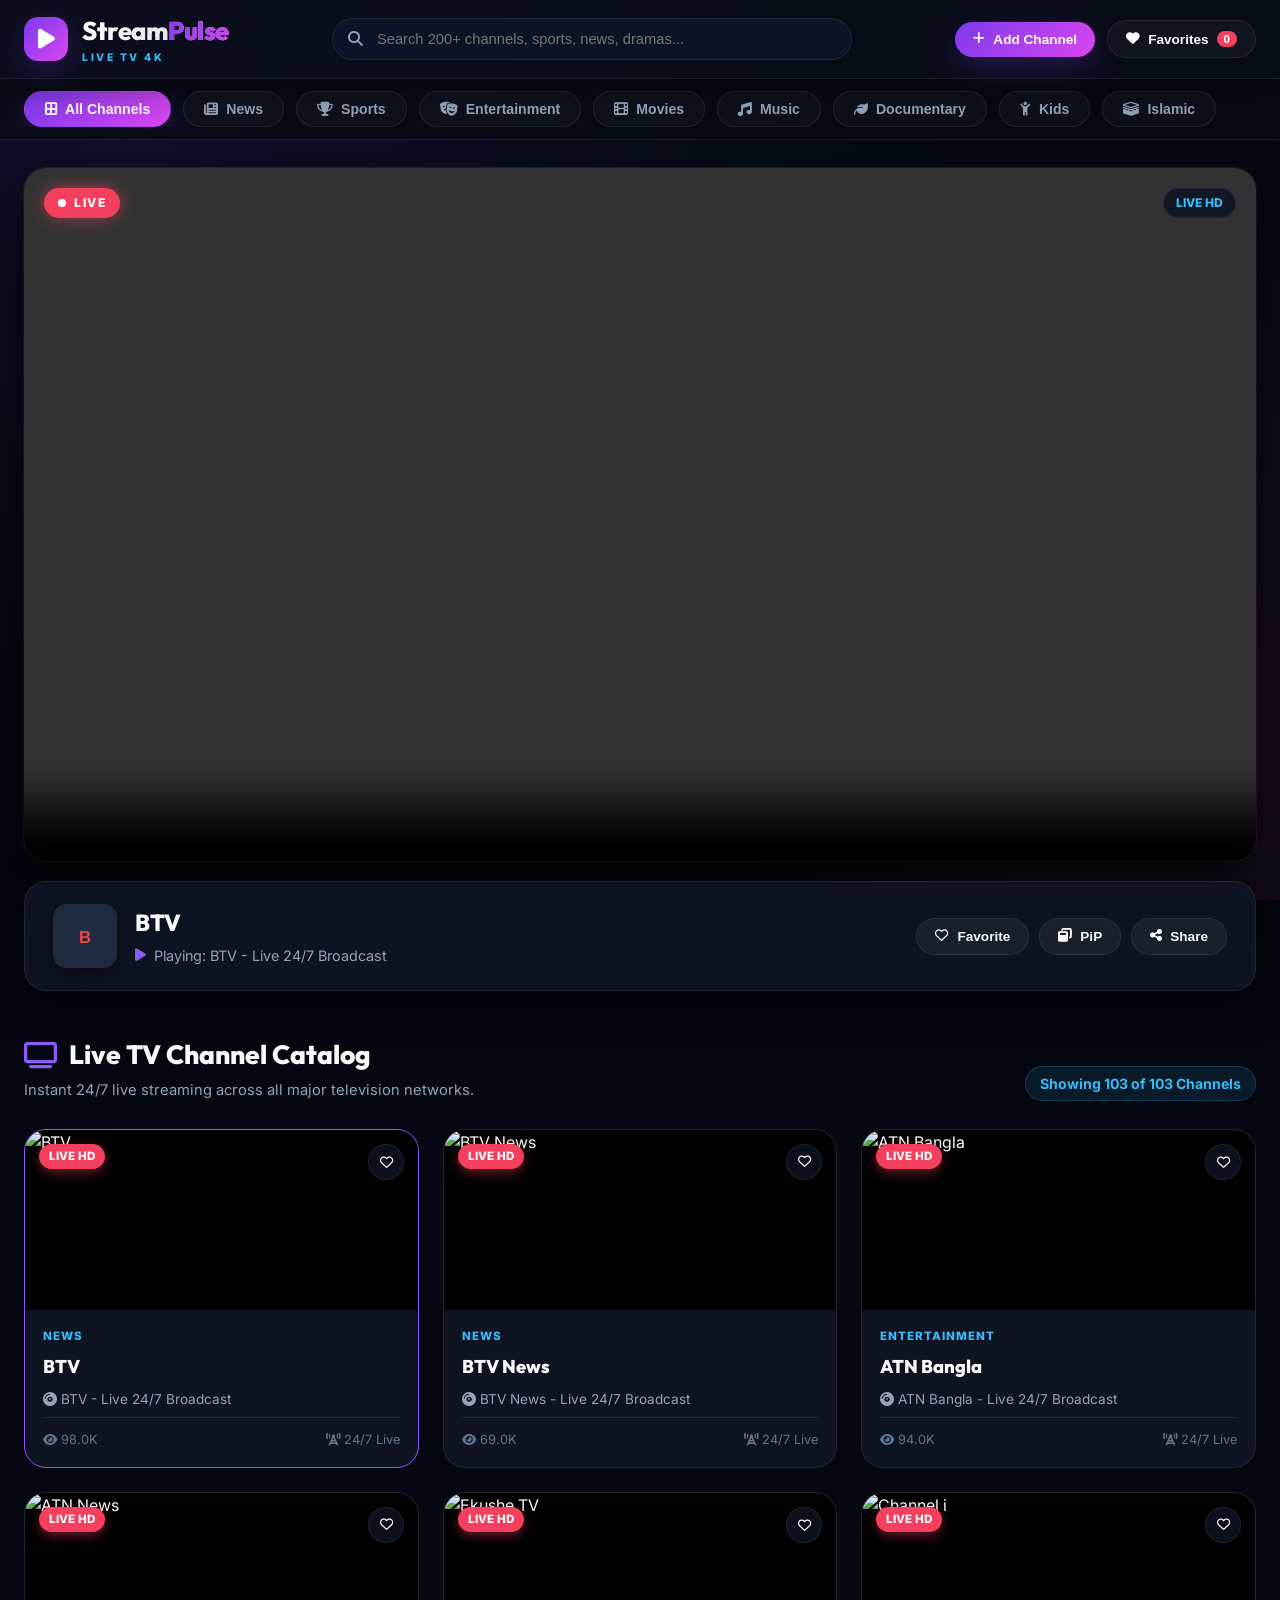
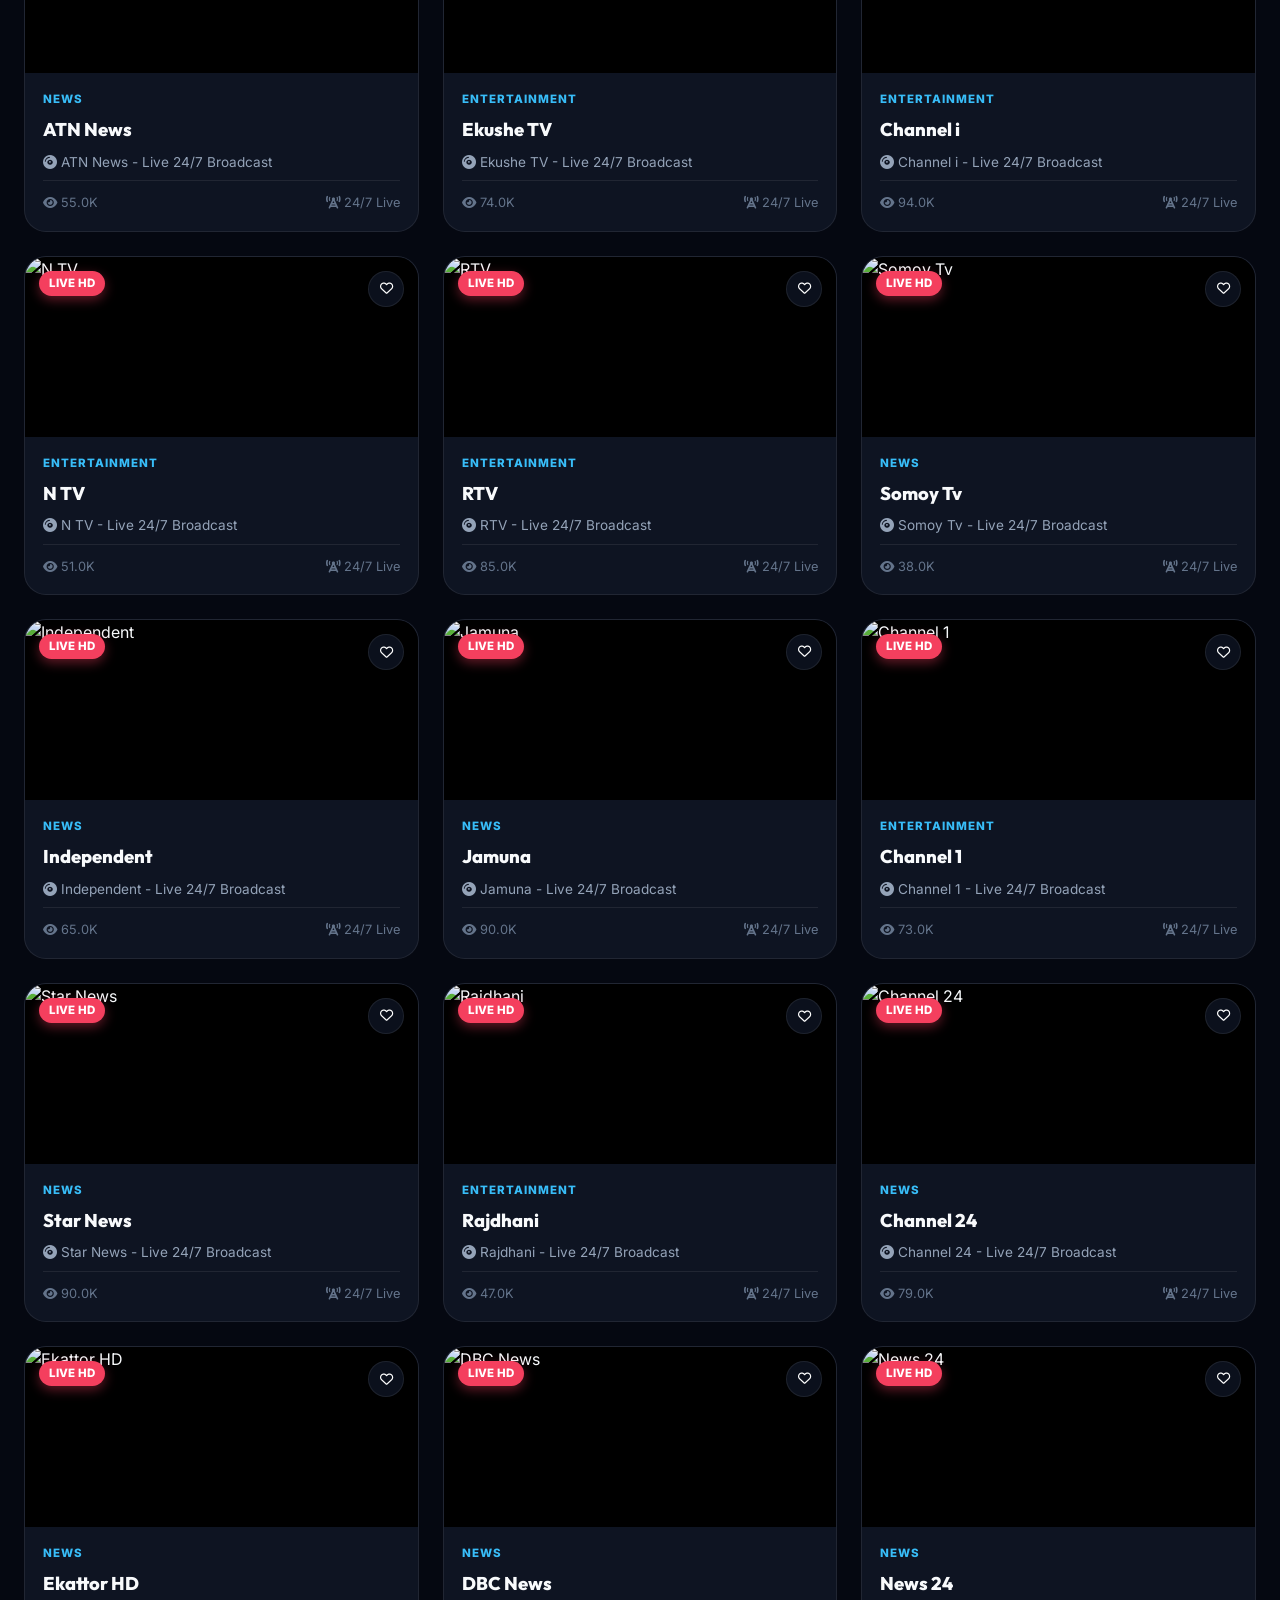
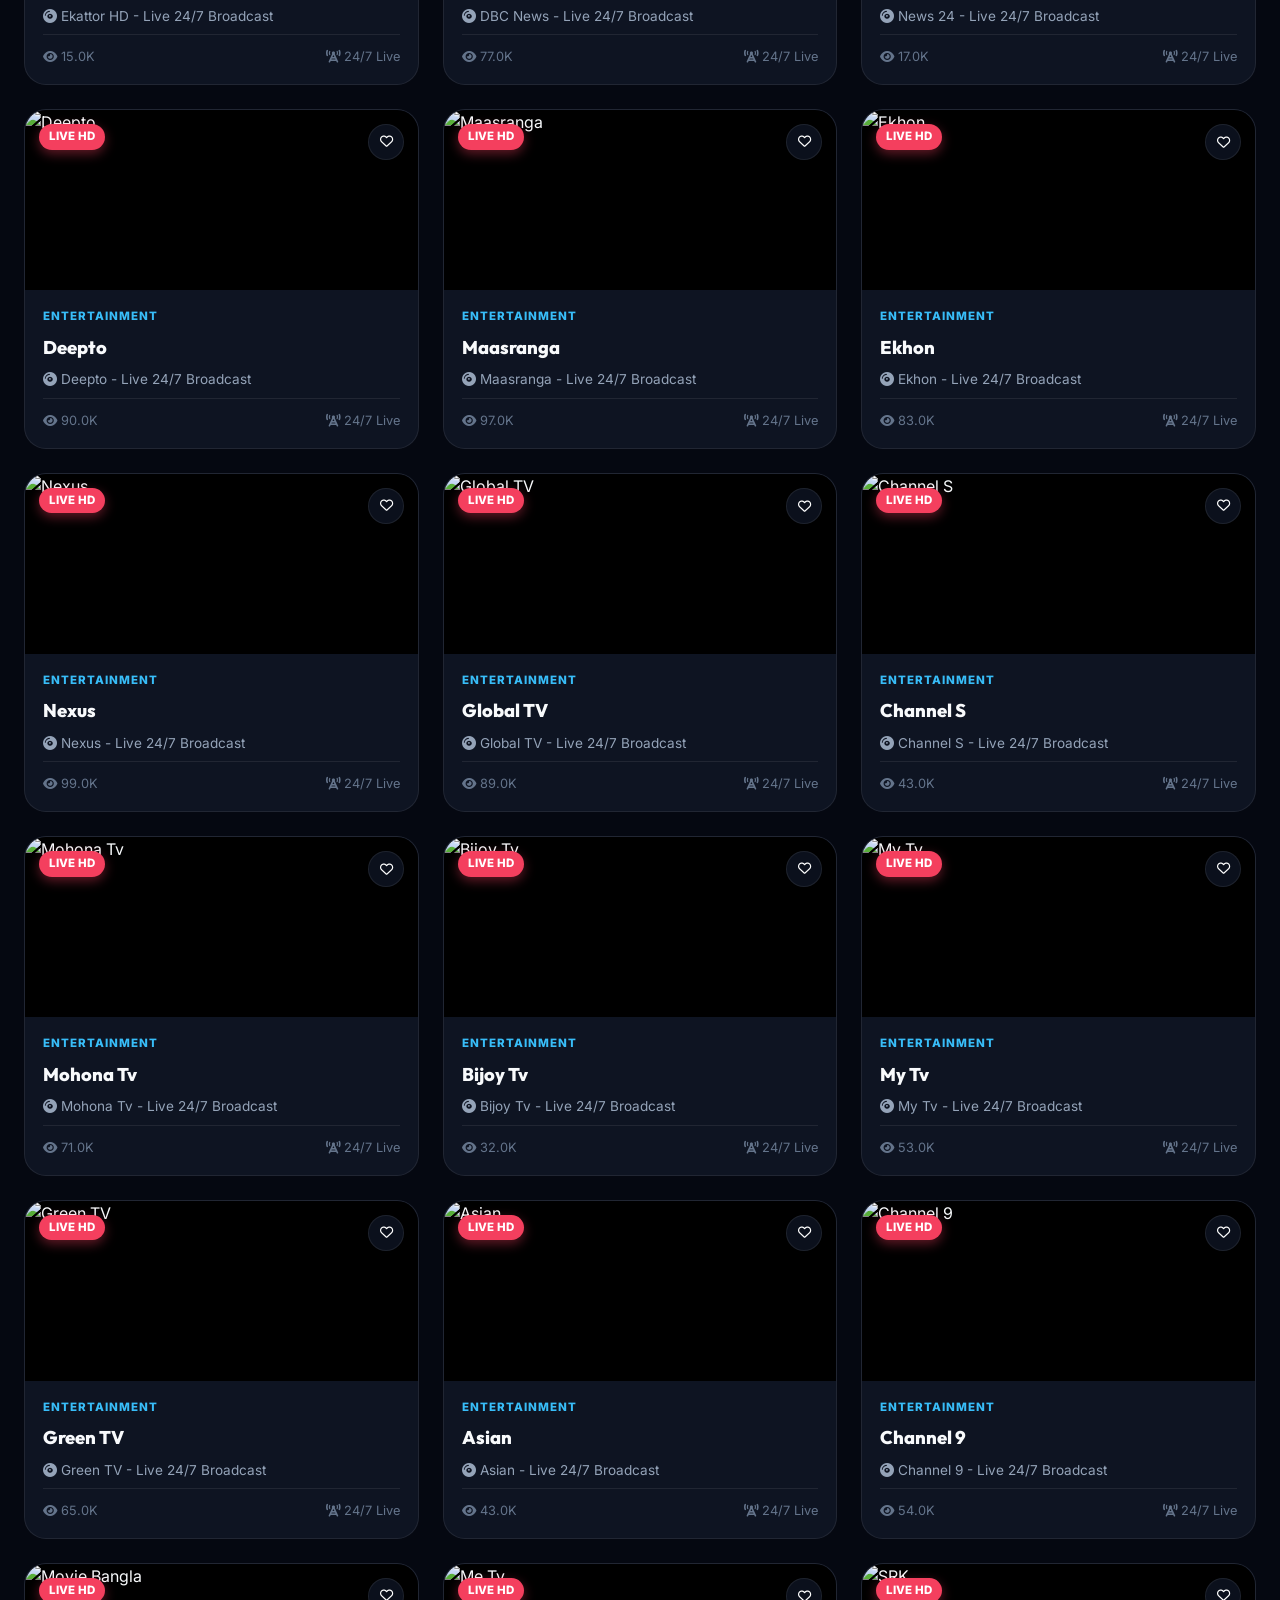
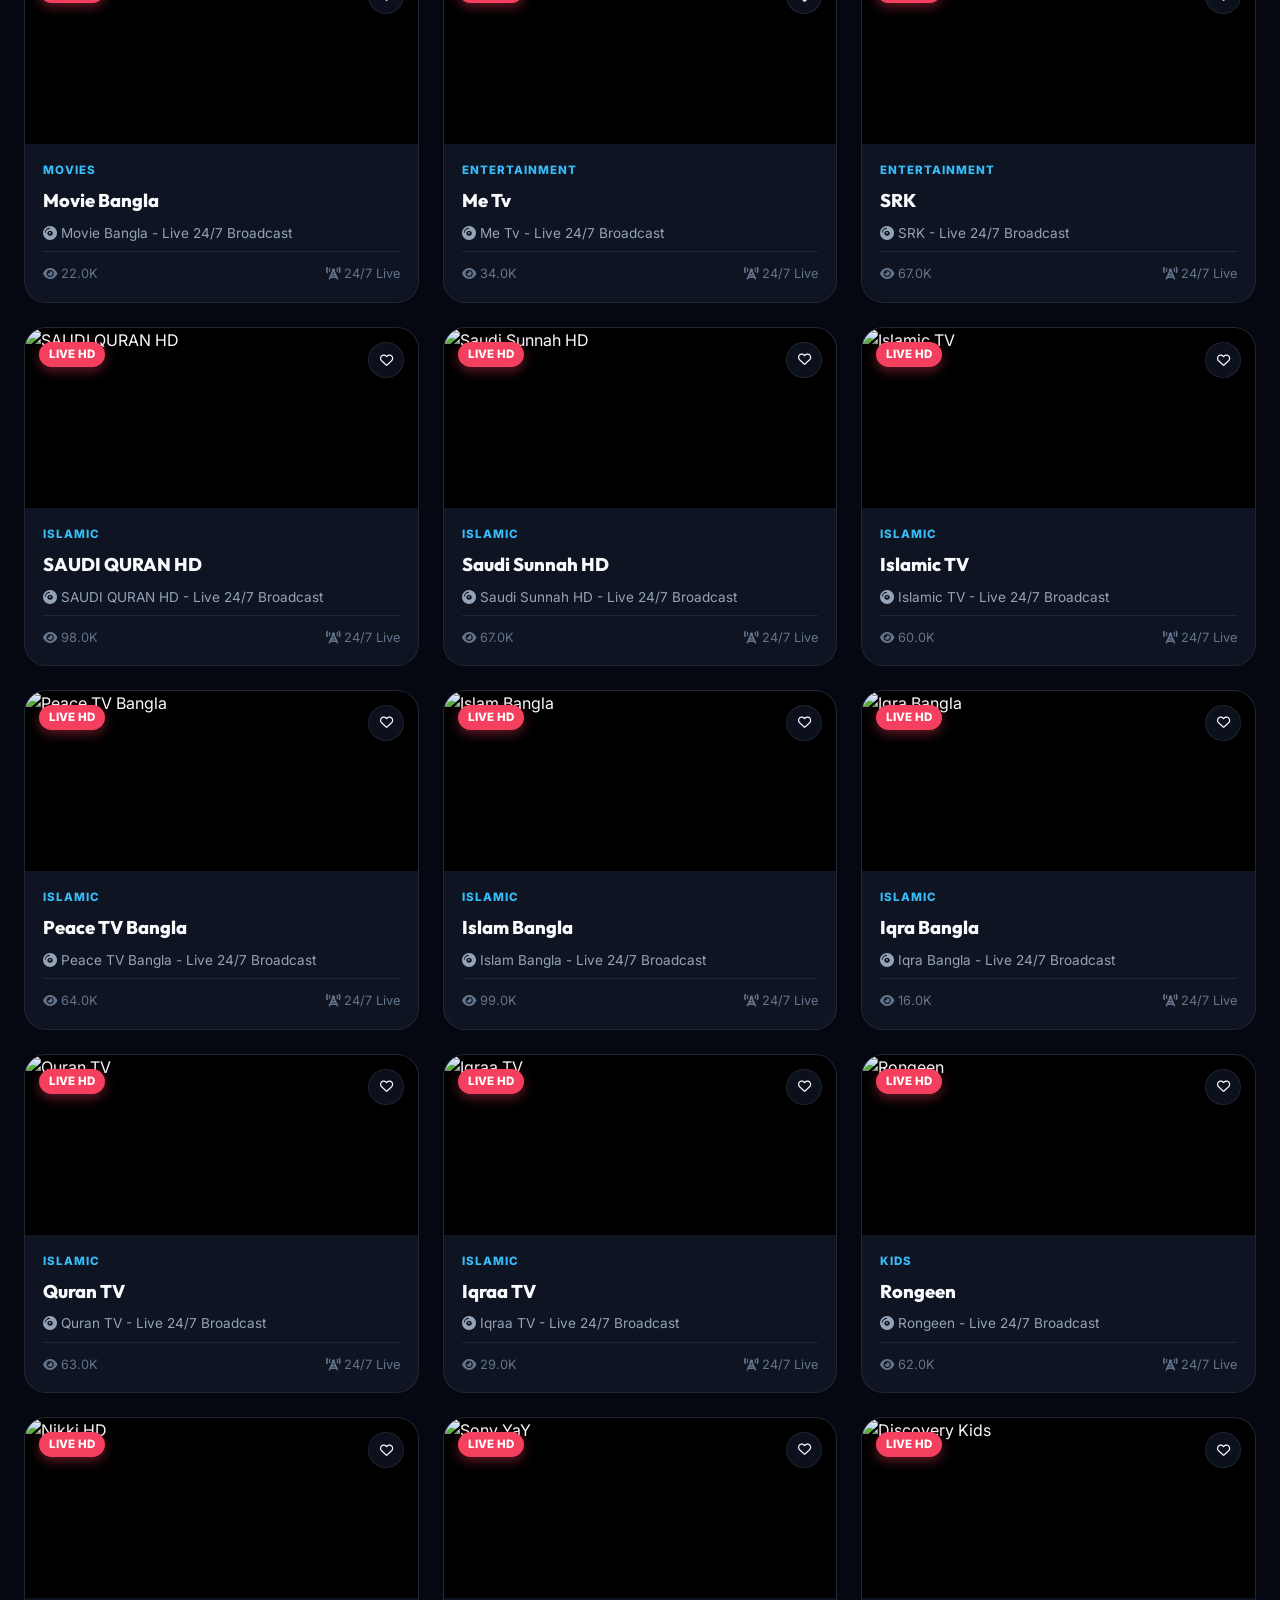
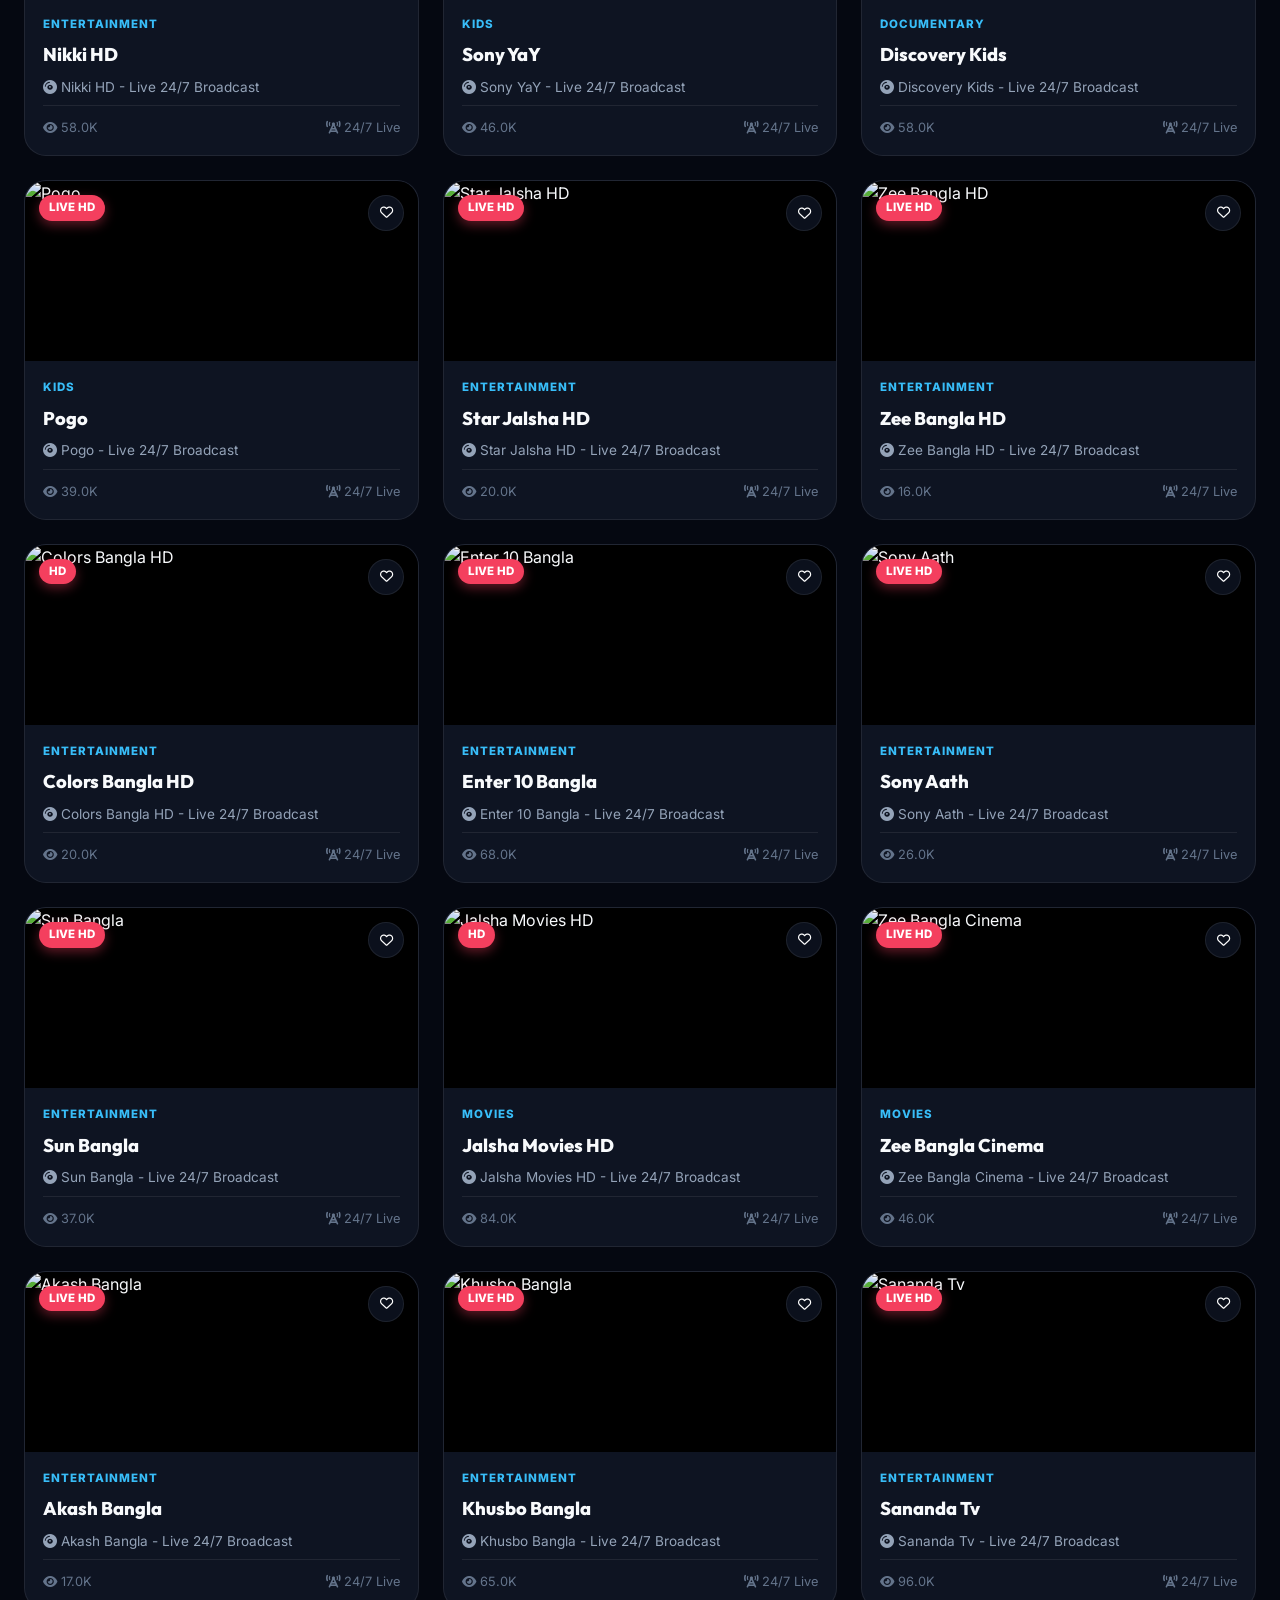
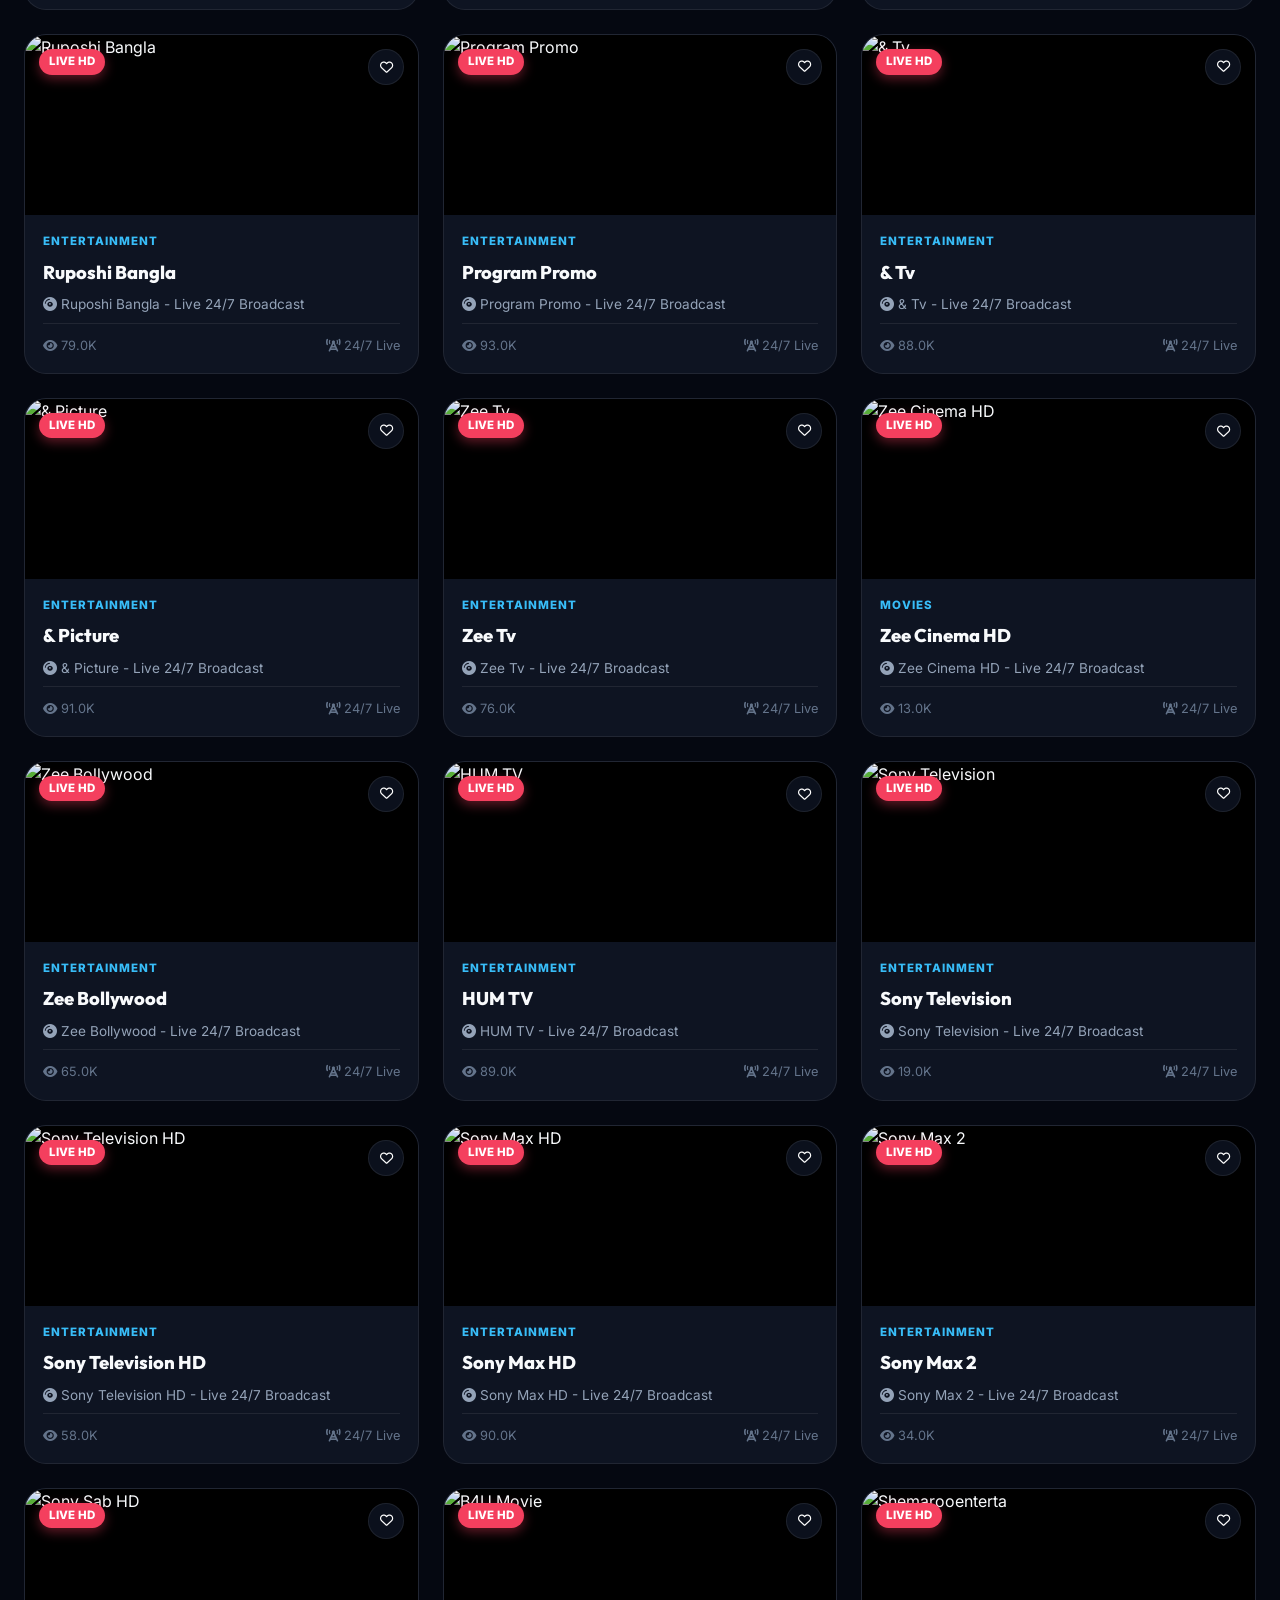
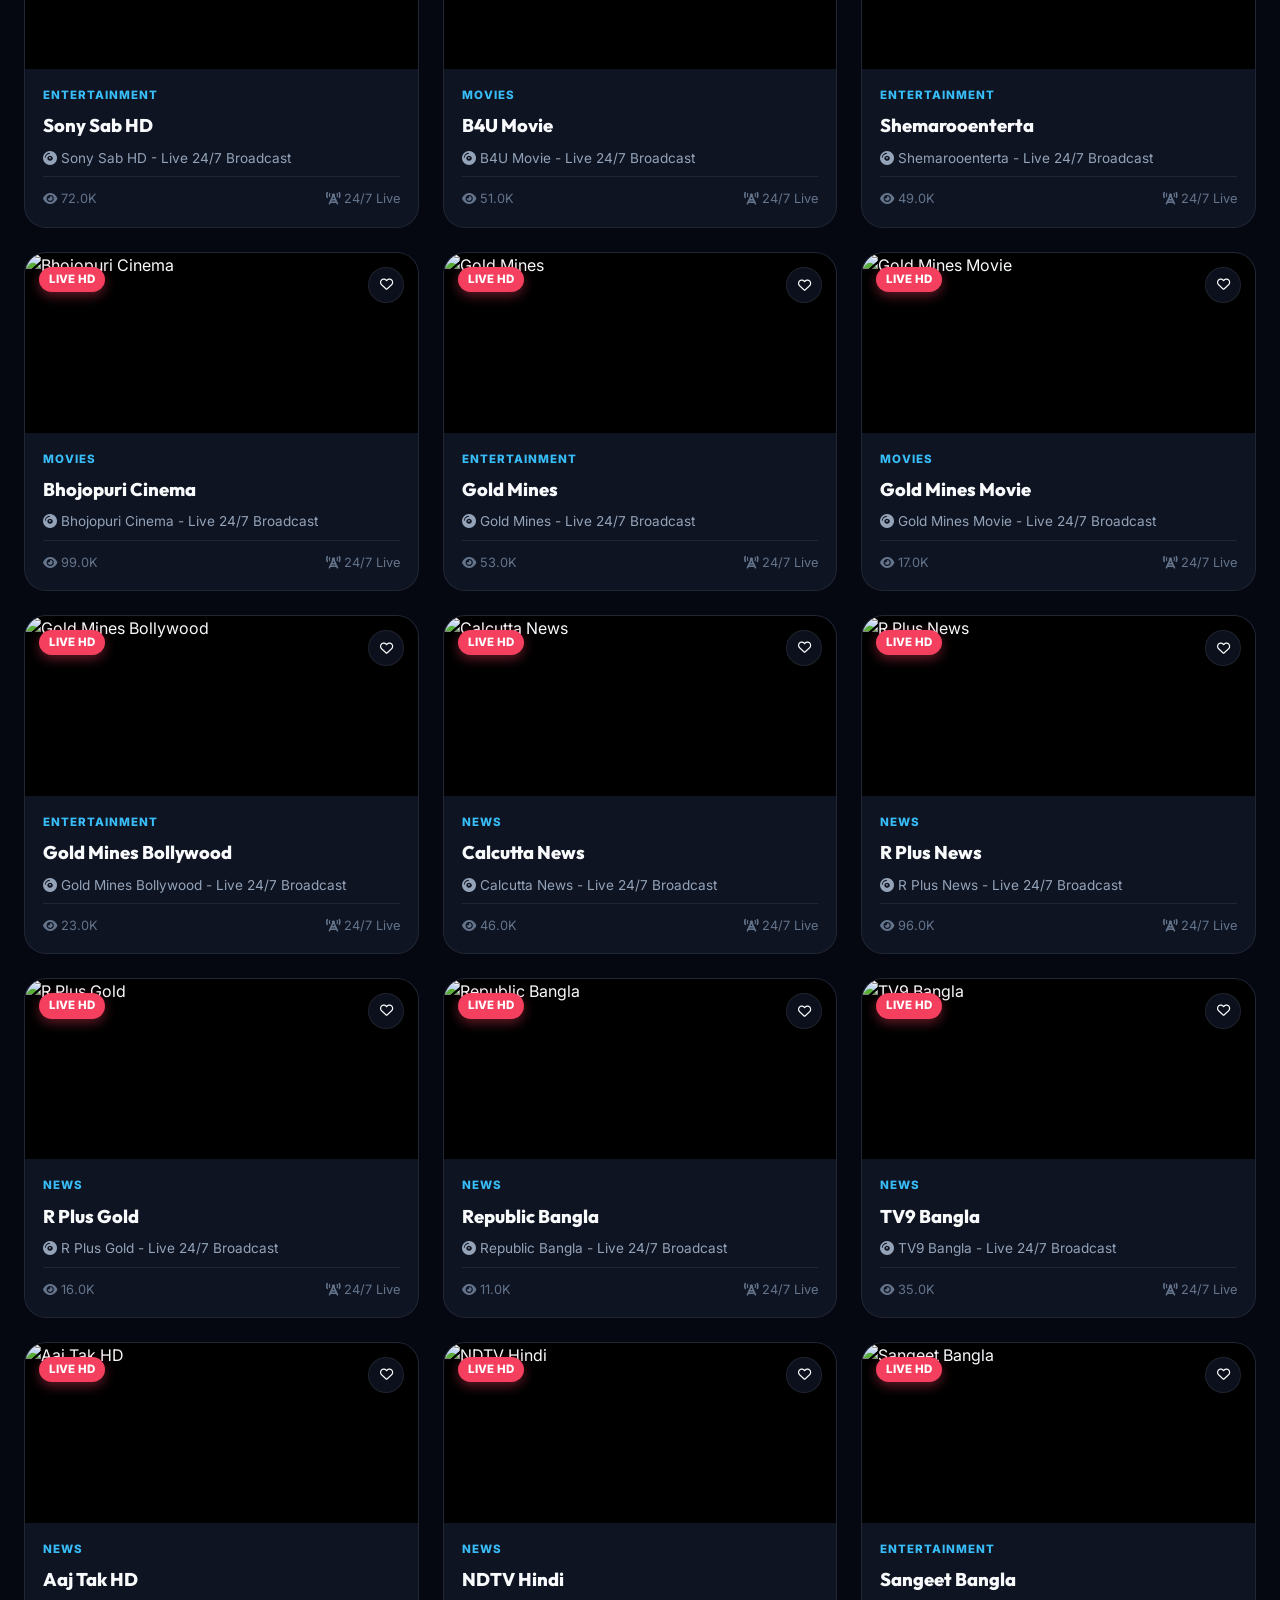
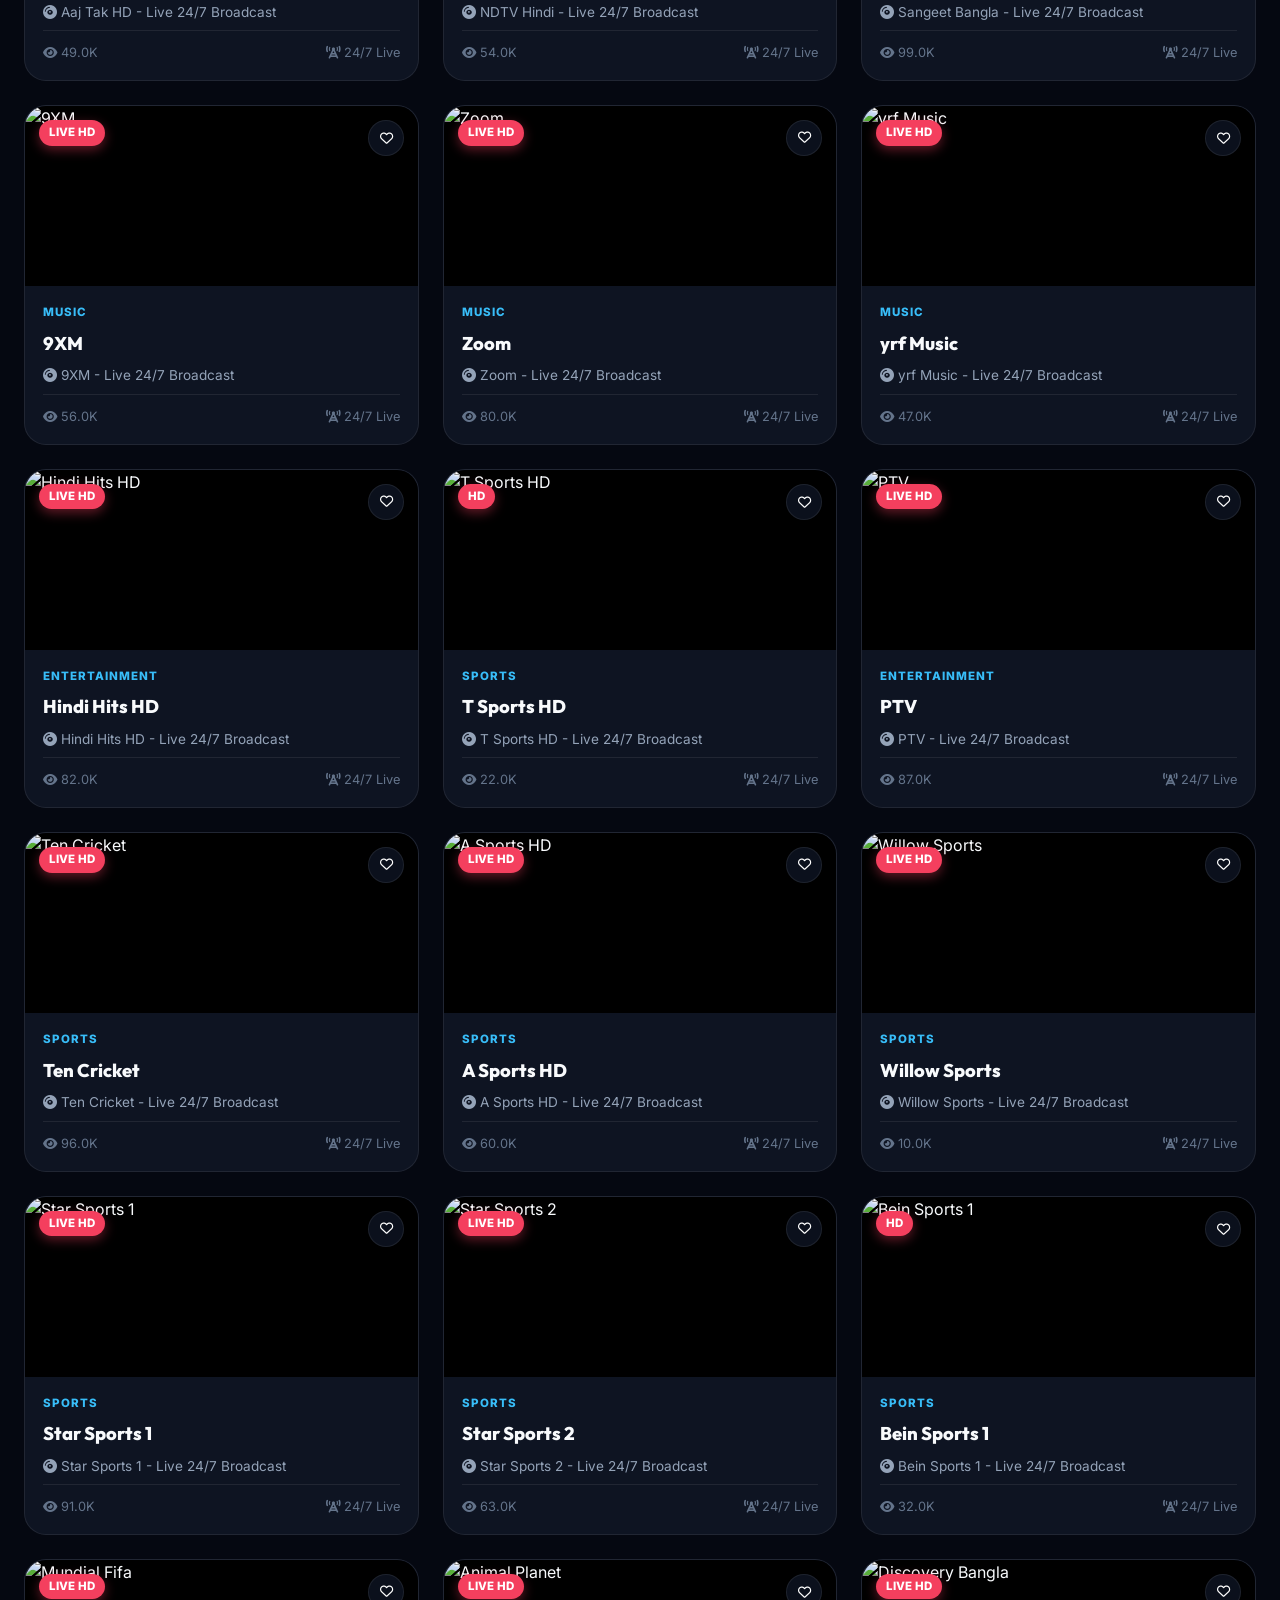
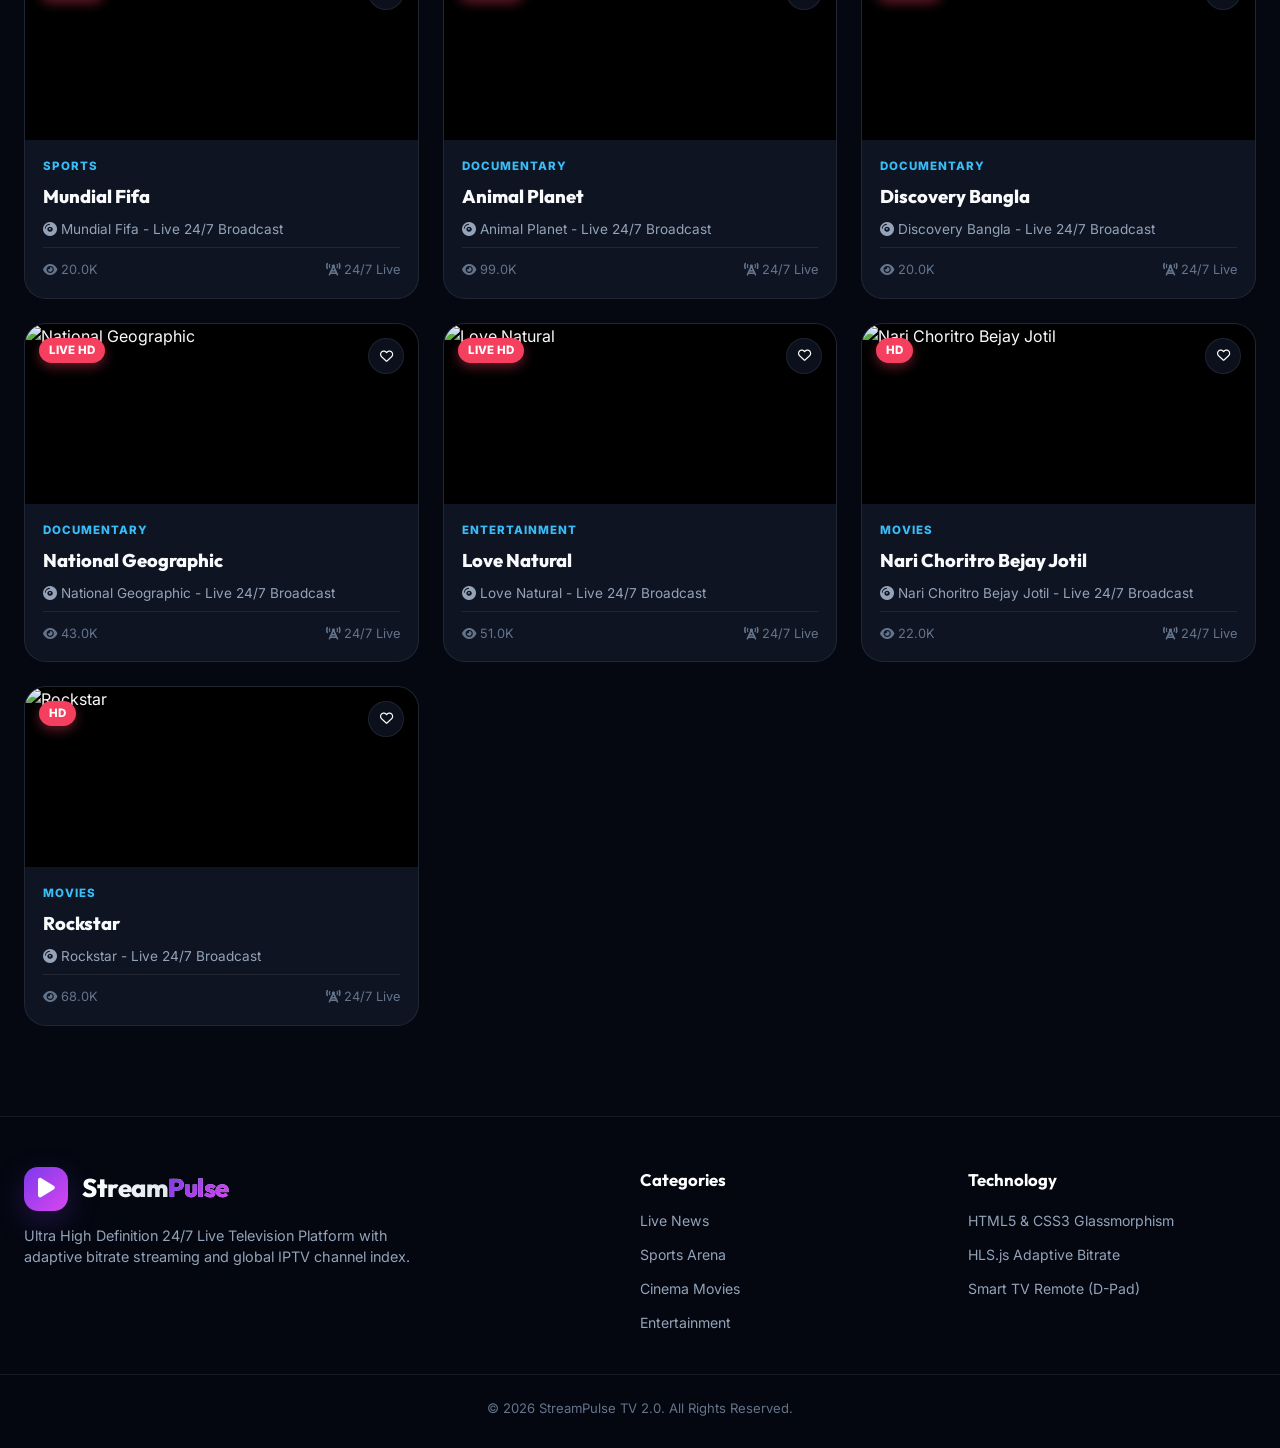
==== index.html @ 89cad77a "Add files via upload" ====
<!DOCTYPE html>
<html lang="en">
<head>
  <meta charset="UTF-8">
  <meta name="viewport" content="width=device-width, initial-scale=1.0">
  <meta name="description" content="StreamPulse TV - Watch 200+ Free Live TV Channels online in Ultra HD. News, Sports, Movies, Entertainment, Music & Kids live streaming.">
  <title>StreamPulse TV 2.0 | Ultra HD Live Streaming</title>
  
  <!-- Google Fonts -->
  <link rel="preconnect" href="https://fonts.googleapis.com">
  <link rel="preconnect" href="https://fonts.gstatic.com" crossorigin>
  <link href="https://fonts.googleapis.com/css2?family=Inter:wght@300;400;500;600;700&family=Outfit:wght@400;600;700;800;900&display=swap" rel="stylesheet">
  
  <!-- FontAwesome Icons -->
  <link rel="stylesheet" href="https://cdnjs.cloudflare.com/ajax/libs/font-awesome/6.4.0/css/all.min.css">
  
  <!-- Custom Styles -->
  <link rel="stylesheet" href="styles.css">
  
  <!-- HLS.js Library -->
  <script src="https://cdn.jsdelivr.net/npm/hls.js@latest"></script>
</head>
<body>

  <!-- Floating Glass Navbar -->
  <header class="navbar">
    <div class="nav-container">
      <div class="brand">
        <div class="brand-icon-wrapper">
          <i class="fa-solid fa-play brand-icon"></i>
        </div>
        <div class="brand-text">
          <span class="logo-title">Stream<span class="highlight">Pulse</span></span>
          <span class="logo-subtitle">LIVE TV 4K</span>
        </div>
      </div>

      <!-- Search Input -->
      <div class="search-box">
        <i class="fa-solid fa-magnifying-glass search-icon"></i>
        <input type="text" id="search-input" placeholder="Search 200+ channels, sports, news, dramas..." autocomplete="off">
        <button id="clear-search" class="clear-btn hidden"><i class="fa-solid fa-xmark"></i></button>
      </div>

      <!-- User Actions -->
      <div class="nav-actions">
        <button id="add-channel-btn" class="nav-btn primary" title="Add Custom Channel / Logo">
          <i class="fa-solid fa-plus"></i>
          <span>Add Channel</span>
        </button>
        <button id="fav-toggle-filter" class="nav-btn" title="View Favorite Channels">
          <i class="fa-solid fa-heart"></i>
          <span>Favorites</span>
          <span id="fav-count-badge" class="badge">0</span>
        </button>
      </div>
    </div>
  </header>

  <!-- Category Pills Bar -->
  <nav class="category-bar">
    <div class="category-container" id="category-container">
      <button class="cat-chip active" data-category="all"><i class="fa-solid fa-border-all"></i> All Channels</button>
      <button class="cat-chip" data-category="news"><i class="fa-solid fa-newspaper"></i> News</button>
      <button class="cat-chip" data-category="sports"><i class="fa-solid fa-trophy"></i> Sports</button>
      <button class="cat-chip" data-category="entertainment"><i class="fa-solid fa-masks-theater"></i> Entertainment</button>
      <button class="cat-chip" data-category="movies"><i class="fa-solid fa-film"></i> Movies</button>
      <button class="cat-chip" data-category="music"><i class="fa-solid fa-music"></i> Music</button>
      <button class="cat-chip" data-category="documentary"><i class="fa-solid fa-leaf"></i> Documentary</button>
      <button class="cat-chip" data-category="kids"><i class="fa-solid fa-child-reaching"></i> Kids</button>
      <button class="cat-chip" data-category="islamic"><i class="fa-solid fa-kaaba"></i> Islamic</button>
    </div>
  </nav>

  <!-- Main Video Player Workspace -->
  <main class="app-layout">
    <div class="layout-container">
      <section class="player-column">
        <div class="player-wrapper" id="player-container">
          <video id="live-player" controls poster="" playsinline crossorigin="anonymous"></video>

          <div class="player-overlay-top">
            <div class="live-tag">
              <span class="blink-dot"></span> LIVE
            </div>
            <div class="quality-tag" id="player-badge">ULTRA HD 4K</div>
          </div>

          <div class="player-loader hidden" id="player-loader">
            <div class="spinner"></div>
            <span>Connecting to Live Broadcast Stream...</span>
          </div>
        </div>

        <!-- Channel Metadata & Player Actions -->
        <div class="channel-info-card">
          <div class="channel-info-main">
            <img id="current-ch-logo" src="" alt="Channel Logo" class="ch-avatar">
            <div class="ch-details">
              <h1 id="current-ch-name">StreamPulse TV</h1>
              <p class="current-show" id="current-ch-show"><i class="fa-solid fa-satellite-dish"></i> Select a channel below to stream live</p>
            </div>
          </div>

          <div class="ch-actions">
            <button id="btn-favorite" class="action-btn" title="Add to Favorites">
              <i class="fa-regular fa-heart"></i> Favorite
            </button>
            <button id="btn-pip" class="action-btn" title="Picture in Picture">
              <i class="fa-solid fa-window-restore"></i> PiP
            </button>
            <button id="btn-share" class="action-btn" title="Share Channel">
              <i class="fa-solid fa-share-nodes"></i> Share
            </button>
          </div>
        </div>
      </section>
    </div>
  </main>

  <!-- Channel Grid Catalog -->
  <section class="channels-section">
    <div class="section-container">
      <div class="section-header">
        <div class="section-title">
          <h2><i class="fa-solid fa-tv"></i> Live TV Channel Catalog</h2>
          <p>Instant 24/7 live streaming across all major television networks.</p>
        </div>
        <div class="view-options">
          <span id="channel-count-display">Loading Channels...</span>
        </div>
      </div>

      <div class="channels-grid" id="channels-grid">
        <!-- Dynamic Channel Cards -->
      </div>
    </div>
  </section>

  <!-- Add Custom Channel Modal -->
  <div class="modal-overlay hidden" id="add-channel-modal">
    <div class="modal-card">
      <div class="modal-header">
        <h2><i class="fa-solid fa-square-plus"></i> Add Channel & Custom Logo</h2>
        <button class="modal-close" id="close-add-modal"><i class="fa-solid fa-xmark"></i></button>
      </div>
      <div class="modal-body">
        <form id="add-channel-form" style="display: flex; flex-direction: column; gap: 16px;">
          <div>
            <label style="display: block; font-size: 0.85rem; font-weight: 700; margin-bottom: 6px;">Channel Name *</label>
            <input type="text" id="new-ch-name" placeholder="e.g. Tamil Tv Omtv" required style="width: 100%; padding: 12px; background: rgba(15,23,42,0.9); border: 1px solid var(--border-glass); border-radius: var(--radius-md); color: #fff;">
          </div>
          <div>
            <label style="display: block; font-size: 0.85rem; font-weight: 700; margin-bottom: 6px;">Channel Logo URL (Image Link) *</label>
            <input type="url" id="new-ch-logo" placeholder="https://example.com/logo.png" required style="width: 100%; padding: 12px; background: rgba(15,23,42,0.9); border: 1px solid var(--border-glass); border-radius: var(--radius-md); color: #fff;">
          </div>
          <div>
            <label style="display: block; font-size: 0.85rem; font-weight: 700; margin-bottom: 6px;">Stream URL (.m3u8 or .mp4) *</label>
            <input type="url" id="new-ch-url" placeholder="http://example.com/stream.m3u8" required style="width: 100%; padding: 12px; background: rgba(15,23,42,0.9); border: 1px solid var(--border-glass); border-radius: var(--radius-md); color: #fff;">
          </div>
          <div style="display: grid; grid-template-columns: 1fr 1fr; gap: 12px;">
            <div>
              <label style="display: block; font-size: 0.85rem; font-weight: 700; margin-bottom: 6px;">Category</label>
              <select id="new-ch-cat" style="width: 100%; padding: 12px; background: rgba(15,23,42,0.9); border: 1px solid var(--border-glass); border-radius: var(--radius-md); color: #fff;">
                <option value="movies">Movies</option>
                <option value="news">News</option>
                <option value="sports">Sports</option>
                <option value="entertainment">Entertainment</option>
                <option value="music">Music</option>
                <option value="documentary">Documentary</option>
                <option value="kids">Kids</option>
                <option value="islamic">Islamic</option>
              </select>
            </div>
            <div>
              <label style="display: block; font-size: 0.85rem; font-weight: 700; margin-bottom: 6px;">Quality Badge</label>
              <input type="text" id="new-ch-badge" value="LIVE HD" style="width: 100%; padding: 12px; background: rgba(15,23,42,0.9); border: 1px solid var(--border-glass); border-radius: var(--radius-md); color: #fff;">
            </div>
          </div>
          <button type="submit" style="padding: 14px; background: var(--primary-gradient); border: none; border-radius: var(--radius-pill); color: #fff; font-weight: 800; cursor: pointer; margin-top: 8px; box-shadow: var(--shadow-glow);">
            <i class="fa-solid fa-plus"></i> Save Channel & Logo
          </button>
        </form>
      </div>
    </div>
  </div>

  <!-- Toast Notification Container -->
  <div id="toast-container" class="toast-container"></div>

  <!-- Footer -->
  <footer class="footer">
    <div class="footer-container">
      <div class="footer-brand">
        <div class="brand">
          <div class="brand-icon-wrapper">
            <i class="fa-solid fa-play brand-icon"></i>
          </div>
          <span class="logo-title">Stream<span class="highlight">Pulse</span></span>
        </div>
        <p>Ultra High Definition 24/7 Live Television Platform with adaptive bitrate streaming and global IPTV channel index.</p>
      </div>
      <div class="footer-links">
        <h4>Categories</h4>
        <ul>
          <li><a href="#" data-filter="news">Live News</a></li>
          <li><a href="#" data-filter="sports">Sports Arena</a></li>
          <li><a href="#" data-filter="movies">Cinema Movies</a></li>
          <li><a href="#" data-filter="entertainment">Entertainment</a></li>
        </ul>
      </div>
      <div class="footer-links">
        <h4>Technology</h4>
        <ul>
          <li><span>HTML5 & CSS3 Glassmorphism</span></li>
          <li><span>HLS.js Adaptive Bitrate</span></li>
          <li><span>Smart TV Remote (D-Pad)</span></li>
        </ul>
      </div>
    </div>
    <div class="footer-bottom">
      <p>&copy; 2026 StreamPulse TV 2.0. All Rights Reserved.</p>
    </div>
  </footer>

  <!-- Scripts -->
  <script src="channels.js"></script>
  <script src="app.js"></script>
</body>
</html>
---- styles.css ----
/* ==========================================================================
   StreamPulse TV 2.0 - Ultra Premium Netflix & Apple TV Style Design
   ========================================================================== */

:root {
  --bg-dark: #050811;
  --bg-surface: #0e1322;
  --bg-card: rgba(18, 24, 41, 0.75);
  --bg-card-hover: rgba(28, 37, 64, 0.9);
  --bg-glass: rgba(10, 14, 26, 0.82);
  
  --border-glass: rgba(255, 255, 255, 0.08);
  --border-glow: rgba(124, 58, 237, 0.4);
  
  --primary: #8b5cf6;        /* Vibrant Electric Violet */
  --primary-gradient: linear-gradient(135deg, #7c3aed 0%, #d946ef 100%);
  --secondary-gradient: linear-gradient(135deg, #ef4444 0%, #f97316 100%);
  --accent-blue: #38bdf8;
  --accent-pink: #ec4899;
  --live-red: #f43f5e;
  
  --text-main: #f8fafc;
  --text-muted: #94a3b8;
  --text-dim: #64748b;
  
  --radius-sm: 8px;
  --radius-md: 14px;
  --radius-lg: 22px;
  --radius-pill: 9999px;
  
  --shadow-glow: 0 10px 30px rgba(124, 58, 237, 0.25);
  --shadow-card: 0 14px 40px rgba(0, 0, 0, 0.6);
  
  --font-heading: 'Outfit', sans-serif;
  --font-body: 'Inter', sans-serif;
}

* {
  margin: 0;
  padding: 0;
  box-sizing: border-box;
}

body {
  background-color: var(--bg-dark);
  color: var(--text-main);
  font-family: var(--font-body);
  line-height: 1.5;
  overflow-x: hidden;
  background-image: 
    radial-gradient(circle at 10% 10%, rgba(124, 58, 237, 0.12) 0%, transparent 45%),
    radial-gradient(circle at 90% 80%, rgba(236, 72, 153, 0.1) 0%, transparent 45%),
    radial-gradient(circle at 50% 50%, rgba(56, 189, 248, 0.05) 0%, transparent 60%);
  background-attachment: fixed;
}

/* Custom Scrollbar */
::-webkit-scrollbar {
  width: 8px;
  height: 8px;
}
::-webkit-scrollbar-track {
  background: var(--bg-dark);
}
::-webkit-scrollbar-thumb {
  background: #1e293b;
  border-radius: 4px;
}
::-webkit-scrollbar-thumb:hover {
  background: #3b82f6;
}

/* ==========================================================================
   Header Navbar (Floating Glassmorphism)
   ========================================================================== */
.navbar {
  position: sticky;
  top: 0;
  z-index: 100;
  background: var(--bg-glass);
  backdrop-filter: blur(20px);
  border-bottom: 1px solid var(--border-glass);
  padding: 12px 0;
  box-shadow: 0 8px 32px rgba(0, 0, 0, 0.4);
}

.nav-container {
  max-width: 1650px;
  margin: 0 auto;
  padding: 0 24px;
  display: flex;
  align-items: center;
  justify-content: space-between;
  gap: 24px;
}

.brand {
  display: flex;
  align-items: center;
  gap: 14px;
  cursor: pointer;
}

.brand-icon-wrapper {
  width: 44px;
  height: 44px;
  background: var(--primary-gradient);
  border-radius: var(--radius-md);
  display: flex;
  align-items: center;
  justify-content: center;
  box-shadow: var(--shadow-glow);
}

.brand-icon {
  font-size: 1.4rem;
  color: #fff;
}

.brand-text {
  display: flex;
  flex-direction: column;
}

.logo-title {
  font-family: var(--font-heading);
  font-size: 1.6rem;
  font-weight: 800;
  letter-spacing: -0.5px;
  background: linear-gradient(90deg, #ffffff 0%, #cbd5e1 100%);
  -webkit-background-clip: text;
  -webkit-text-fill-color: transparent;
}

.logo-title .highlight {
  background: var(--primary-gradient);
  -webkit-background-clip: text;
  -webkit-text-fill-color: transparent;
}

.logo-subtitle {
  font-size: 0.65rem;
  font-weight: 800;
  letter-spacing: 2.5px;
  color: var(--accent-blue);
  text-transform: uppercase;
}

/* Search Box */
.search-box {
  position: relative;
  flex: 1;
  max-width: 520px;
}

.search-icon {
  position: absolute;
  left: 16px;
  top: 50%;
  transform: translateY(-50%);
  color: var(--text-muted);
  font-size: 0.95rem;
}

.search-box input {
  width: 100%;
  padding: 12px 42px 12px 44px;
  background: rgba(15, 23, 42, 0.85);
  border: 1px solid var(--border-glass);
  border-radius: var(--radius-pill);
  color: var(--text-main);
  font-size: 0.92rem;
  outline: none;
  transition: all 0.3s ease;
}

.search-box input:focus {
  border-color: var(--primary);
  box-shadow: 0 0 0 3px rgba(124, 58, 237, 0.3);
  background: rgba(15, 23, 42, 1);
}

.clear-btn {
  position: absolute;
  right: 14px;
  top: 50%;
  transform: translateY(-50%);
  background: none;
  border: none;
  color: var(--text-muted);
  cursor: pointer;
  padding: 4px;
}

/* Nav Actions */
.nav-actions {
  display: flex;
  align-items: center;
  gap: 12px;
}

.nav-btn {
  display: flex;
  align-items: center;
  gap: 8px;
  padding: 10px 18px;
  background: rgba(255, 255, 255, 0.04);
  border: 1px solid var(--border-glass);
  border-radius: var(--radius-pill);
  color: var(--text-main);
  font-weight: 600;
  font-size: 0.85rem;
  cursor: pointer;
  transition: all 0.3s ease;
}

.nav-btn:hover {
  background: rgba(255, 255, 255, 0.1);
  border-color: rgba(255, 255, 255, 0.2);
  transform: translateY(-1px);
}

.nav-btn.primary {
  background: var(--primary-gradient);
  border: none;
  color: #fff;
  box-shadow: var(--shadow-glow);
}

.nav-btn.primary:hover {
  box-shadow: 0 12px 28px rgba(124, 58, 237, 0.4);
}

.badge {
  background: var(--live-red);
  color: #fff;
  font-size: 0.72rem;
  padding: 2px 7px;
  border-radius: var(--radius-pill);
  font-weight: 800;
}

/* ==========================================================================
   Category Bar (Pill Tabs)
   ========================================================================== */
.category-bar {
  background: rgba(8, 11, 20, 0.85);
  border-bottom: 1px solid var(--border-glass);
  padding: 12px 0;
}

.category-container {
  max-width: 1650px;
  margin: 0 auto;
  padding: 0 24px;
  display: flex;
  gap: 12px;
  overflow-x: auto;
  white-space: nowrap;
}

.cat-chip {
  padding: 9px 20px;
  background: rgba(255, 255, 255, 0.03);
  border: 1px solid var(--border-glass);
  border-radius: var(--radius-pill);
  color: var(--text-muted);
  font-size: 0.88rem;
  font-weight: 600;
  cursor: pointer;
  display: inline-flex;
  align-items: center;
  gap: 8px;
  transition: all 0.3s ease;
}

.cat-chip:hover {
  color: var(--text-main);
  background: rgba(255, 255, 255, 0.08);
  border-color: rgba(255, 255, 255, 0.15);
}

.cat-chip.active {
  background: var(--primary-gradient);
  color: #fff;
  border-color: transparent;
  box-shadow: var(--shadow-glow);
}

/* ==========================================================================
   Main Player Workspace
   ========================================================================== */
.app-layout {
  max-width: 1650px;
  margin: 28px auto;
  padding: 0 24px;
}

.player-column {
  display: flex;
  flex-direction: column;
  gap: 20px;
}

.player-wrapper {
  position: relative;
  width: 100%;
  aspect-ratio: 16 / 9;
  max-height: 720px;
  background: #000;
  border-radius: var(--radius-lg);
  overflow: hidden;
  box-shadow: 0 20px 50px rgba(0, 0, 0, 0.8), 0 0 0 1px var(--border-glass);
}

#live-player {
  width: 100%;
  height: 100%;
  object-fit: contain;
  outline: none;
}

/* Player Overlays */
.player-overlay-top {
  position: absolute;
  top: 20px;
  left: 20px;
  right: 20px;
  display: flex;
  justify-content: space-between;
  pointer-events: none;
  z-index: 10;
}

.live-tag {
  background: var(--live-red);
  color: #fff;
  padding: 5px 14px;
  border-radius: var(--radius-pill);
  font-size: 0.75rem;
  font-weight: 800;
  letter-spacing: 1.5px;
  display: flex;
  align-items: center;
  gap: 8px;
  box-shadow: 0 0 15px rgba(244, 63, 94, 0.6);
}

.blink-dot {
  width: 8px;
  height: 8px;
  background: #fff;
  border-radius: 50%;
  animation: blink 1s infinite;
}

@keyframes blink {
  50% { opacity: 0.2; }
}

.quality-tag {
  background: rgba(14, 19, 34, 0.85);
  border: 1px solid var(--border-glass);
  color: var(--accent-blue);
  padding: 5px 12px;
  border-radius: var(--radius-pill);
  font-size: 0.75rem;
  font-weight: 800;
  backdrop-filter: blur(10px);
}

.player-loader {
  position: absolute;
  inset: 0;
  background: rgba(5, 8, 17, 0.88);
  backdrop-filter: blur(10px);
  display: flex;
  flex-direction: column;
  align-items: center;
  justify-content: center;
  gap: 16px;
  color: var(--text-main);
  z-index: 15;
}

.spinner {
  width: 48px;
  height: 48px;
  border: 3px solid rgba(255, 255, 255, 0.1);
  border-top-color: var(--primary);
  border-radius: 50%;
  animation: spin 0.8s linear infinite;
}

@keyframes spin {
  to { transform: rotate(360deg); }
}

/* Channel Info Card */
.channel-info-card {
  background: var(--bg-card);
  backdrop-filter: blur(16px);
  border: 1px solid var(--border-glass);
  border-radius: var(--radius-lg);
  padding: 22px 28px;
  display: flex;
  justify-content: space-between;
  align-items: center;
  gap: 20px;
  flex-wrap: wrap;
  box-shadow: var(--shadow-card);
}

.channel-info-main {
  display: flex;
  align-items: center;
  gap: 18px;
}

.ch-avatar {
  width: 64px;
  height: 64px;
  border-radius: var(--radius-md);
  object-fit: cover;
  border: 2px solid rgba(255, 255, 255, 0.1);
  box-shadow: 0 8px 20px rgba(0, 0, 0, 0.4);
}

.ch-details h1 {
  font-family: var(--font-heading);
  font-size: 1.45rem;
  font-weight: 800;
  letter-spacing: -0.3px;
}

.current-show {
  font-size: 0.9rem;
  color: var(--text-muted);
  margin-top: 4px;
  display: flex;
  align-items: center;
  gap: 8px;
}

.current-show i {
  color: var(--primary);
}

.ch-actions {
  display: flex;
  gap: 10px;
}

.action-btn {
  padding: 10px 18px;
  background: rgba(255, 255, 255, 0.05);
  border: 1px solid var(--border-glass);
  border-radius: var(--radius-pill);
  color: var(--text-main);
  font-size: 0.85rem;
  font-weight: 600;
  cursor: pointer;
  display: flex;
  align-items: center;
  gap: 8px;
  transition: all 0.3s ease;
}

.action-btn:hover {
  background: rgba(255, 255, 255, 0.12);
  border-color: rgba(255, 255, 255, 0.25);
  transform: translateY(-2px);
}

.action-btn.is-fav {
  background: rgba(244, 63, 94, 0.18);
  border-color: var(--live-red);
  color: var(--live-red);
}

/* ==========================================================================
   Channels Section Grid (Netflix Poster Style)
   ========================================================================== */
.channels-section {
  max-width: 1650px;
  margin: 44px auto;
  padding: 0 24px;
}

.section-header {
  display: flex;
  justify-content: space-between;
  align-items: flex-end;
  margin-bottom: 28px;
}

.section-title h2 {
  font-family: var(--font-heading);
  font-size: 1.65rem;
  font-weight: 800;
  display: flex;
  align-items: center;
  gap: 12px;
}

.section-title h2 i {
  color: var(--primary);
}

.section-title p {
  color: var(--text-muted);
  font-size: 0.92rem;
  margin-top: 4px;
}

.view-options {
  color: var(--accent-blue);
  font-size: 0.88rem;
  font-weight: 700;
  background: rgba(56, 189, 248, 0.1);
  padding: 6px 14px;
  border-radius: var(--radius-pill);
  border: 1px solid rgba(56, 189, 248, 0.2);
}

/* Channel Cards Grid */
.channels-grid {
  display: grid;
  grid-template-columns: repeat(auto-fill, minmax(310px, 1fr));
  gap: 24px;
}

/* Channel Card Item */
.channel-card {
  background: var(--bg-card);
  border: 1px solid var(--border-glass);
  border-radius: var(--radius-lg);
  overflow: hidden;
  cursor: pointer;
  transition: all 0.35s cubic-bezier(0.4, 0, 0.2, 1);
  position: relative;
  display: flex;
  flex-direction: column;
}

.channel-card:hover {
  transform: translateY(-8px) scale(1.02);
  border-color: rgba(139, 92, 246, 0.5);
  box-shadow: 0 20px 45px rgba(0, 0, 0, 0.6), 0 0 25px rgba(124, 58, 237, 0.25);
}

.channel-card.active-playing {
  border-color: var(--primary);
  box-shadow: 0 0 25px var(--shadow-glow);
}

.card-thumb-wrapper {
  position: relative;
  width: 100%;
  height: 180px;
  overflow: hidden;
  background: #000;
}

.card-thumb {
  width: 100%;
  height: 100%;
  object-fit: cover;
  transition: transform 0.5s ease;
}

.channel-card:hover .card-thumb {
  transform: scale(1.08);
}

.card-play-overlay {
  position: absolute;
  inset: 0;
  background: linear-gradient(180deg, rgba(5, 8, 17, 0.2) 0%, rgba(5, 8, 17, 0.8) 100%);
  display: flex;
  align-items: center;
  justify-content: center;
  opacity: 0;
  transition: all 0.3s ease;
}

.channel-card:hover .card-play-overlay {
  opacity: 1;
}

.play-icon-circle {
  width: 54px;
  height: 54px;
  background: var(--primary-gradient);
  border-radius: 50%;
  display: flex;
  align-items: center;
  justify-content: center;
  color: #fff;
  font-size: 1.3rem;
  box-shadow: var(--shadow-glow);
  transform: scale(0.85);
  transition: all 0.3s ease;
}

.channel-card:hover .play-icon-circle {
  transform: scale(1);
}

.card-badge {
  position: absolute;
  top: 14px;
  left: 14px;
  background: var(--live-red);
  color: #fff;
  font-size: 0.72rem;
  font-weight: 800;
  padding: 4px 10px;
  border-radius: var(--radius-pill);
  box-shadow: 0 4px 12px rgba(244, 63, 94, 0.4);
}

.card-fav-btn {
  position: absolute;
  top: 14px;
  right: 14px;
  width: 36px;
  height: 36px;
  border-radius: 50%;
  background: rgba(14, 19, 34, 0.85);
  border: 1px solid var(--border-glass);
  color: #fff;
  display: flex;
  align-items: center;
  justify-content: center;
  cursor: pointer;
  transition: all 0.3s ease;
  z-index: 5;
  backdrop-filter: blur(8px);
}

.card-fav-btn:hover, .card-fav-btn.is-fav {
  background: var(--live-red);
  color: #fff;
  border-color: var(--live-red);
  transform: scale(1.1);
}

.card-body {
  padding: 18px;
  display: flex;
  flex-direction: column;
  gap: 8px;
  flex: 1;
}

.card-cat-tag {
  font-size: 0.72rem;
  font-weight: 800;
  text-transform: uppercase;
  color: var(--accent-blue);
  letter-spacing: 1px;
}

.card-name {
  font-family: var(--font-heading);
  font-size: 1.15rem;
  font-weight: 800;
}

.card-show {
  font-size: 0.85rem;
  color: var(--text-muted);
  white-space: nowrap;
  overflow: hidden;
  text-overflow: ellipsis;
}

.card-footer {
  margin-top: auto;
  padding-top: 12px;
  border-top: 1px solid var(--border-glass);
  display: flex;
  justify-content: space-between;
  align-items: center;
  font-size: 0.8rem;
  color: var(--text-dim);
}

/* ==========================================================================
   Modals & Notifications
   ========================================================================== */
.modal-overlay {
  position: fixed;
  inset: 0;
  background: rgba(3, 5, 12, 0.85);
  backdrop-filter: blur(12px);
  z-index: 200;
  display: flex;
  align-items: center;
  justify-content: center;
  padding: 24px;
}

.modal-card {
  background: var(--bg-surface);
  border: 1px solid var(--border-glass);
  border-radius: var(--radius-lg);
  width: 100%;
  max-width: 550px;
  box-shadow: 0 25px 60px rgba(0, 0, 0, 0.8);
  overflow: hidden;
}

.modal-header {
  padding: 20px 24px;
  border-bottom: 1px solid var(--border-glass);
  display: flex;
  justify-content: space-between;
  align-items: center;
}

.modal-header h2 {
  font-family: var(--font-heading);
  font-size: 1.3rem;
  font-weight: 800;
  display: flex;
  align-items: center;
  gap: 10px;
}
.modal-header h2 i { color: var(--primary); }

.modal-close {
  background: none;
  border: none;
  color: var(--text-muted);
  font-size: 1.3rem;
  cursor: pointer;
  transition: color 0.2s ease;
}

.modal-close:hover { color: #fff; }

.modal-body {
  padding: 24px;
}

/* Toast */
.toast-container {
  position: fixed;
  bottom: 28px;
  right: 28px;
  z-index: 300;
  display: flex;
  flex-direction: column;
  gap: 12px;
}

.toast {
  background: rgba(14, 19, 34, 0.95);
  border: 1px solid var(--border-glass);
  border-left: 4px solid var(--primary);
  padding: 14px 22px;
  border-radius: var(--radius-md);
  color: #fff;
  font-size: 0.9rem;
  font-weight: 600;
  box-shadow: 0 15px 35px rgba(0, 0, 0, 0.6);
}

.hidden { display: none !important; }

/* Android TV Remote Navigation Focus */
:focus-visible, 
.channel-card:focus, 
.cat-chip:focus, 
.nav-btn:focus, 
.action-btn:focus {
  outline: 3px solid var(--primary) !important;
  outline-offset: 4px;
  box-shadow: 0 0 30px var(--shadow-glow) !important;
  transform: scale(1.05);
}

/* Footer */
.footer {
  margin-top: 90px;
  background: rgba(5, 8, 17, 0.98);
  border-top: 1px solid var(--border-glass);
  padding: 50px 0 30px 0;
}

.footer-container {
  max-width: 1650px;
  margin: 0 auto;
  padding: 0 24px 40px 24px;
  display: grid;
  grid-template-columns: 2fr 1fr 1fr;
  gap: 40px;
}

.footer-brand p {
  color: var(--text-muted);
  font-size: 0.9rem;
  margin-top: 14px;
  max-width: 420px;
}

.footer-links h4 {
  font-family: var(--font-heading);
  font-size: 1.05rem;
  margin-bottom: 16px;
  color: #fff;
}

.footer-links ul {
  list-style: none;
  display: flex;
  flex-direction: column;
  gap: 10px;
}

.footer-links a, .footer-links span {
  color: var(--text-muted);
  font-size: 0.88rem;
  text-decoration: none;
  transition: color 0.2s ease;
}

.footer-links a:hover { color: var(--primary); }

.footer-bottom {
  border-top: 1px solid var(--border-glass);
  padding-top: 24px;
  text-align: center;
  font-size: 0.82rem;
  color: var(--text-dim);
}

@media (max-width: 768px) {
  .nav-container {
    flex-wrap: wrap;
  }
  .search-box {
    order: 3;
    max-width: 100%;
  }
  .channels-grid {
    grid-template-columns: repeat(auto-fill, minmax(260px, 1fr));
  }
  .footer-container {
    grid-template-columns: 1fr;
  }
}
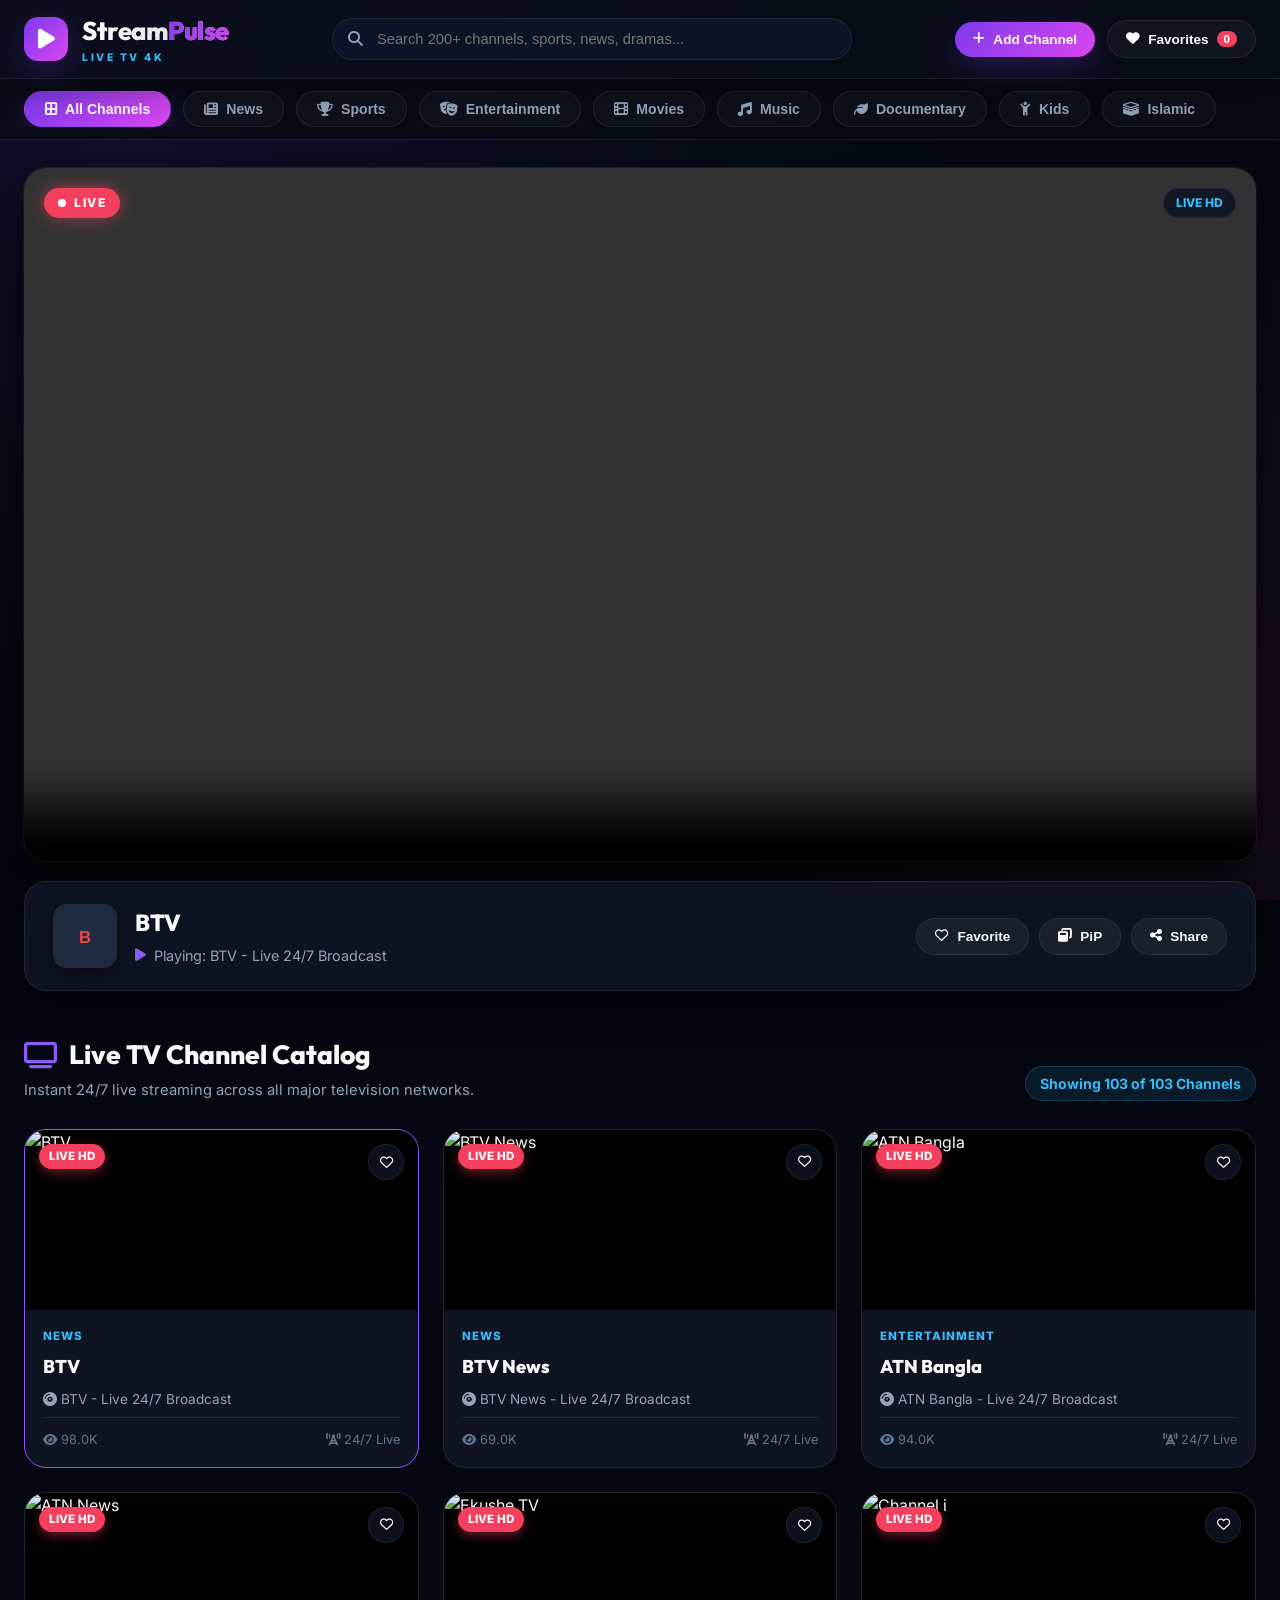
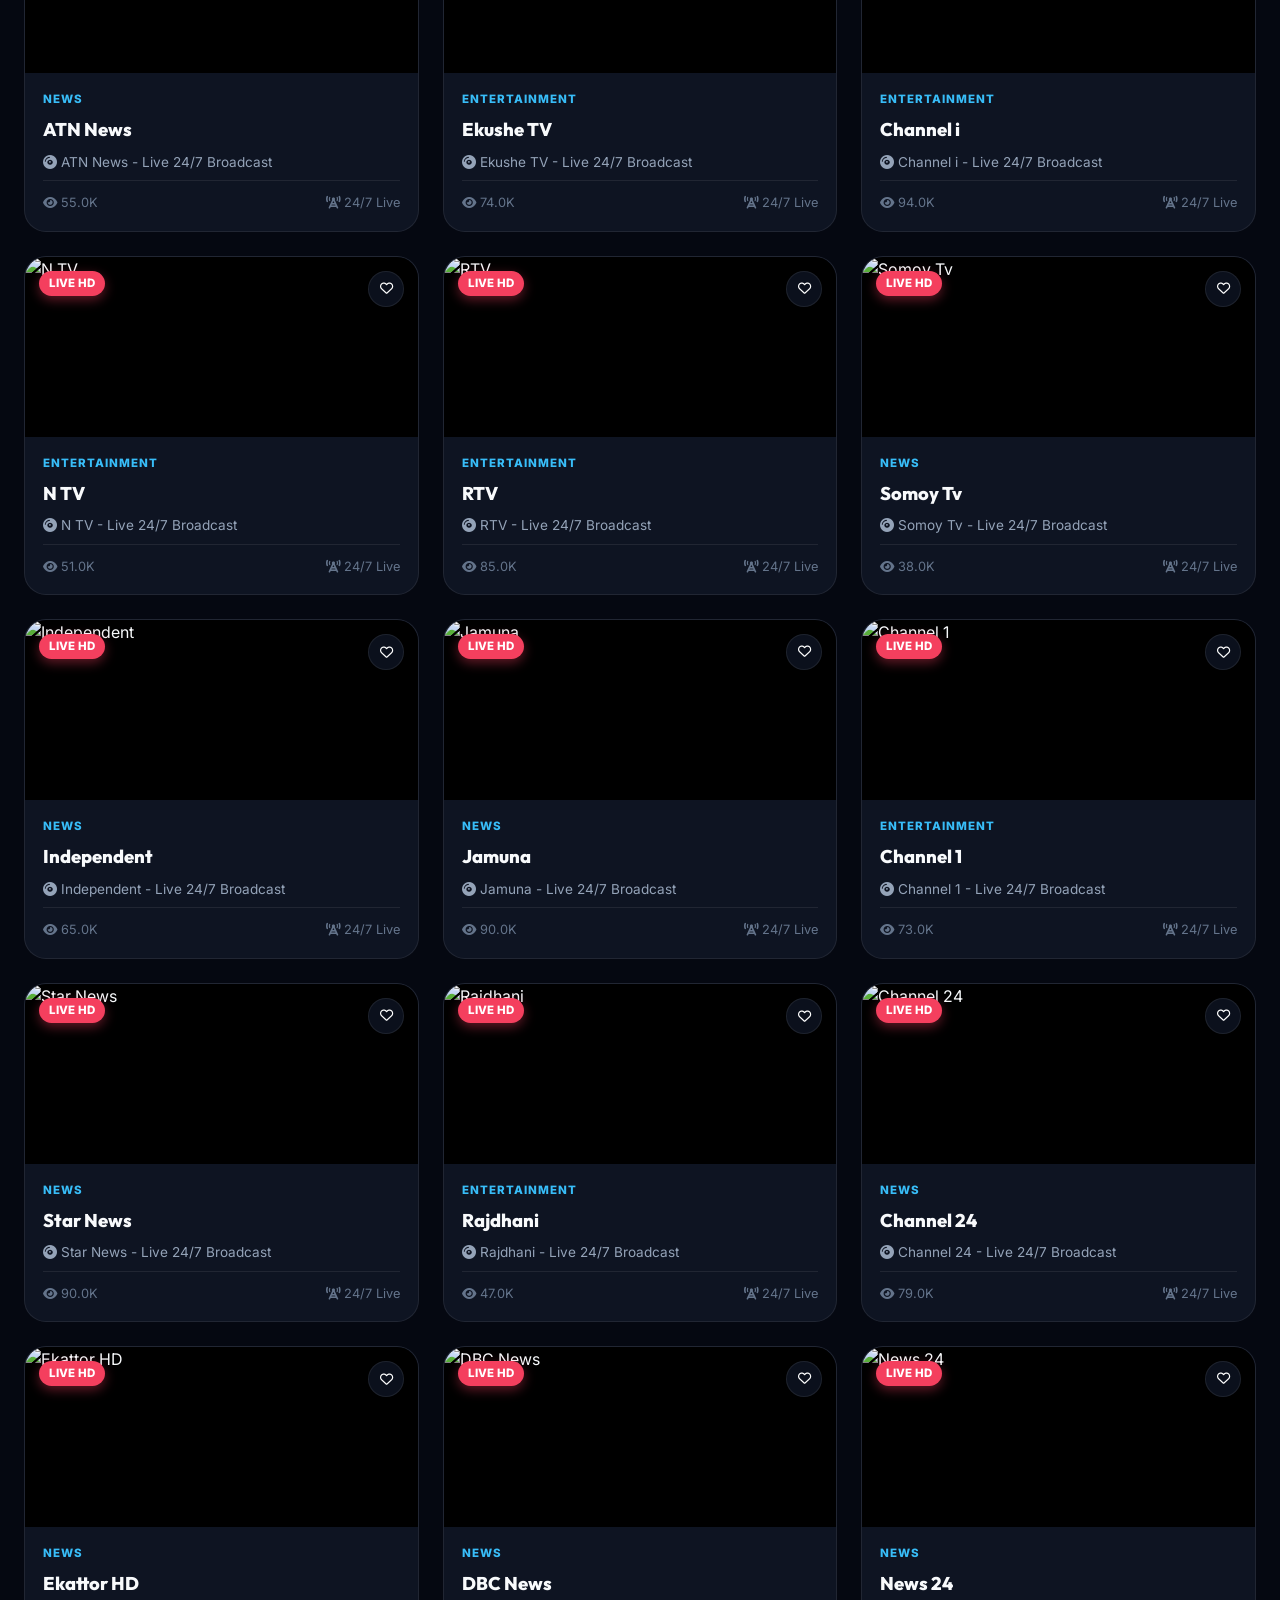
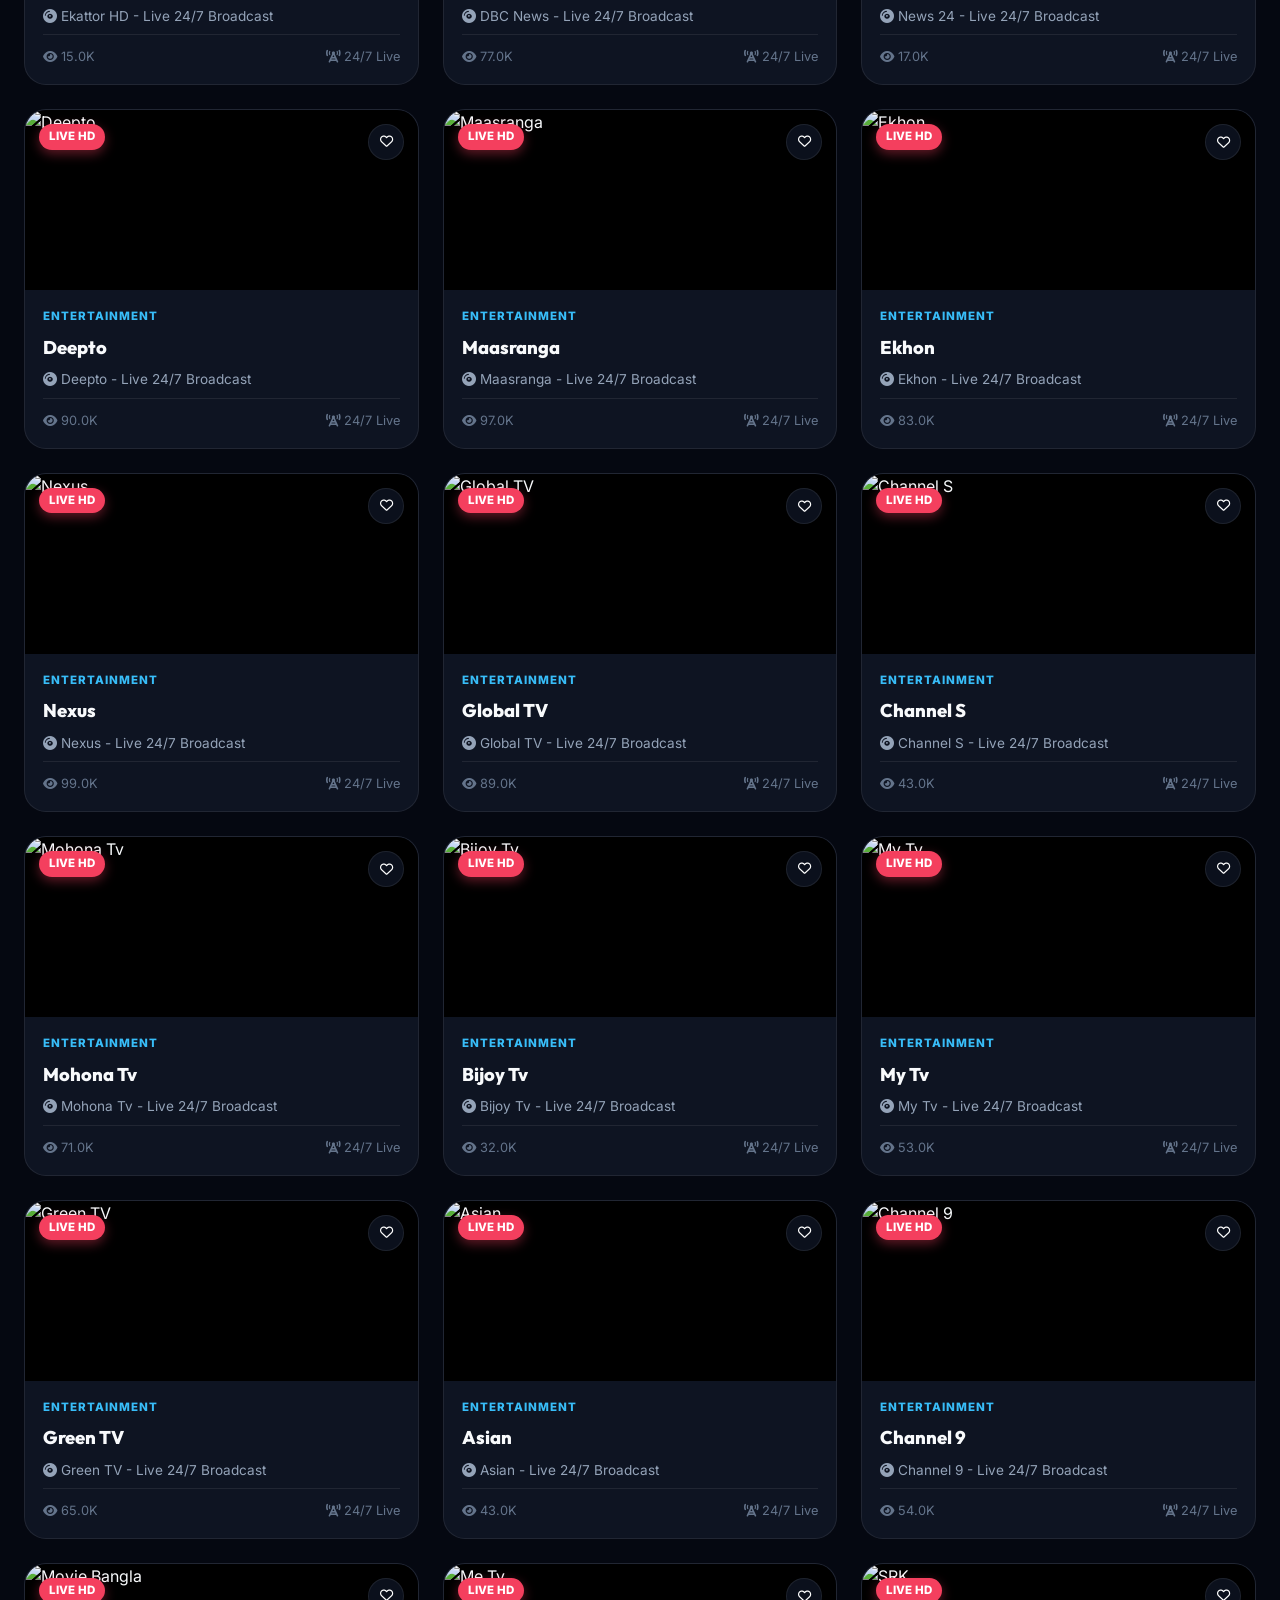
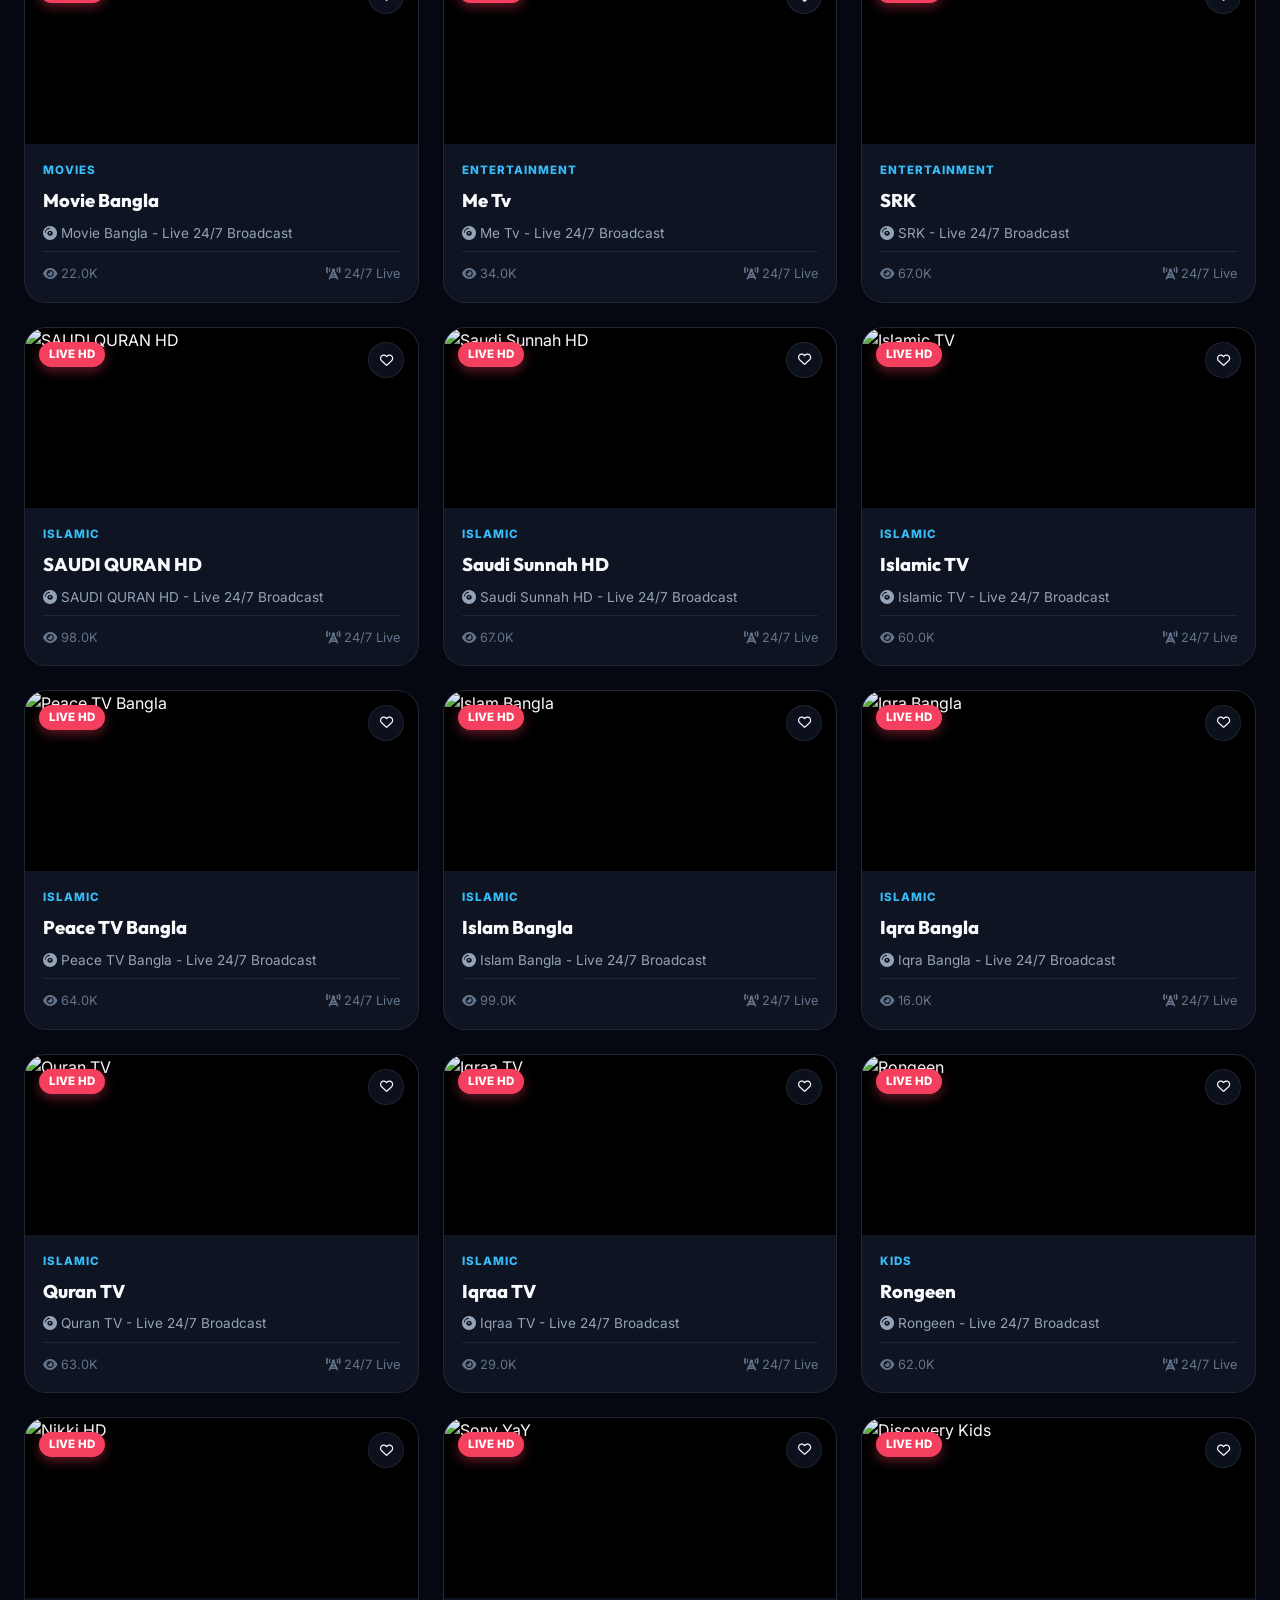
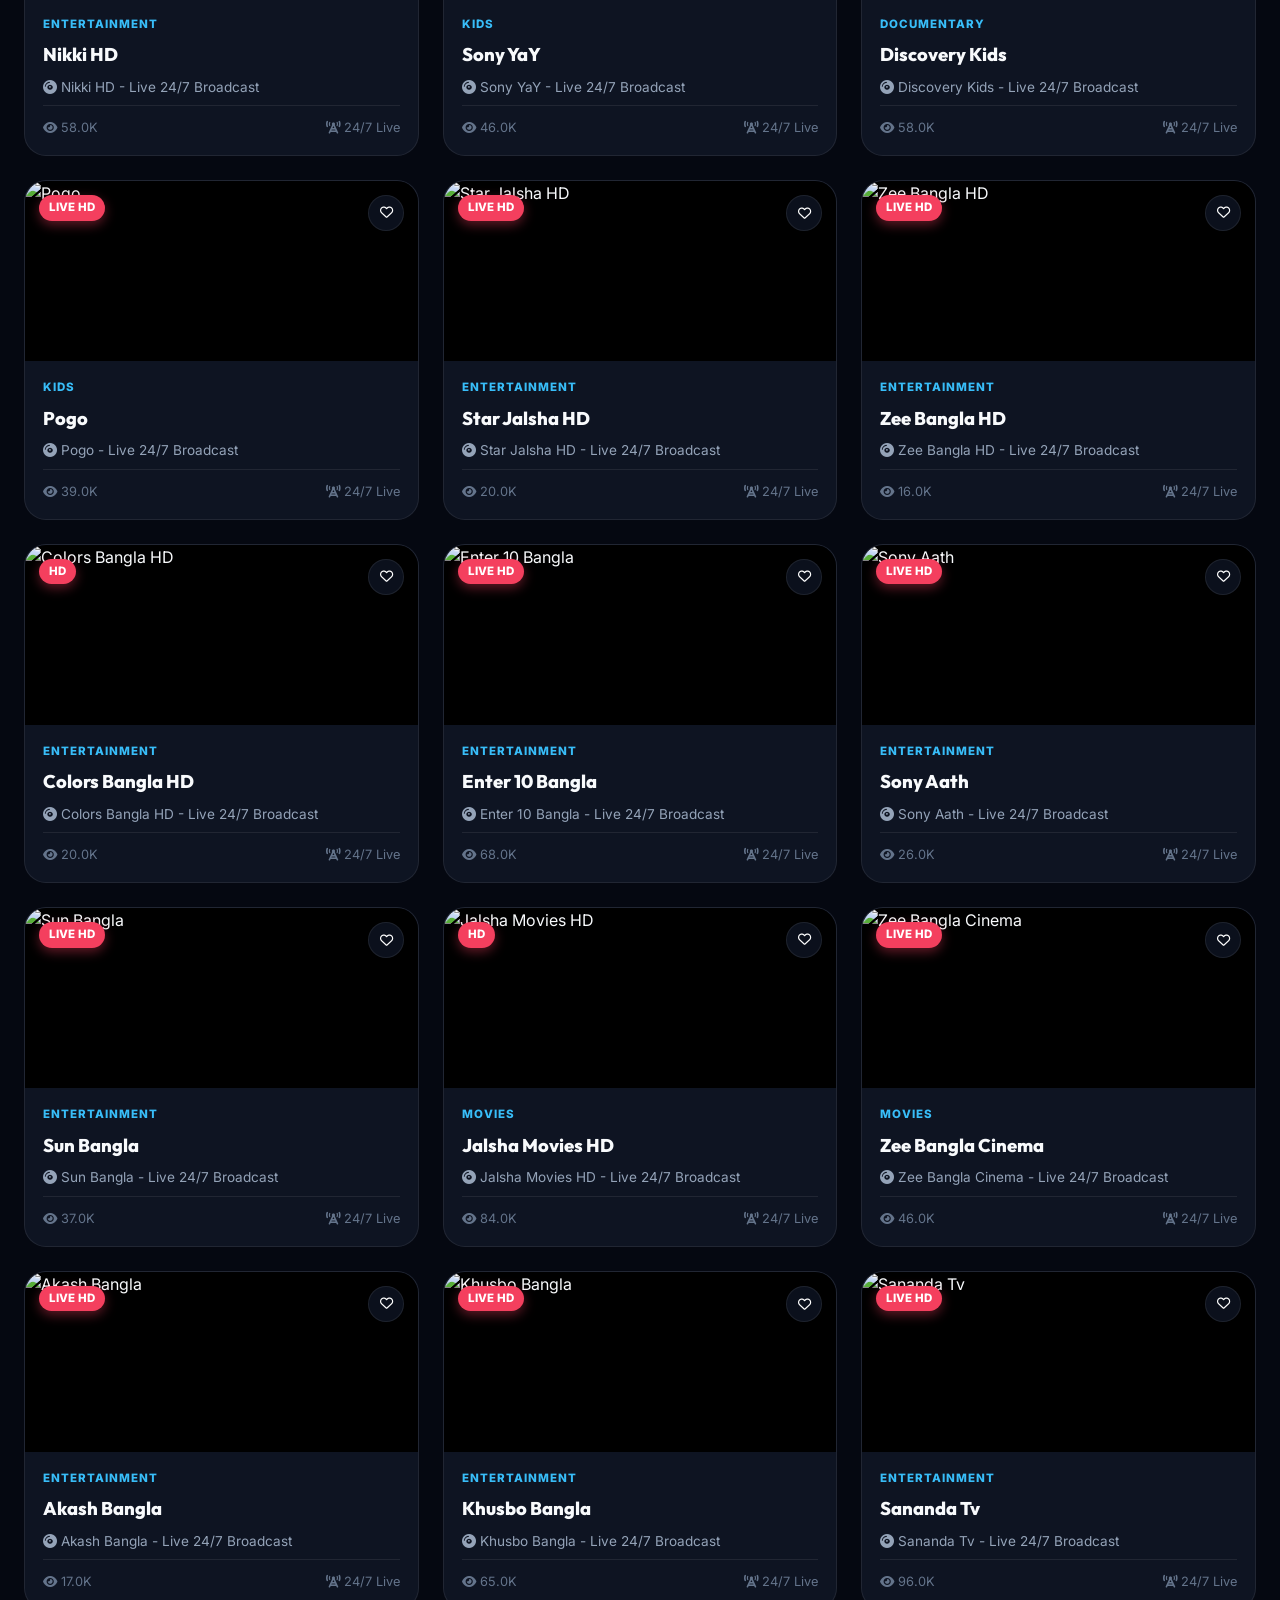
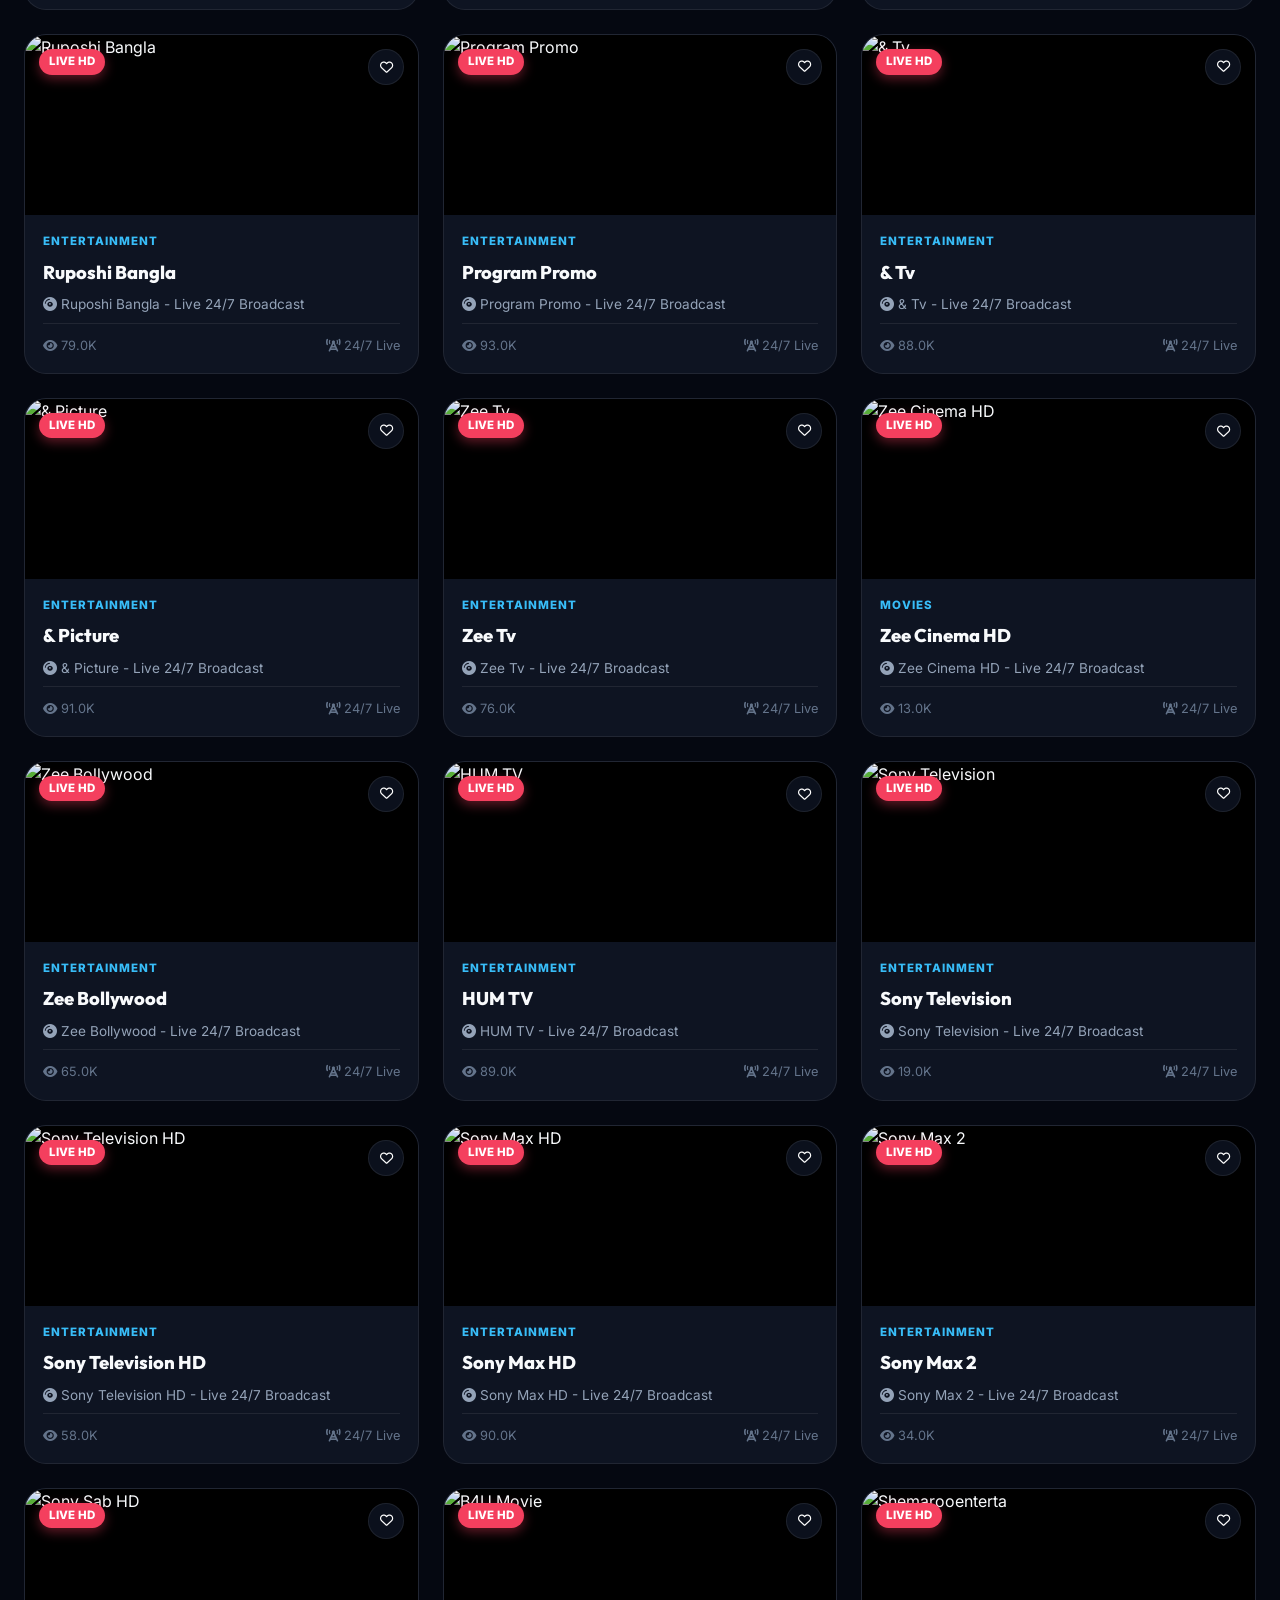
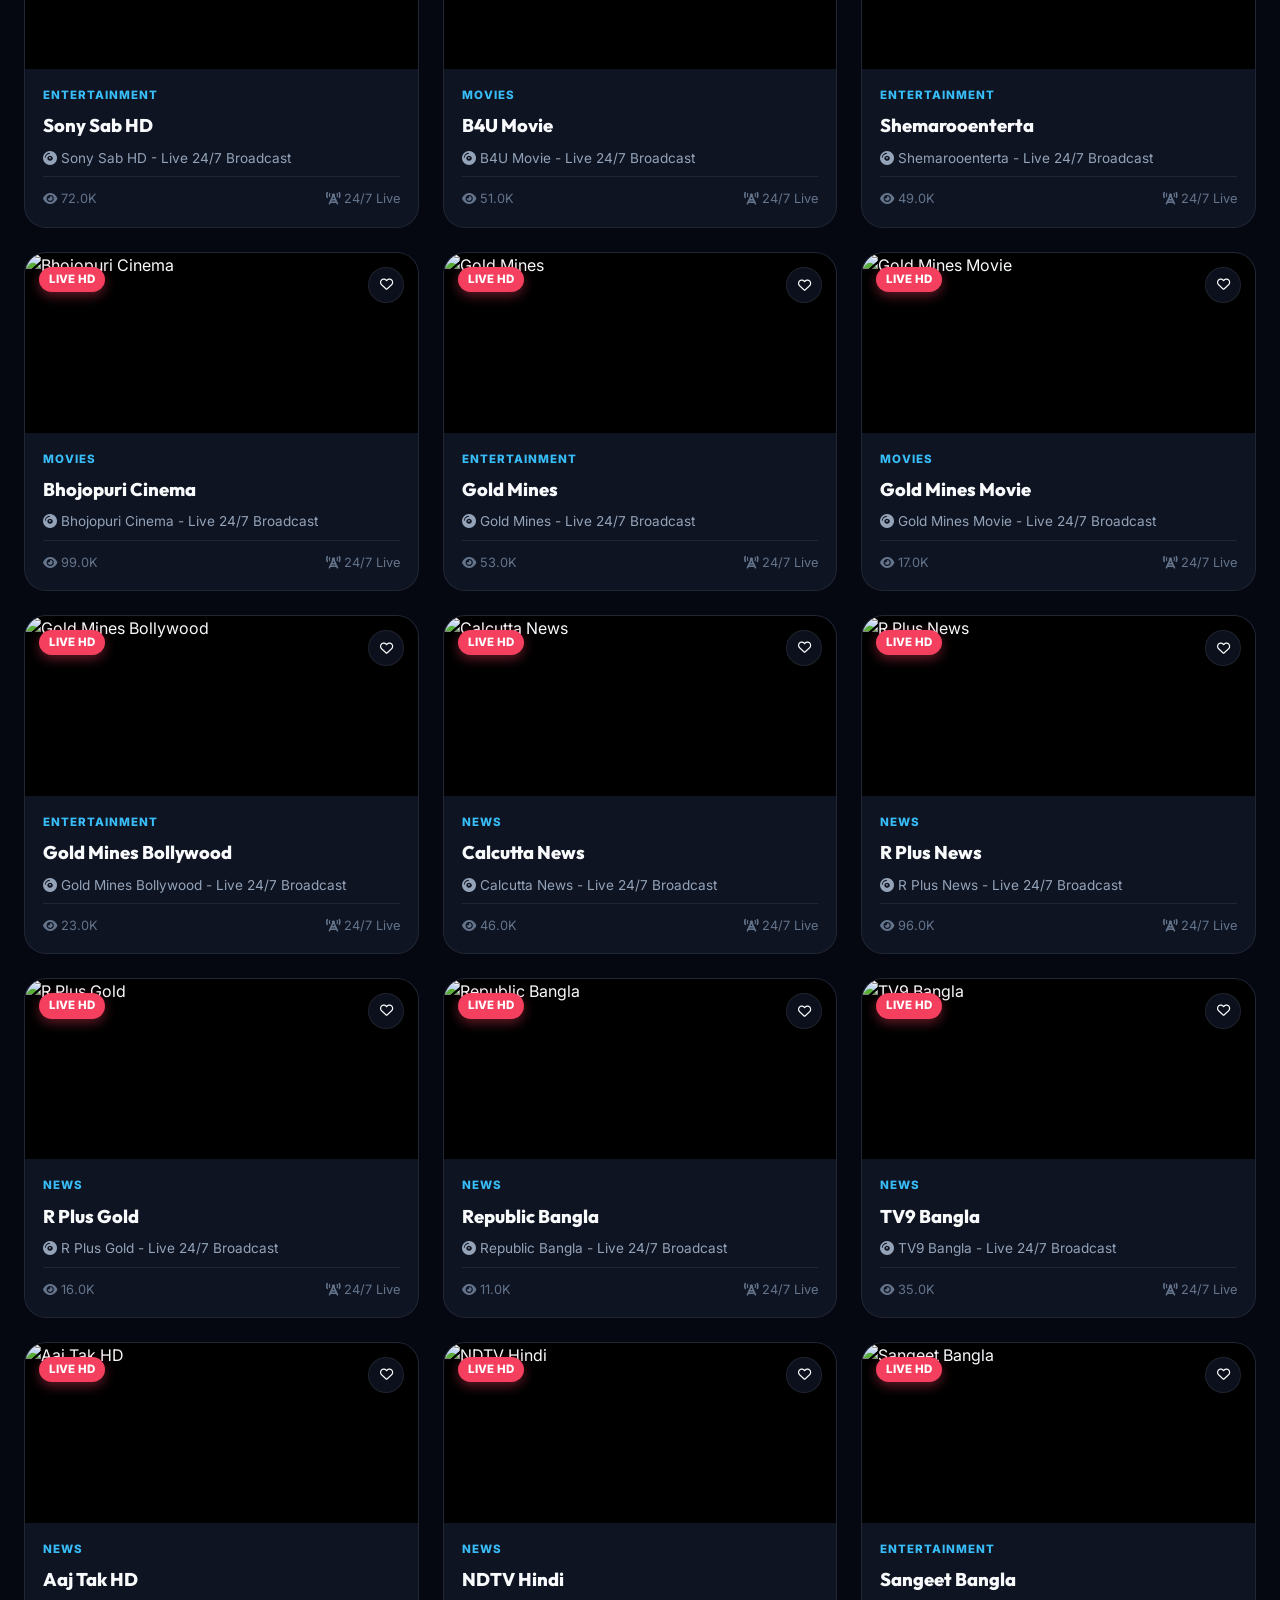
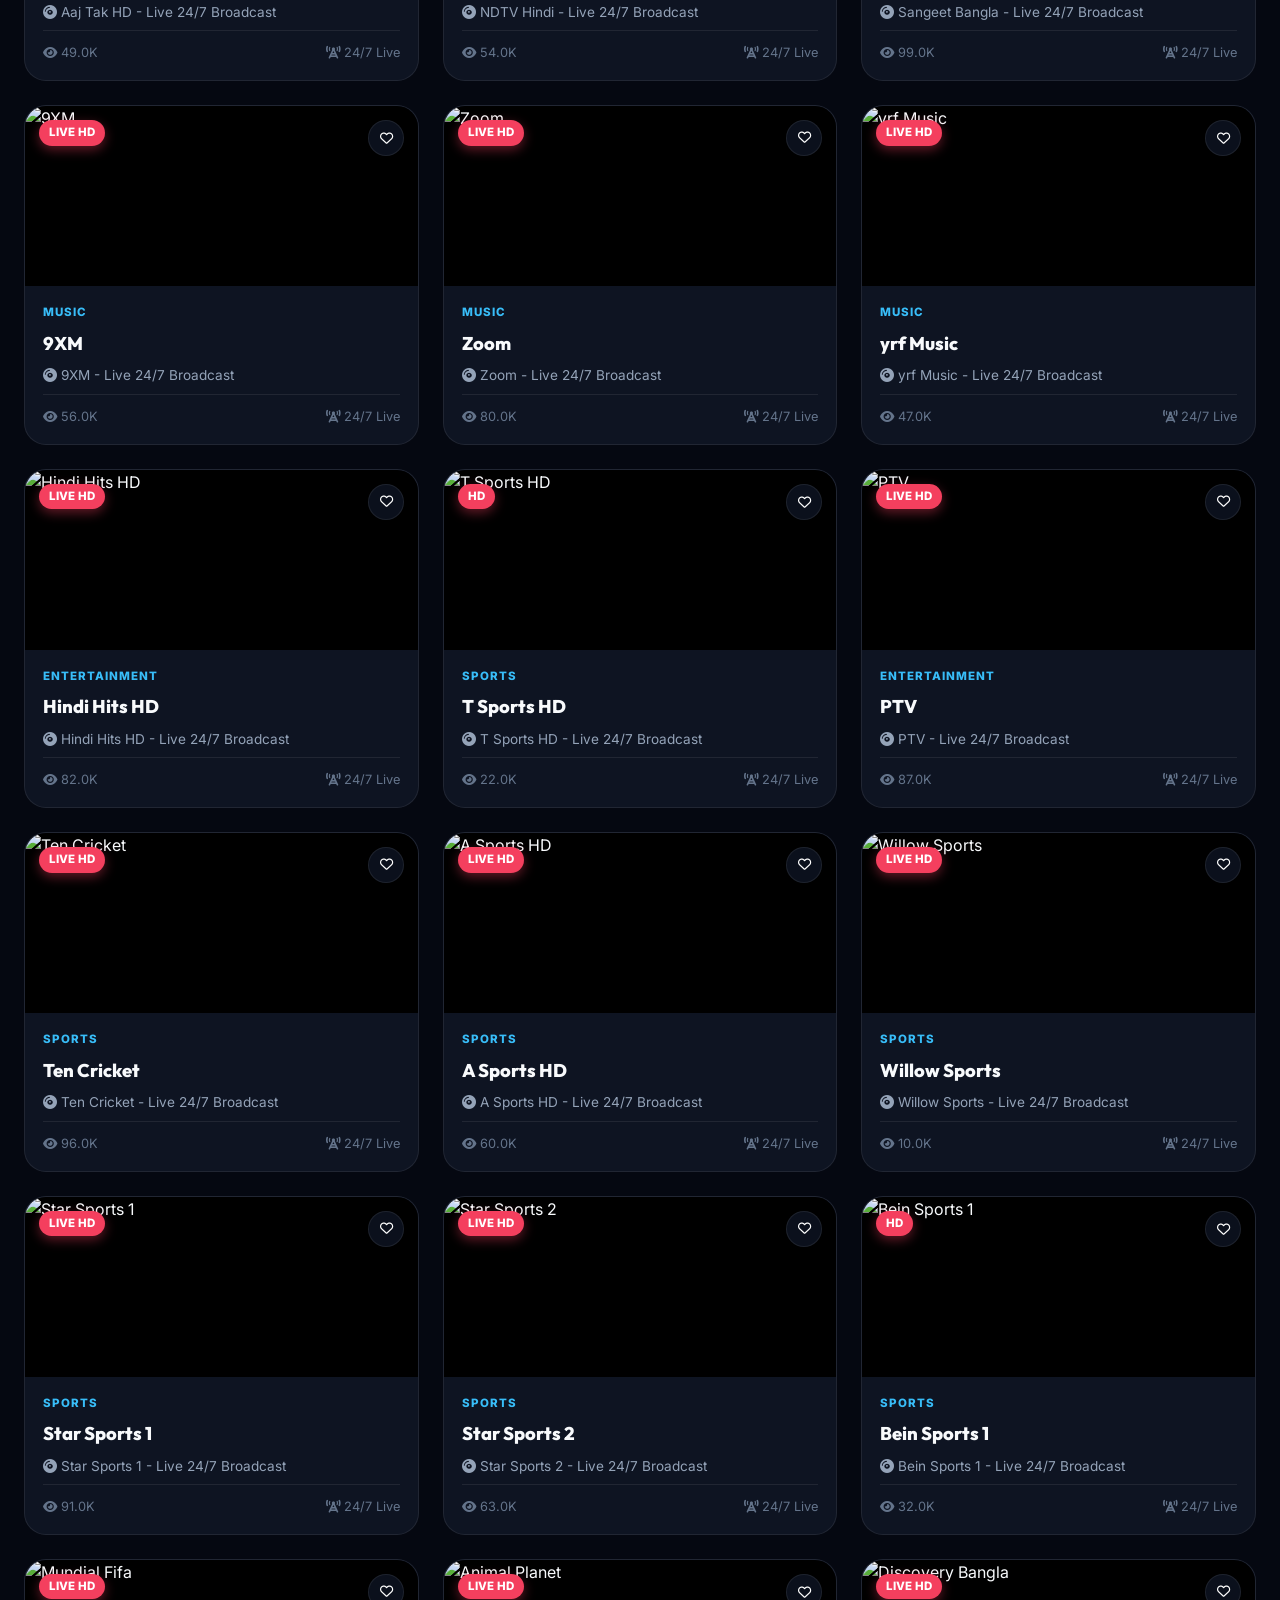
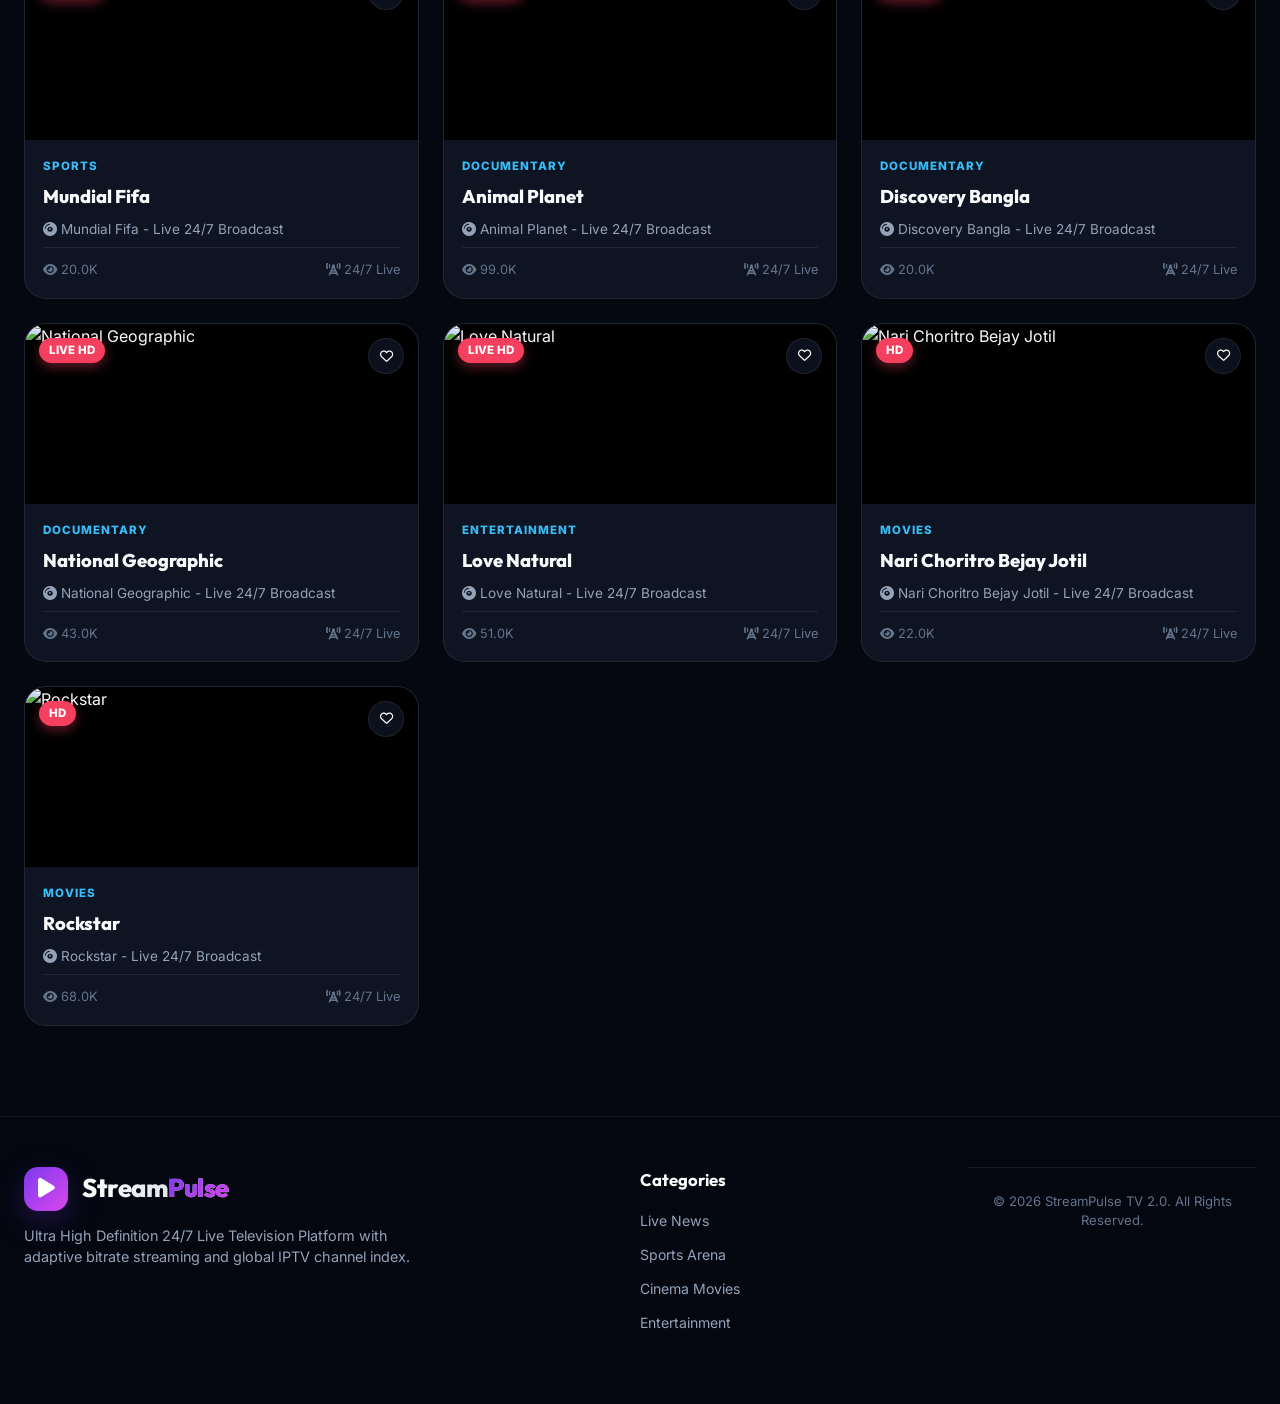
==== commit 6c9ef562: "Update index.html" ====
--- a/index.html
+++ b/index.html
@@ -209,15 +209,7 @@
           <li><a href="#" data-filter="entertainment">Entertainment</a></li>
         </ul>
       </div>
-      <div class="footer-links">
-        <h4>Technology</h4>
-        <ul>
-          <li><span>HTML5 & CSS3 Glassmorphism</span></li>
-          <li><span>HLS.js Adaptive Bitrate</span></li>
-          <li><span>Smart TV Remote (D-Pad)</span></li>
-        </ul>
-      </div>
-    </div>
+    
     <div class="footer-bottom">
       <p>&copy; 2026 StreamPulse TV 2.0. All Rights Reserved.</p>
     </div>
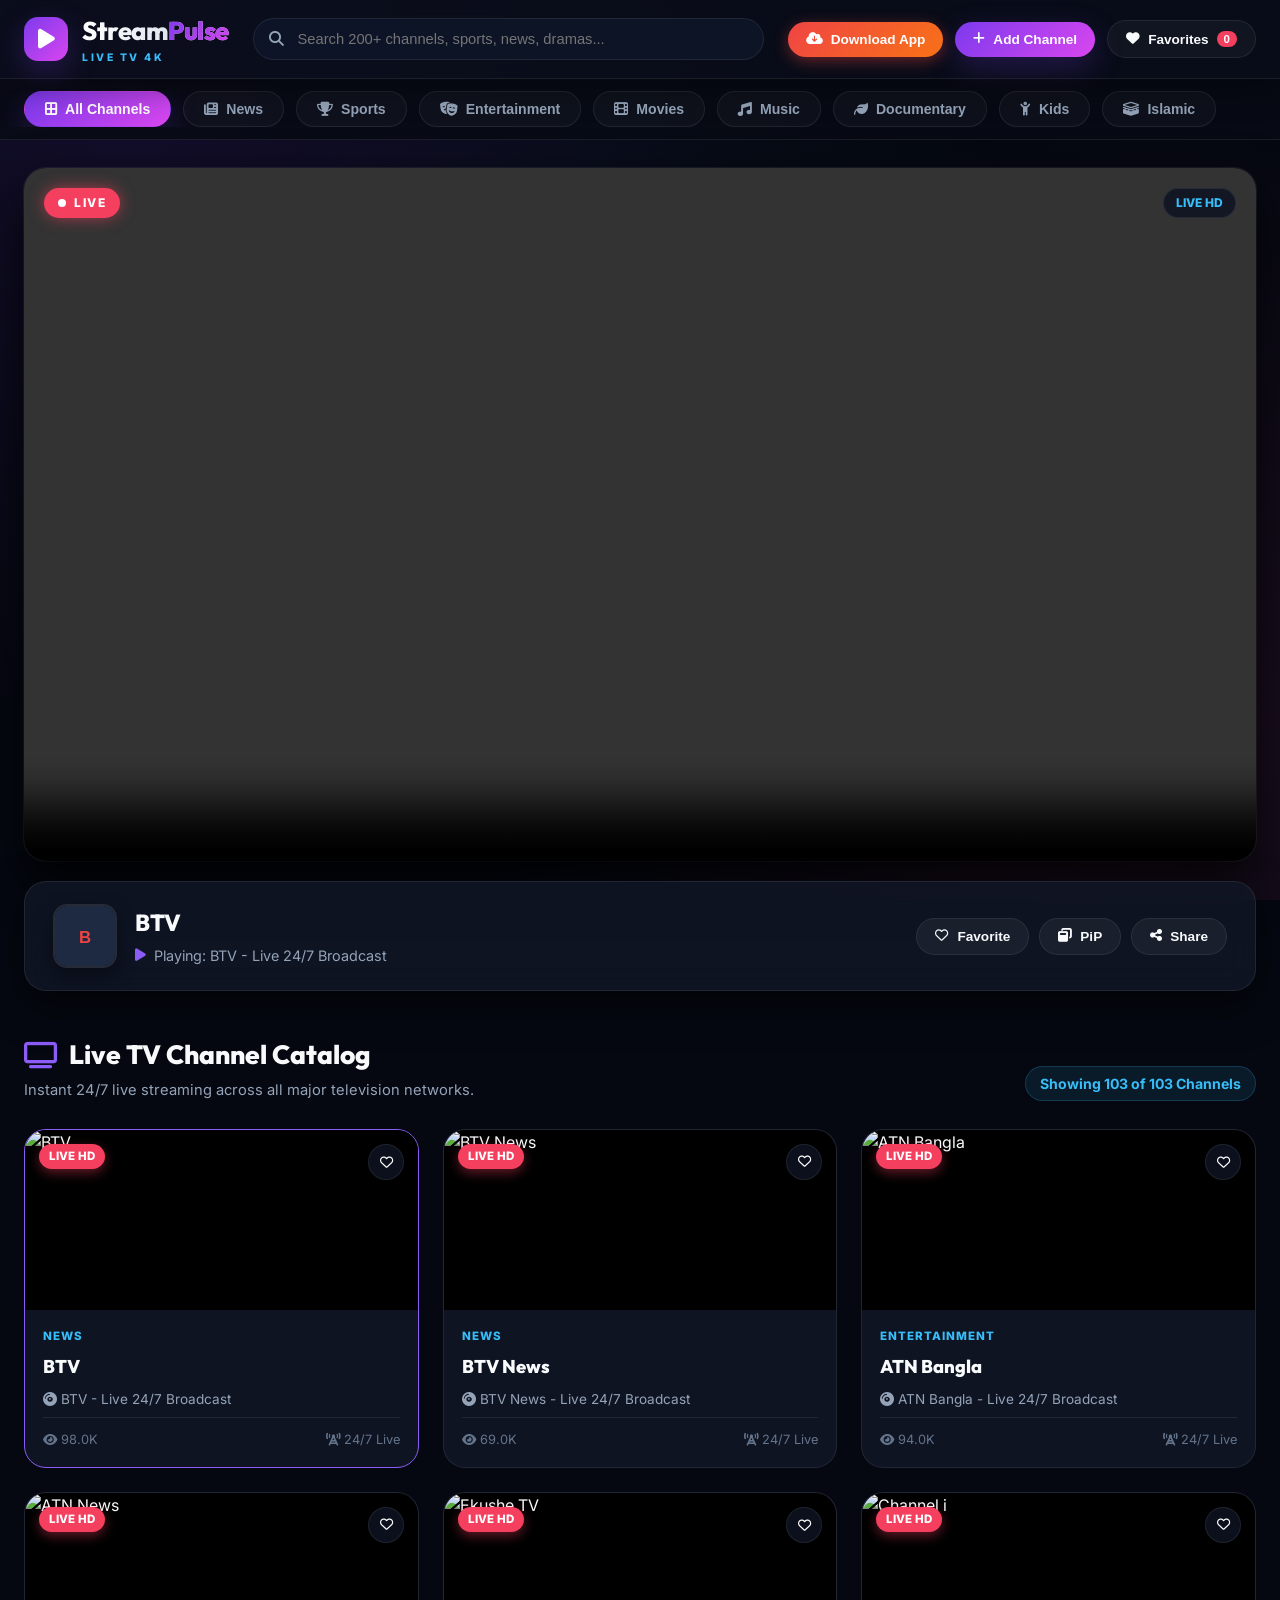
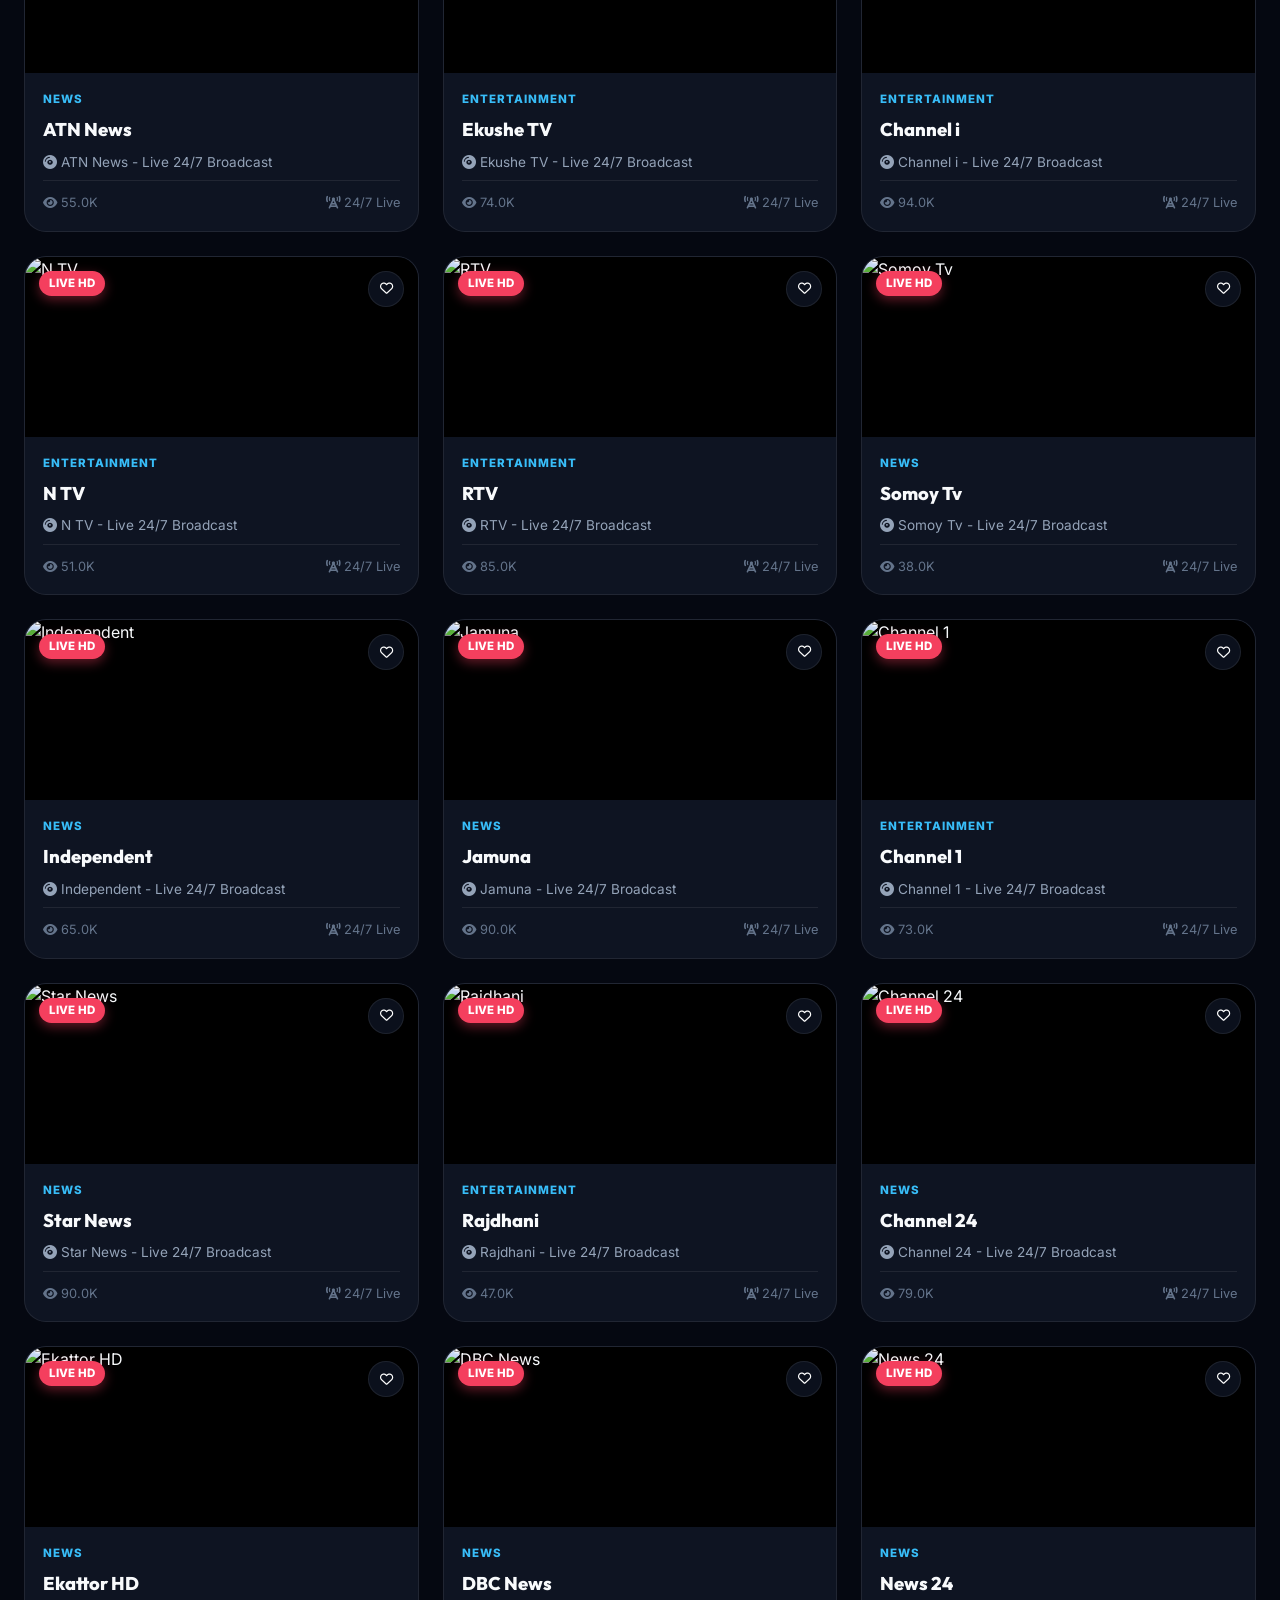
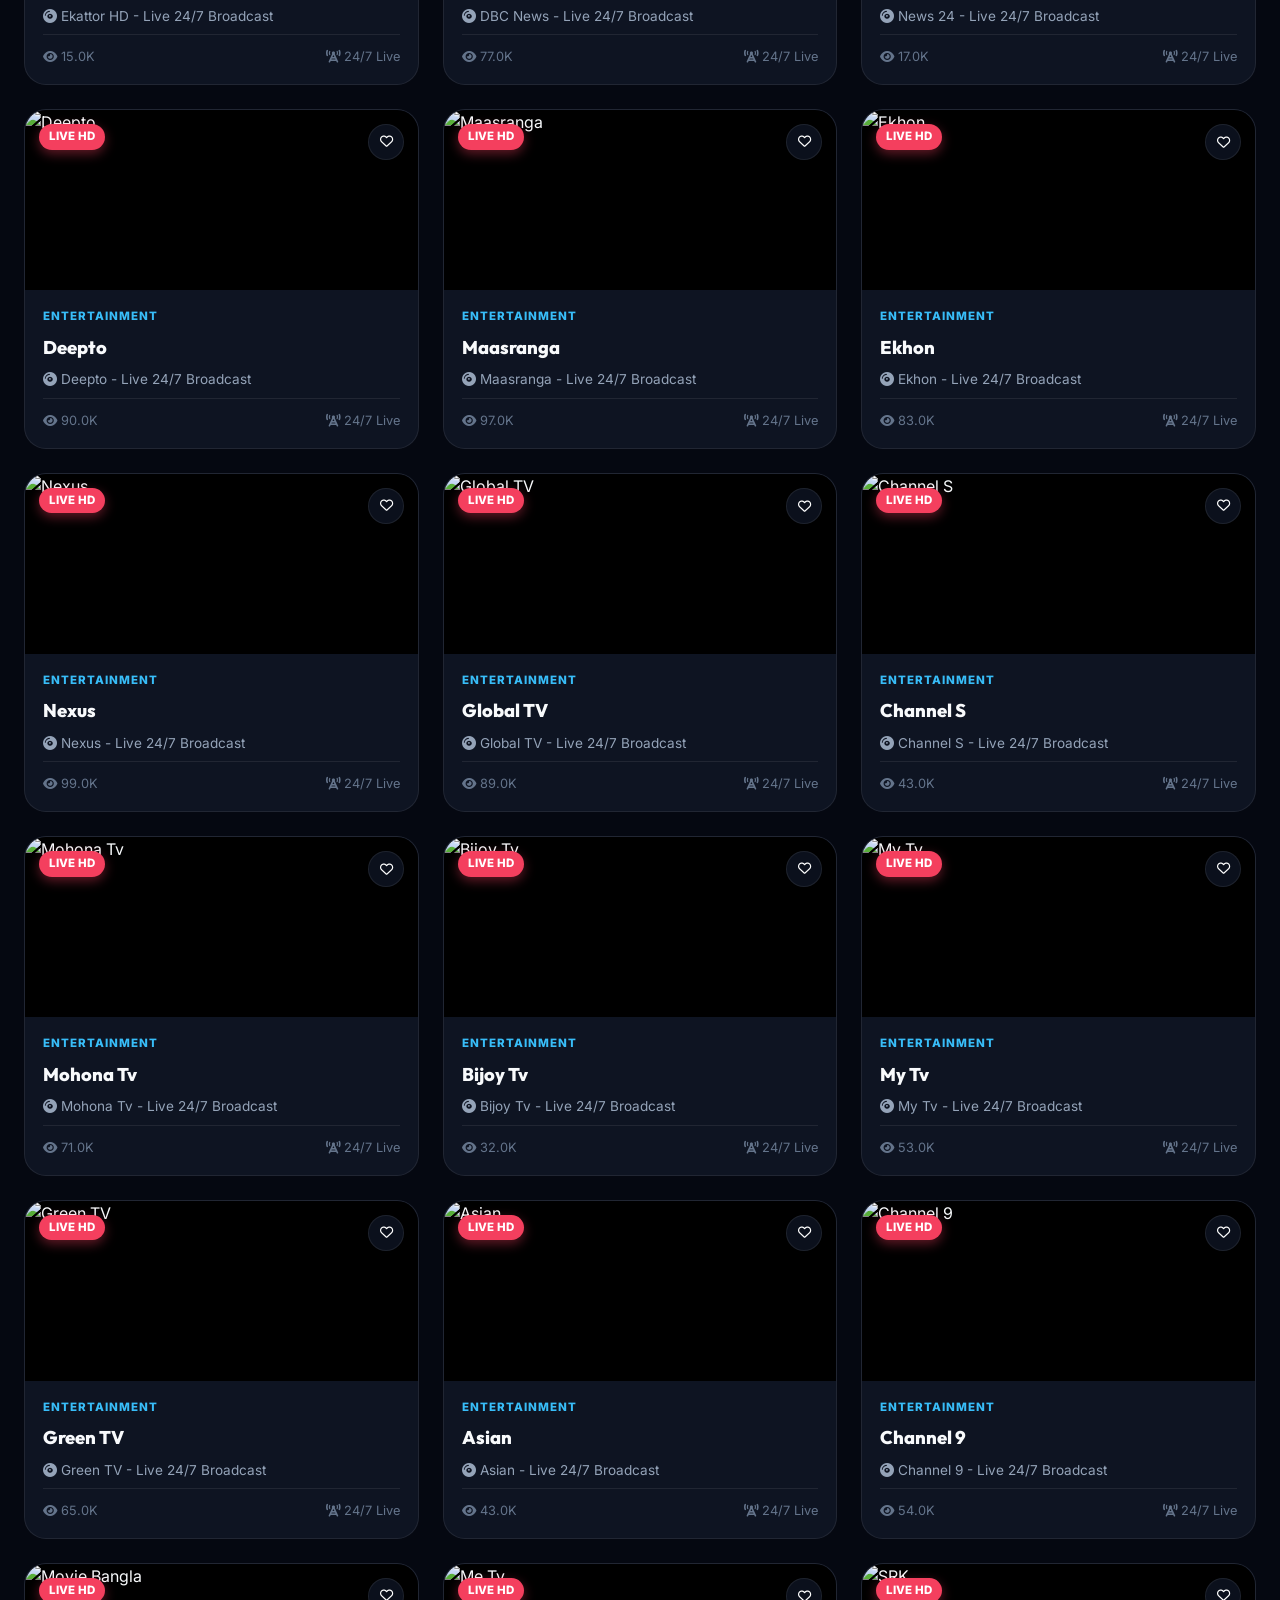
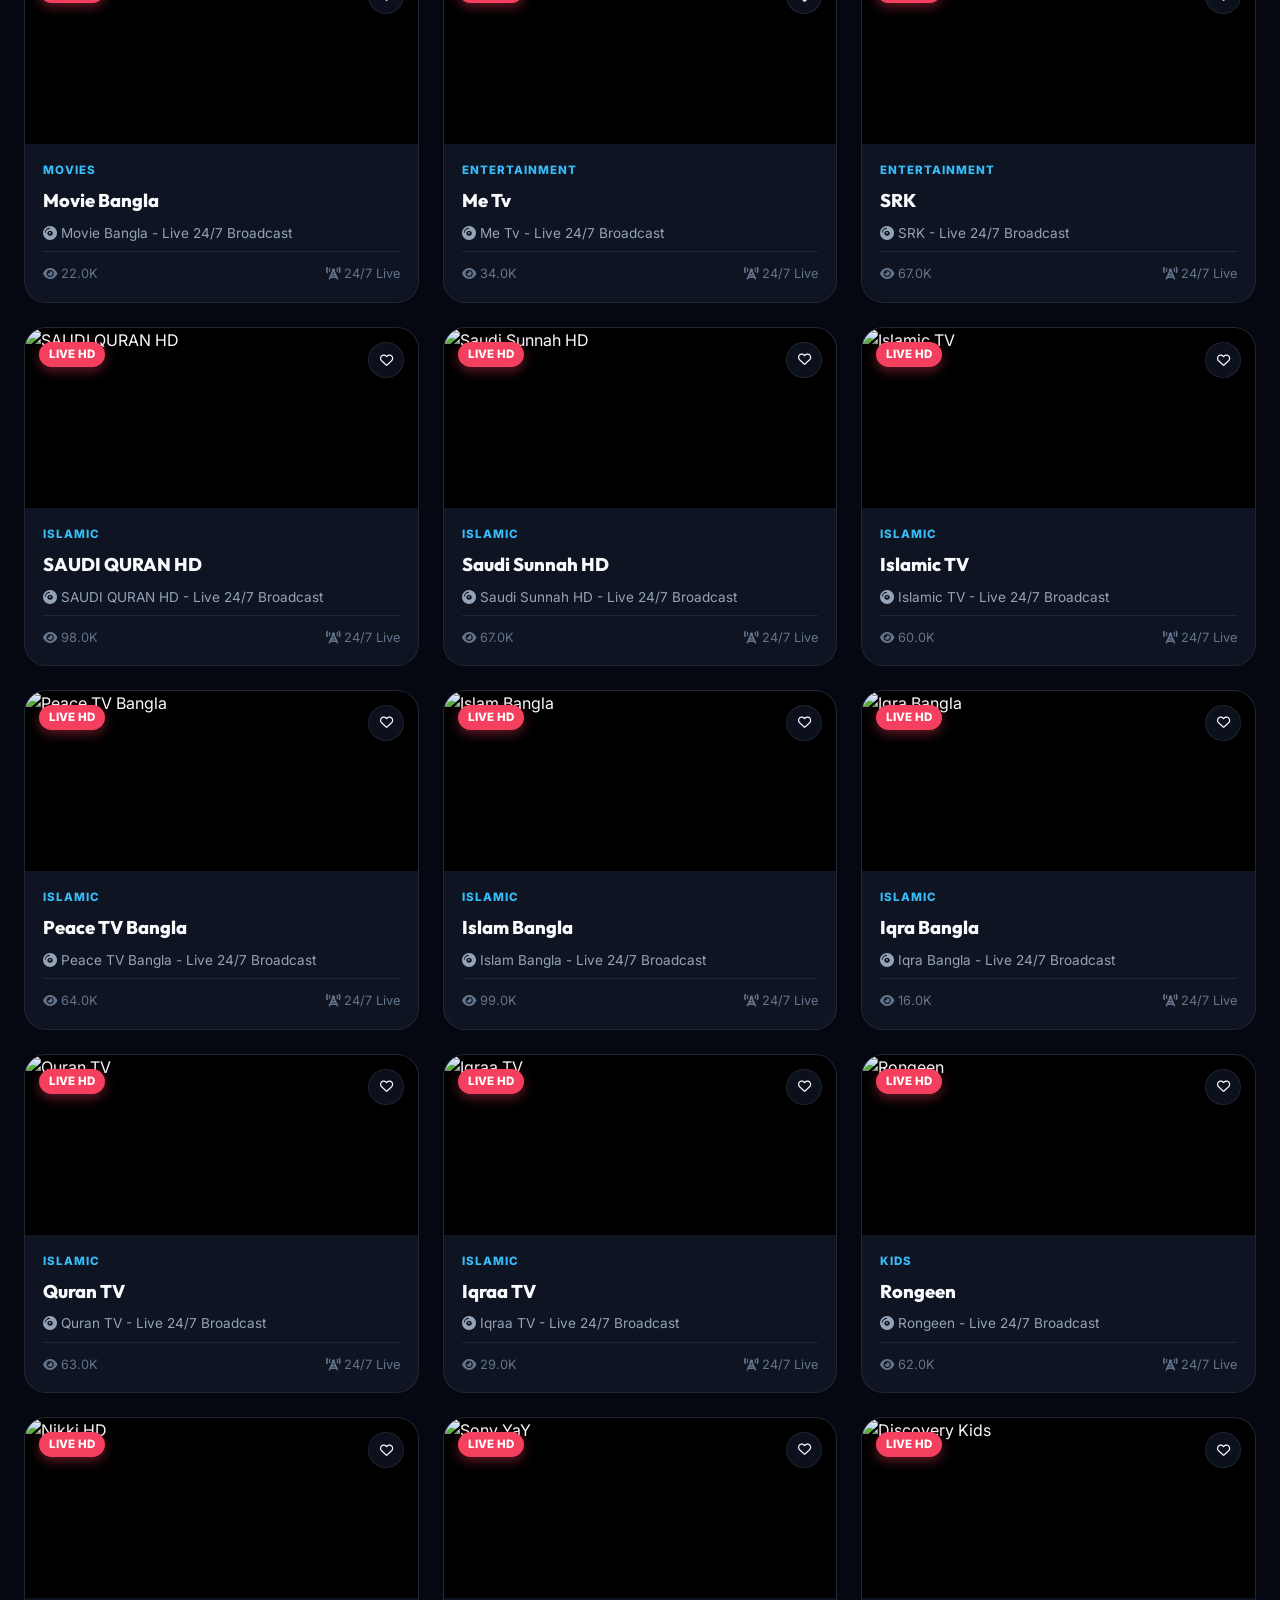
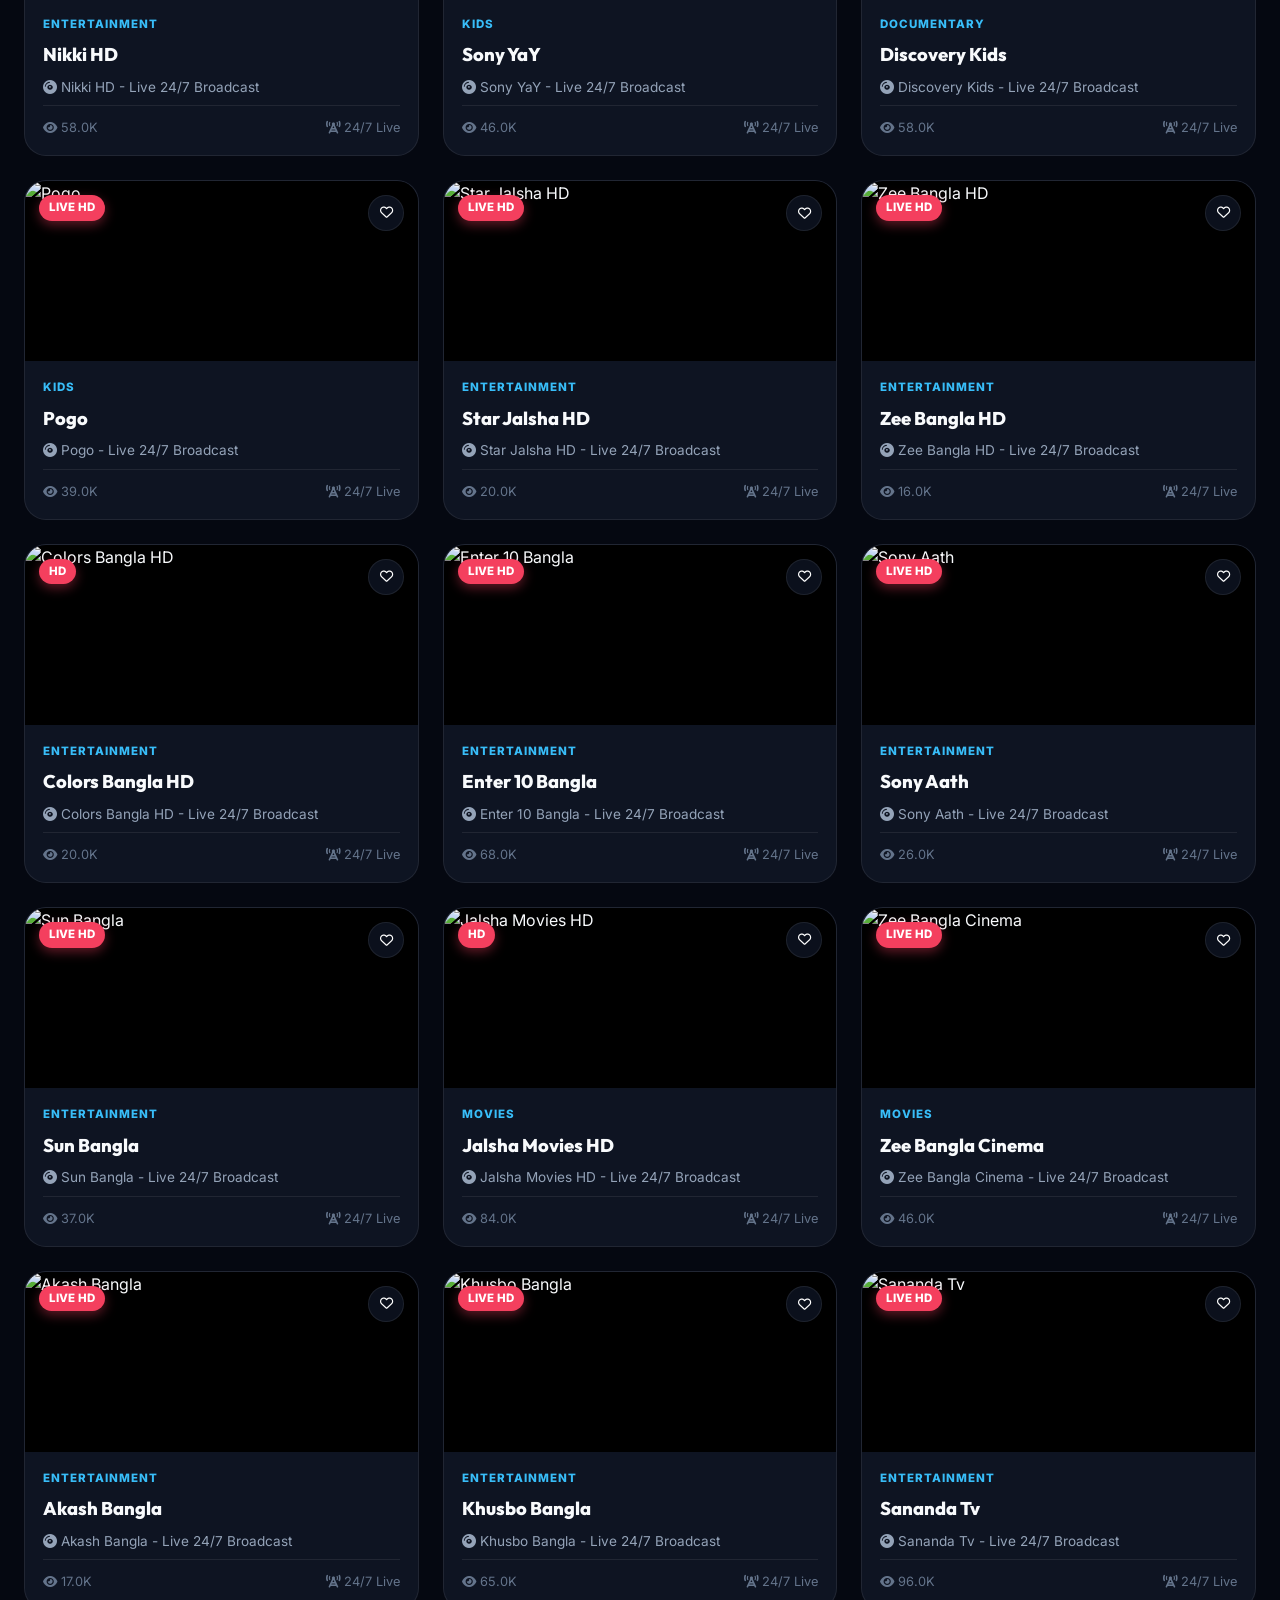
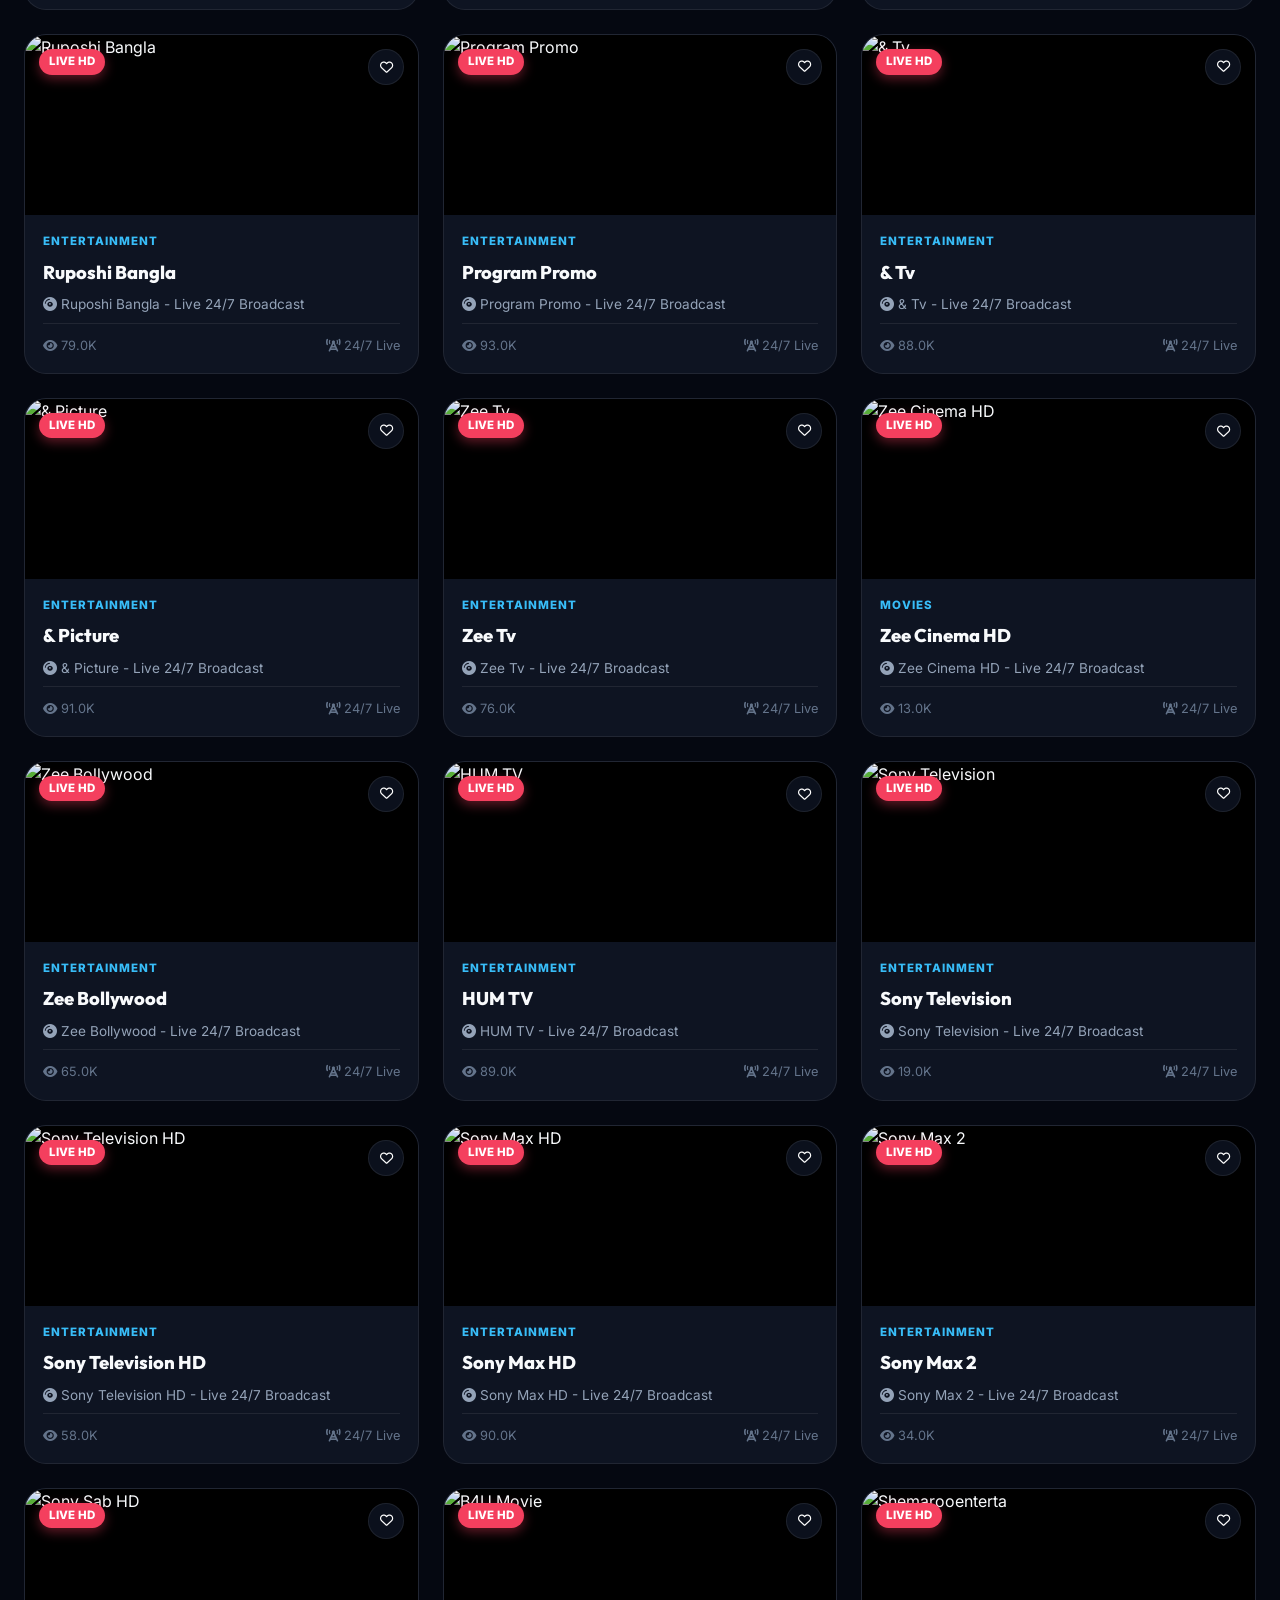
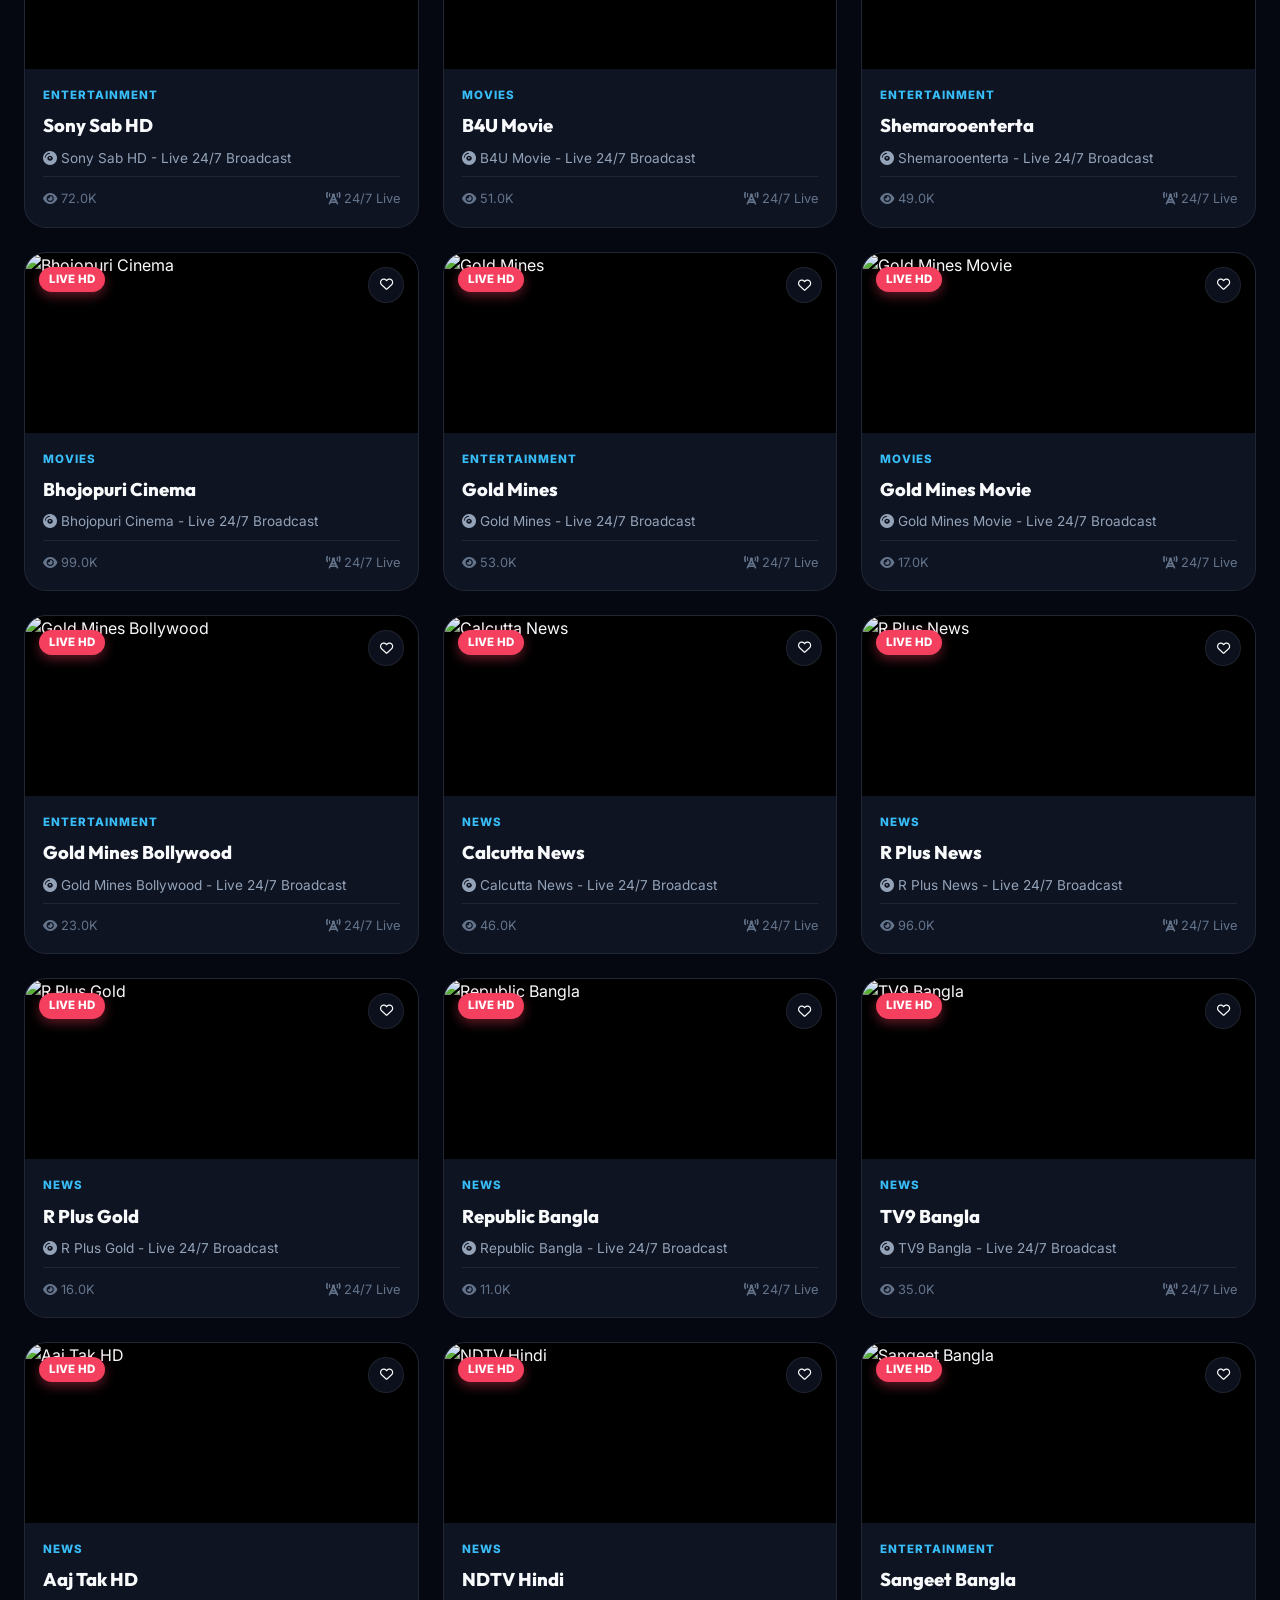
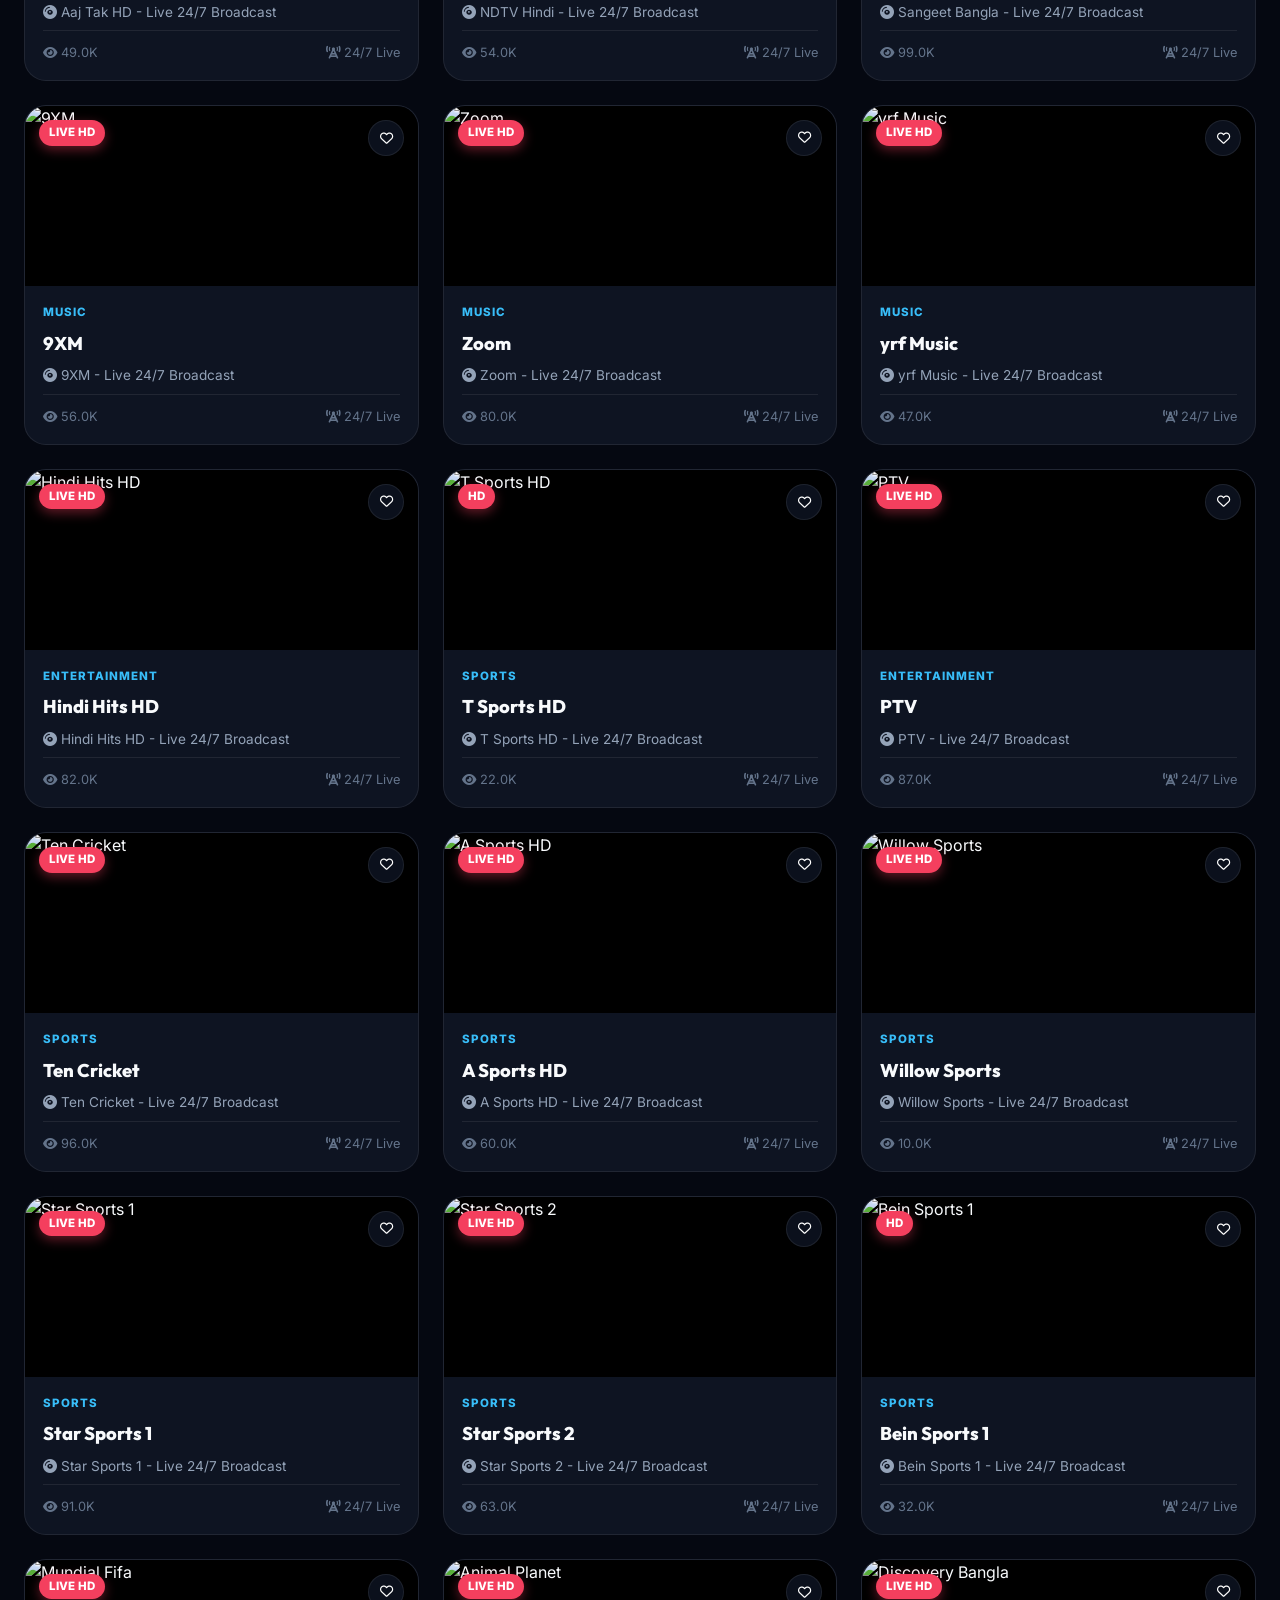
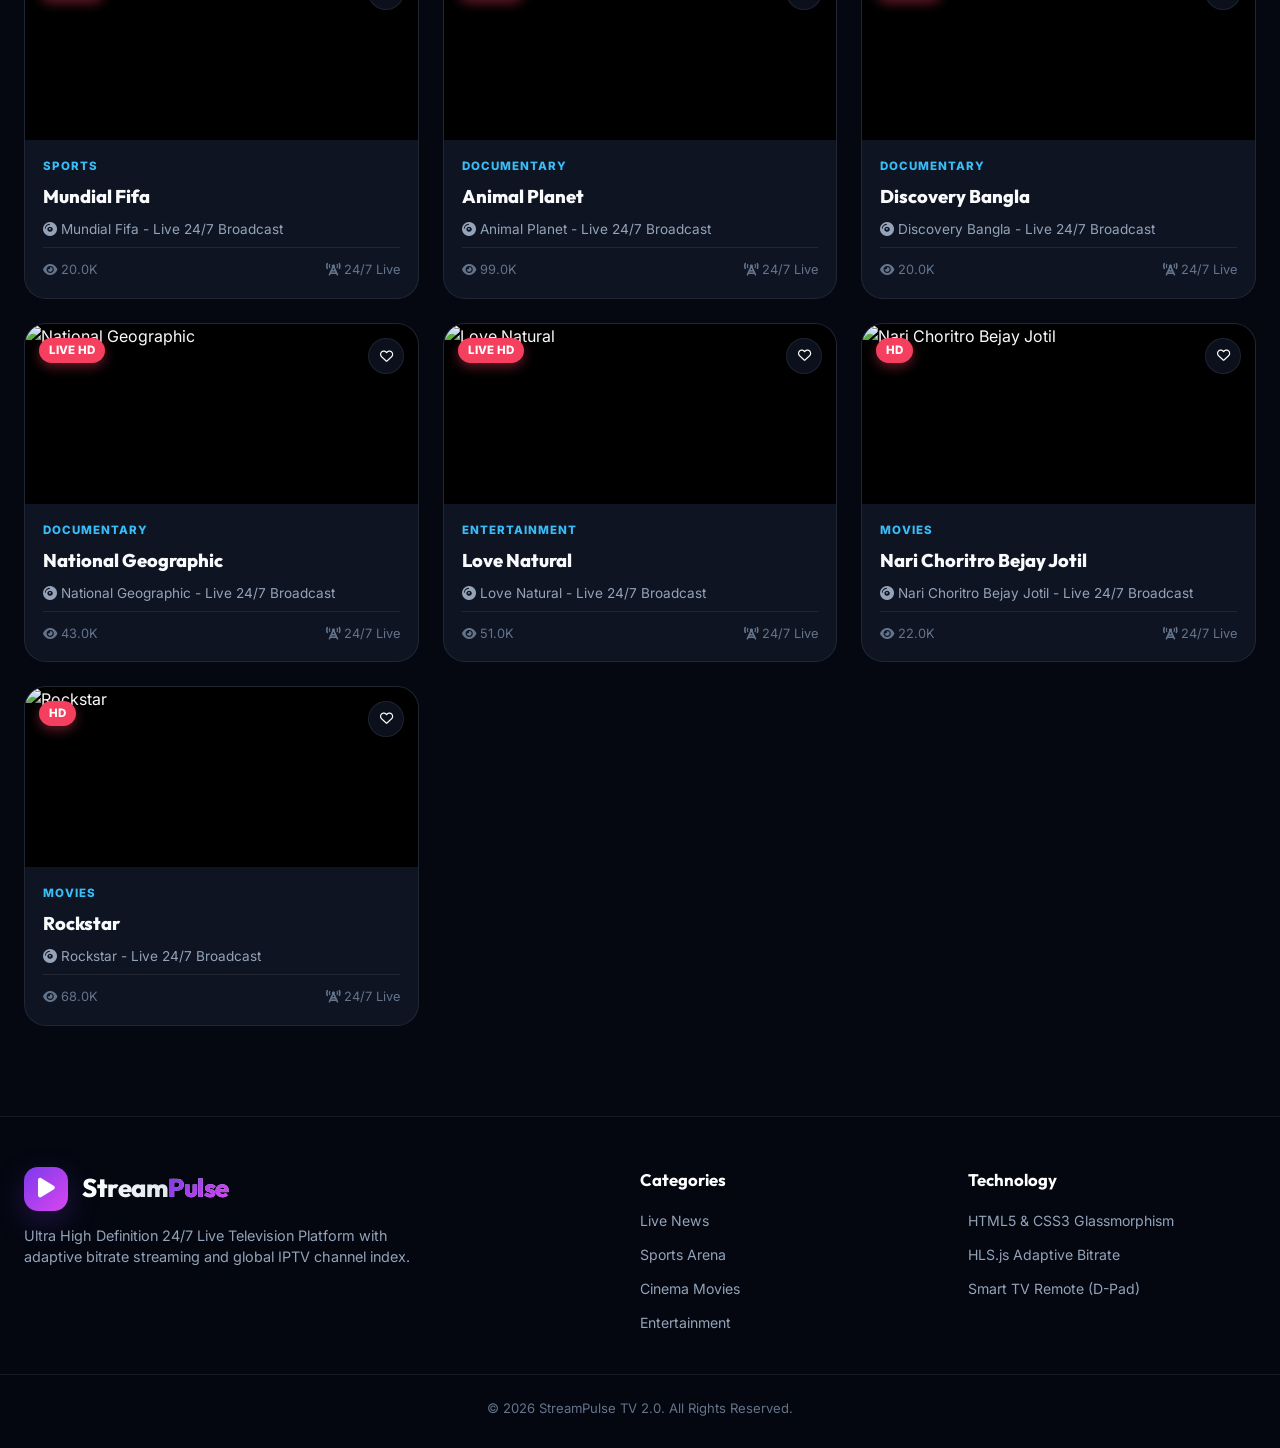
==== commit 21dd9bc4: "Add download app modal and PWA installation options Added a modal for downloading the StreamPulse TV" ====
--- a/index.html
+++ b/index.html
@@ -44,6 +44,10 @@
 
       <!-- User Actions -->
       <div class="nav-actions">
+        <button id="download-app-btn" class="nav-btn primary accent-gradient" title="Download Mobile & Android TV App">
+          <i class="fa-solid fa-cloud-arrow-down"></i>
+          <span>Download App</span>
+        </button>
         <button id="add-channel-btn" class="nav-btn primary" title="Add Custom Channel / Logo">
           <i class="fa-solid fa-plus"></i>
           <span>Add Channel</span>
@@ -185,6 +189,71 @@
     </div>
   </div>
 
+  <!-- Download App Modal -->
+  <div class="modal-overlay hidden" id="download-app-modal">
+    <div class="modal-card" style="max-width: 650px;">
+      <div class="modal-header">
+        <h2><i class="fa-solid fa-mobile-screen-button"></i> StreamPulse TV App Download</h2>
+        <button class="modal-close" id="close-download-modal"><i class="fa-solid fa-xmark"></i></button>
+      </div>
+      <div class="modal-body" style="display: flex; flex-direction: column; gap: 20px;">
+        <p style="color: var(--text-muted); font-size: 0.9rem;">Enjoy uninterrupted 4K Live TV streaming on your Android Phone, Tablet, or Smart TV. Select your device platform below:</p>
+
+        <!-- Download Cards Grid -->
+        <div style="display: grid; grid-template-columns: repeat(auto-fit, minmax(260px, 1fr)); gap: 16px;">
+          
+          <!-- Android Mobile APK Card -->
+          <div class="app-download-card">
+            <div class="app-card-icon red-glow"><i class="fa-brands fa-android"></i></div>
+            <div class="app-card-info">
+              <h3>Android Mobile App</h3>
+              <p>Supports Android 6.0+ Phones & Tablets</p>
+              <div class="app-meta-tags">
+                <span><i class="fa-solid fa-tag"></i> v2.4.0</span>
+                <span><i class="fa-solid fa-file-code"></i> 18.5 MB</span>
+              </div>
+              <button class="apk-download-btn" id="dl-mobile-apk">
+                <i class="fa-solid fa-download"></i> Download Mobile APK
+              </button>
+            </div>
+          </div>
+
+          <!-- Android TV APK Card -->
+          <div class="app-download-card">
+            <div class="app-card-icon purple-glow"><i class="fa-solid fa-tv"></i></div>
+            <div class="app-card-info">
+              <h3>Android TV & Firestick</h3>
+              <p>Optimized for TV Remote Control & D-Pad</p>
+              <div class="app-meta-tags">
+                <span><i class="fa-solid fa-tag"></i> v2.4.0 TV</span>
+                <span><i class="fa-solid fa-file-code"></i> 21.2 MB</span>
+              </div>
+              <button class="apk-download-btn tv-btn" id="dl-tv-apk">
+                <i class="fa-solid fa-download"></i> Download TV APK
+              </button>
+            </div>
+          </div>
+
+        </div>
+
+        <!-- PWA Quick Install Banner -->
+        <div class="pwa-install-banner" id="pwa-banner-box">
+          <div style="display: flex; align-items: center; gap: 14px;">
+            <i class="fa-solid fa-globe pwa-icon"></i>
+            <div>
+              <h4 style="font-size: 0.95rem; font-weight: 700;">Install Web App (No APK Needed)</h4>
+              <p style="font-size: 0.8rem; color: var(--text-muted);">Install directly on your Chrome browser for desktop & mobile shortcut.</p>
+            </div>
+          </div>
+          <button id="pwa-install-btn" class="nav-btn" style="background: rgba(255,255,255,0.1); border-color: rgba(255,255,255,0.2);">
+            <i class="fa-solid fa-plus"></i> Install PWA
+          </button>
+        </div>
+
+      </div>
+    </div>
+  </div>
+
   <!-- Toast Notification Container -->
   <div id="toast-container" class="toast-container"></div>
 
@@ -209,7 +278,15 @@
           <li><a href="#" data-filter="entertainment">Entertainment</a></li>
         </ul>
       </div>
-    
+      <div class="footer-links">
+        <h4>Technology</h4>
+        <ul>
+          <li><span>HTML5 & CSS3 Glassmorphism</span></li>
+          <li><span>HLS.js Adaptive Bitrate</span></li>
+          <li><span>Smart TV Remote (D-Pad)</span></li>
+        </ul>
+      </div>
+    </div>
     <div class="footer-bottom">
       <p>&copy; 2026 StreamPulse TV 2.0. All Rights Reserved.</p>
     </div>
--- a/styles.css
+++ b/styles.css
@@ -852,3 +852,121 @@
     grid-template-columns: 1fr;
   }
 }
+
+/* ==========================================================================
+   App Download System Styles
+   ========================================================================== */
+.nav-btn.accent-gradient {
+  background: linear-gradient(135deg, #ef4444 0%, #f97316 100%);
+  border: none;
+  color: #fff;
+  font-weight: 700;
+  box-shadow: 0 4px 15px rgba(239, 68, 68, 0.4);
+}
+.nav-btn.accent-gradient:hover {
+  box-shadow: 0 8px 25px rgba(239, 68, 68, 0.6);
+  transform: translateY(-2px);
+}
+
+.app-download-card {
+  background: rgba(15, 23, 42, 0.85);
+  border: 1px solid var(--border-glass);
+  border-radius: var(--radius-md);
+  padding: 20px;
+  display: flex;
+  flex-direction: column;
+  gap: 14px;
+  transition: all 0.3s ease;
+}
+.app-download-card:hover {
+  border-color: var(--primary);
+  transform: translateY(-4px);
+  box-shadow: 0 12px 30px rgba(0, 0, 0, 0.5);
+}
+
+.app-card-icon {
+  width: 48px;
+  height: 48px;
+  border-radius: 12px;
+  display: flex;
+  align-items: center;
+  justify-content: center;
+  font-size: 1.5rem;
+  color: #fff;
+}
+.app-card-icon.red-glow {
+  background: linear-gradient(135deg, #ef4444, #f97316);
+  box-shadow: 0 6px 18px rgba(239, 68, 68, 0.4);
+}
+.app-card-icon.purple-glow {
+  background: linear-gradient(135deg, #8b5cf6, #d946ef);
+  box-shadow: 0 6px 18px rgba(139, 92, 246, 0.4);
+}
+
+.app-card-info h3 {
+  font-family: var(--font-heading);
+  font-size: 1.1rem;
+  font-weight: 800;
+}
+.app-card-info p {
+  font-size: 0.82rem;
+  color: var(--text-muted);
+  margin-top: 2px;
+}
+
+.app-meta-tags {
+  display: flex;
+  gap: 10px;
+  margin: 12px 0;
+  font-size: 0.75rem;
+  color: var(--accent-blue);
+  font-weight: 700;
+}
+.app-meta-tags span {
+  background: rgba(56, 189, 248, 0.1);
+  padding: 3px 8px;
+  border-radius: var(--radius-pill);
+  border: 1px solid rgba(56, 189, 248, 0.2);
+}
+
+.apk-download-btn {
+  width: 100%;
+  padding: 12px;
+  background: var(--primary-gradient);
+  border: none;
+  border-radius: var(--radius-pill);
+  color: #fff;
+  font-weight: 800;
+  font-size: 0.88rem;
+  cursor: pointer;
+  display: flex;
+  align-items: center;
+  justify-content: center;
+  gap: 8px;
+  transition: all 0.3s ease;
+  box-shadow: var(--shadow-glow);
+}
+.apk-download-btn:hover {
+  transform: translateY(-2px);
+  box-shadow: 0 10px 25px rgba(124, 58, 237, 0.5);
+}
+.apk-download-btn.tv-btn {
+  background: linear-gradient(135deg, #ef4444 0%, #38bdf8 100%);
+}
+
+.pwa-install-banner {
+  background: rgba(30, 41, 59, 0.6);
+  border: 1px dashed var(--border-glass);
+  border-radius: var(--radius-md);
+  padding: 16px;
+  display: flex;
+  align-items: center;
+  justify-content: space-between;
+  gap: 16px;
+  flex-wrap: wrap;
+}
+.pwa-icon {
+  font-size: 1.8rem;
+  color: var(--accent-blue);
+}
+
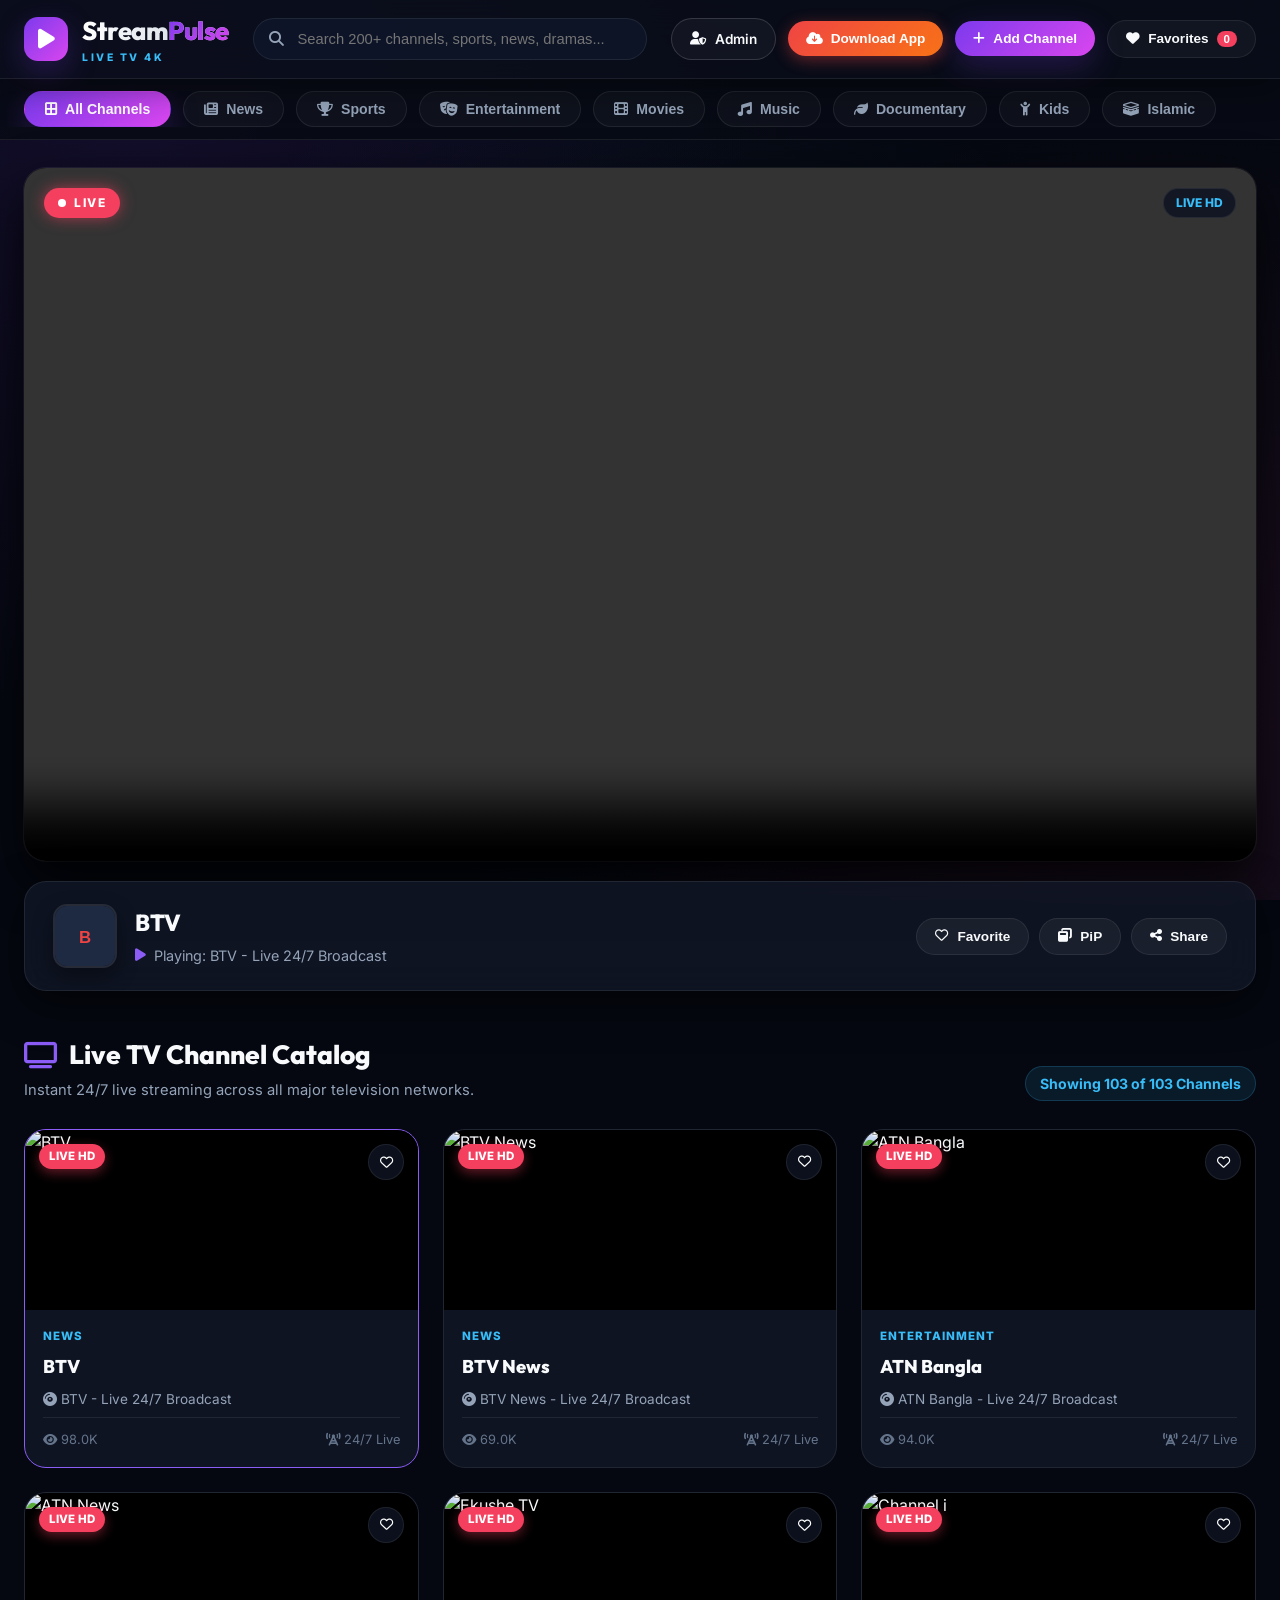
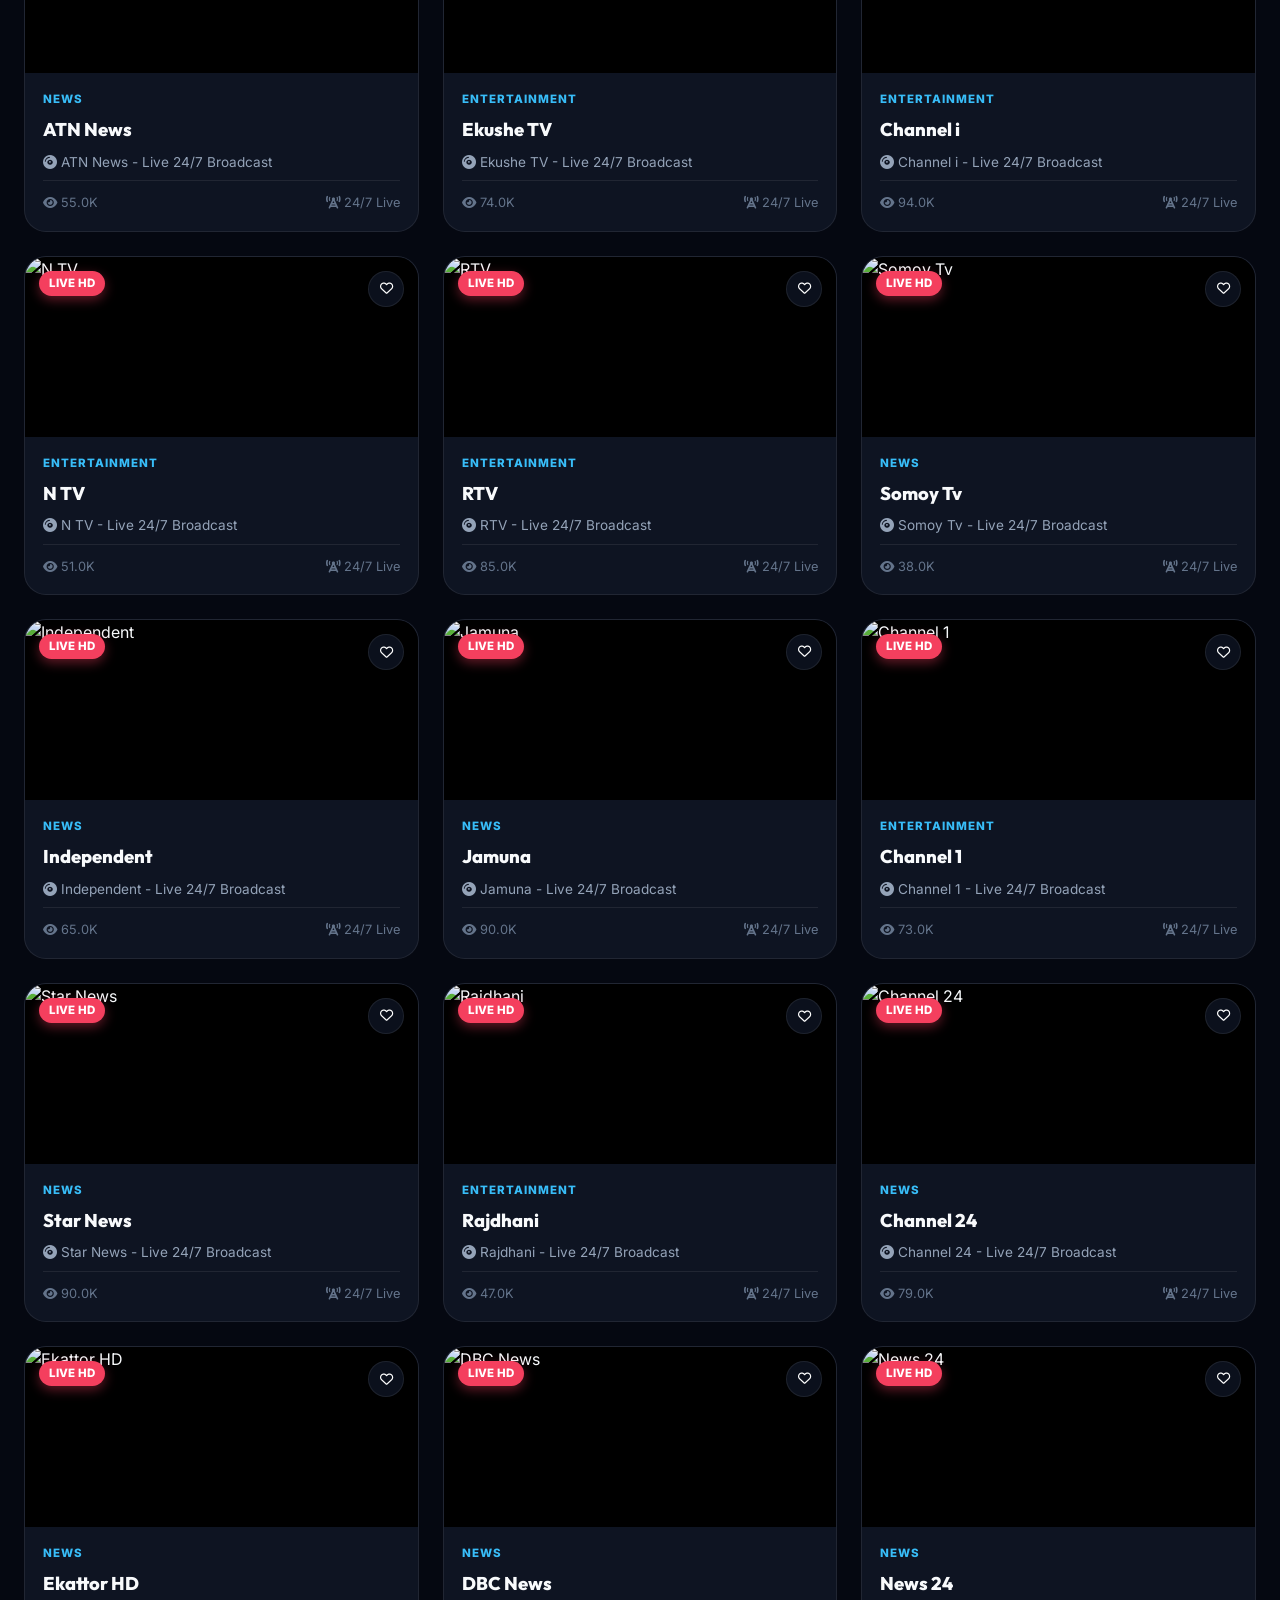
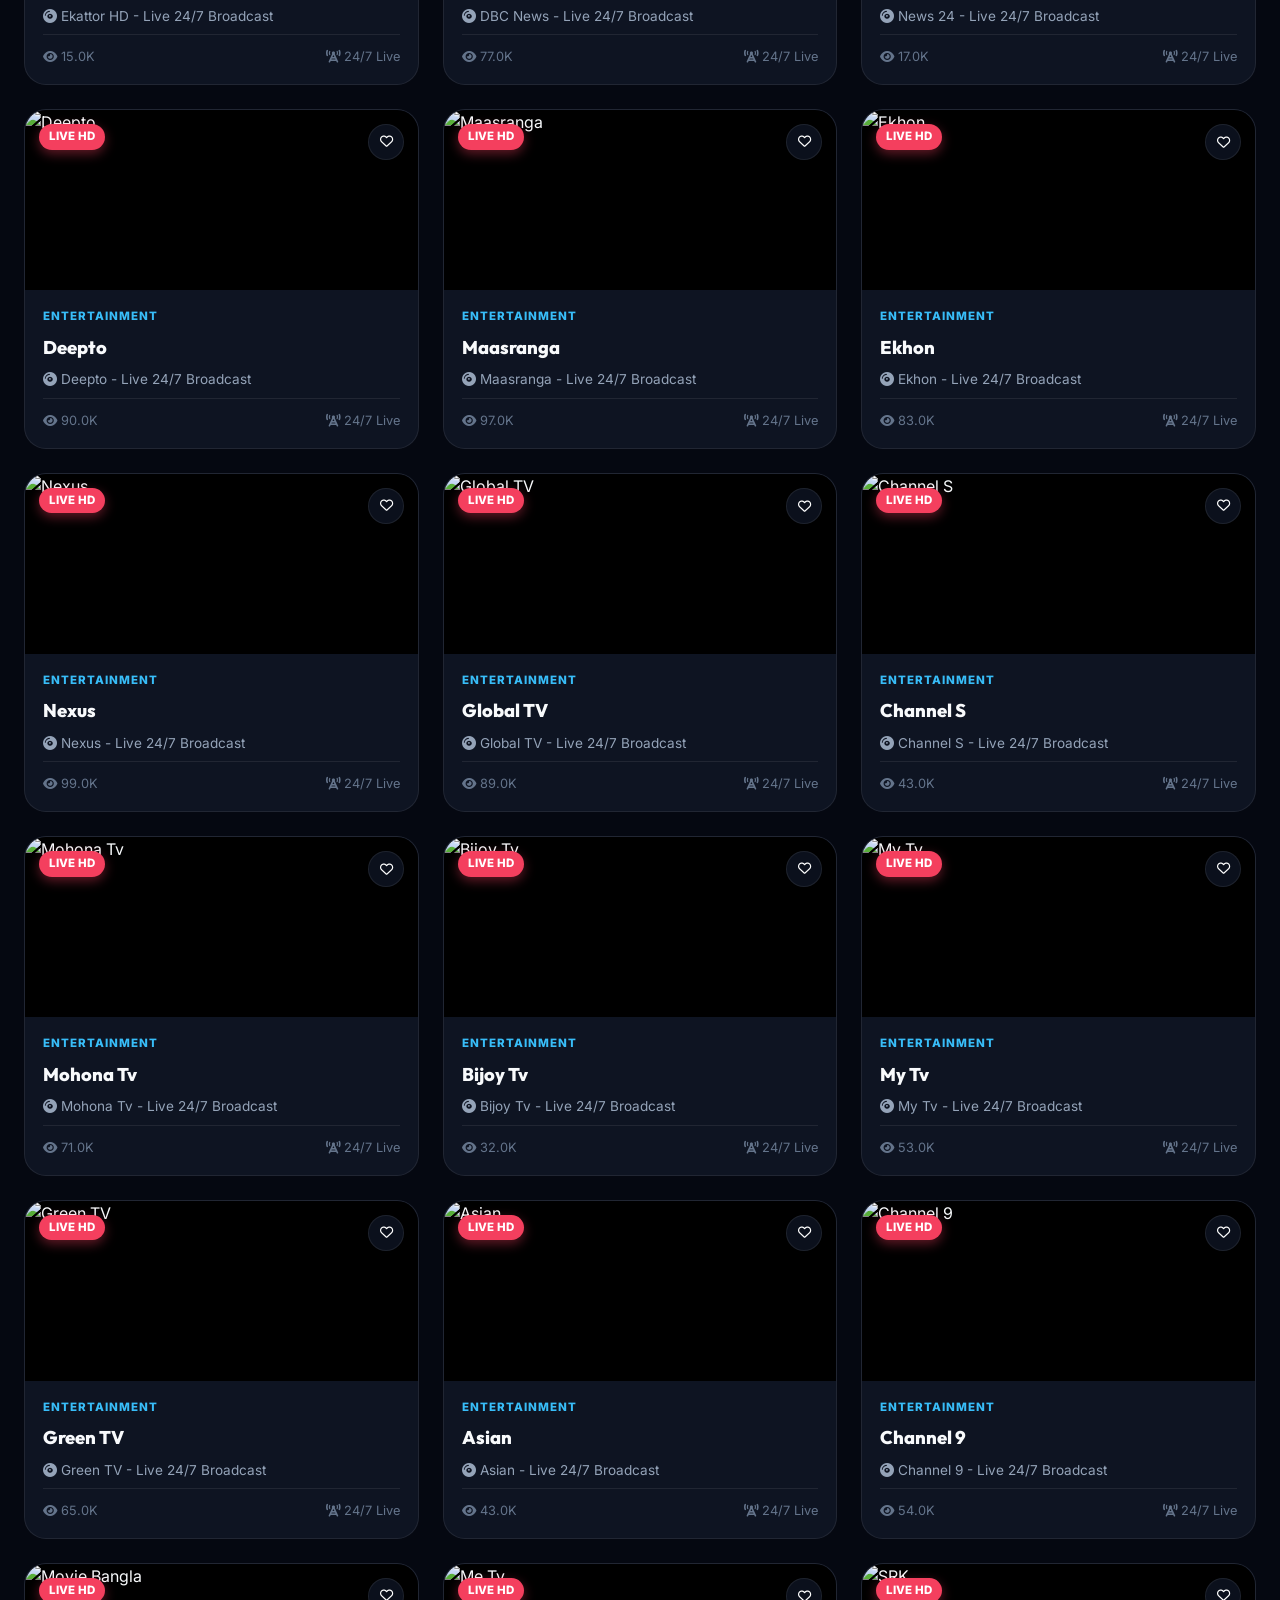
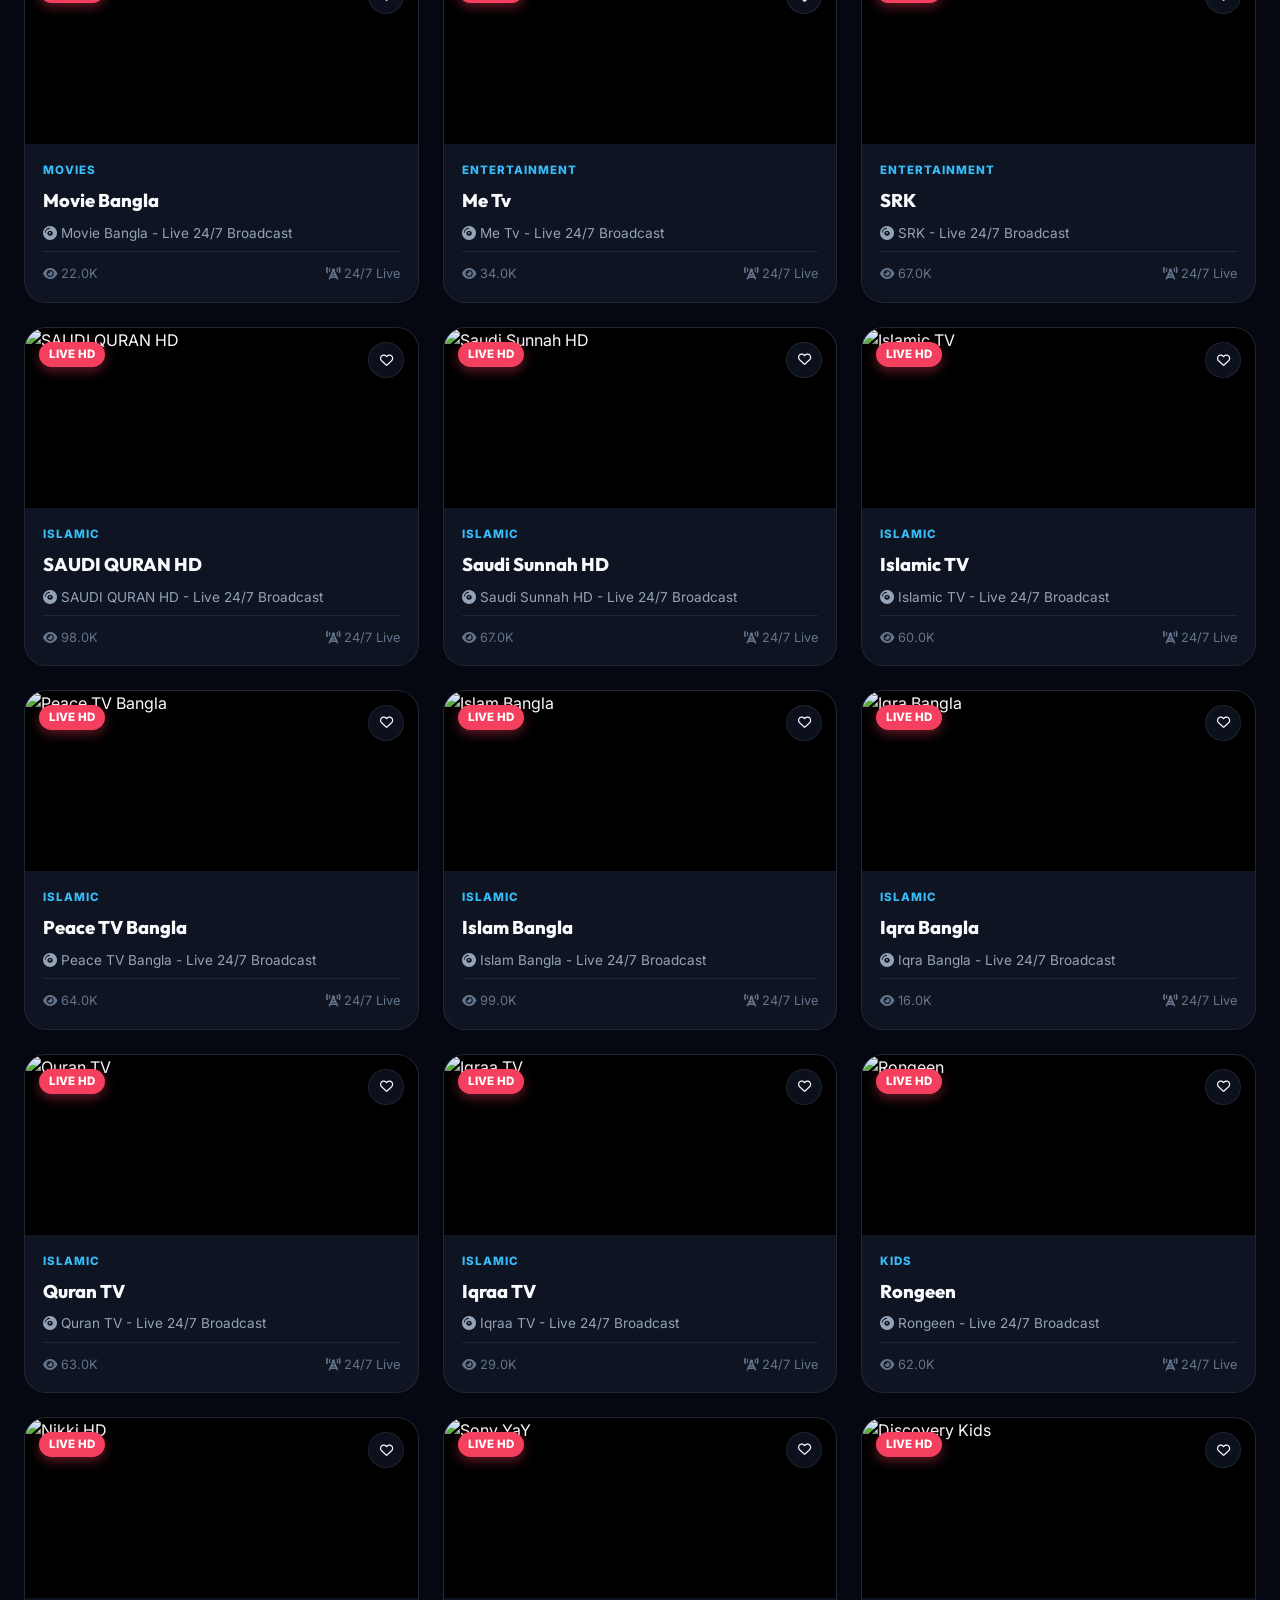
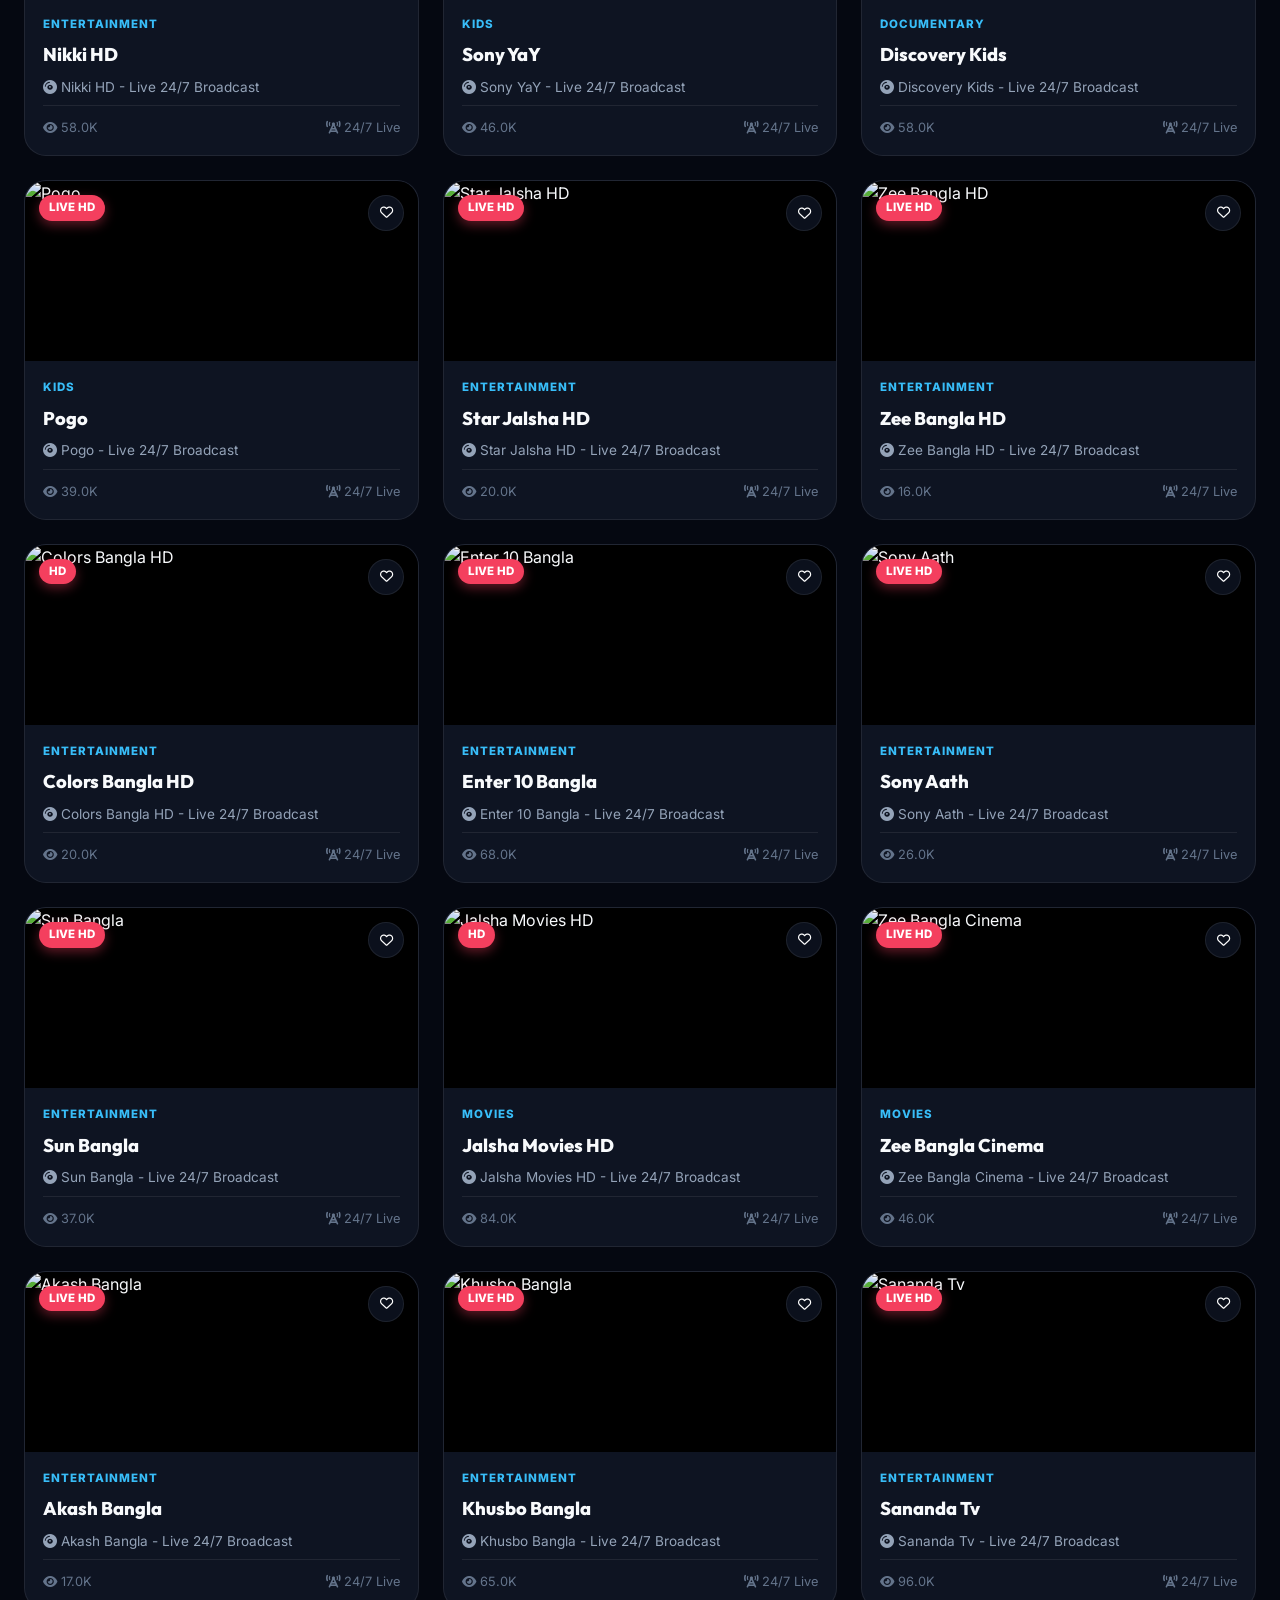
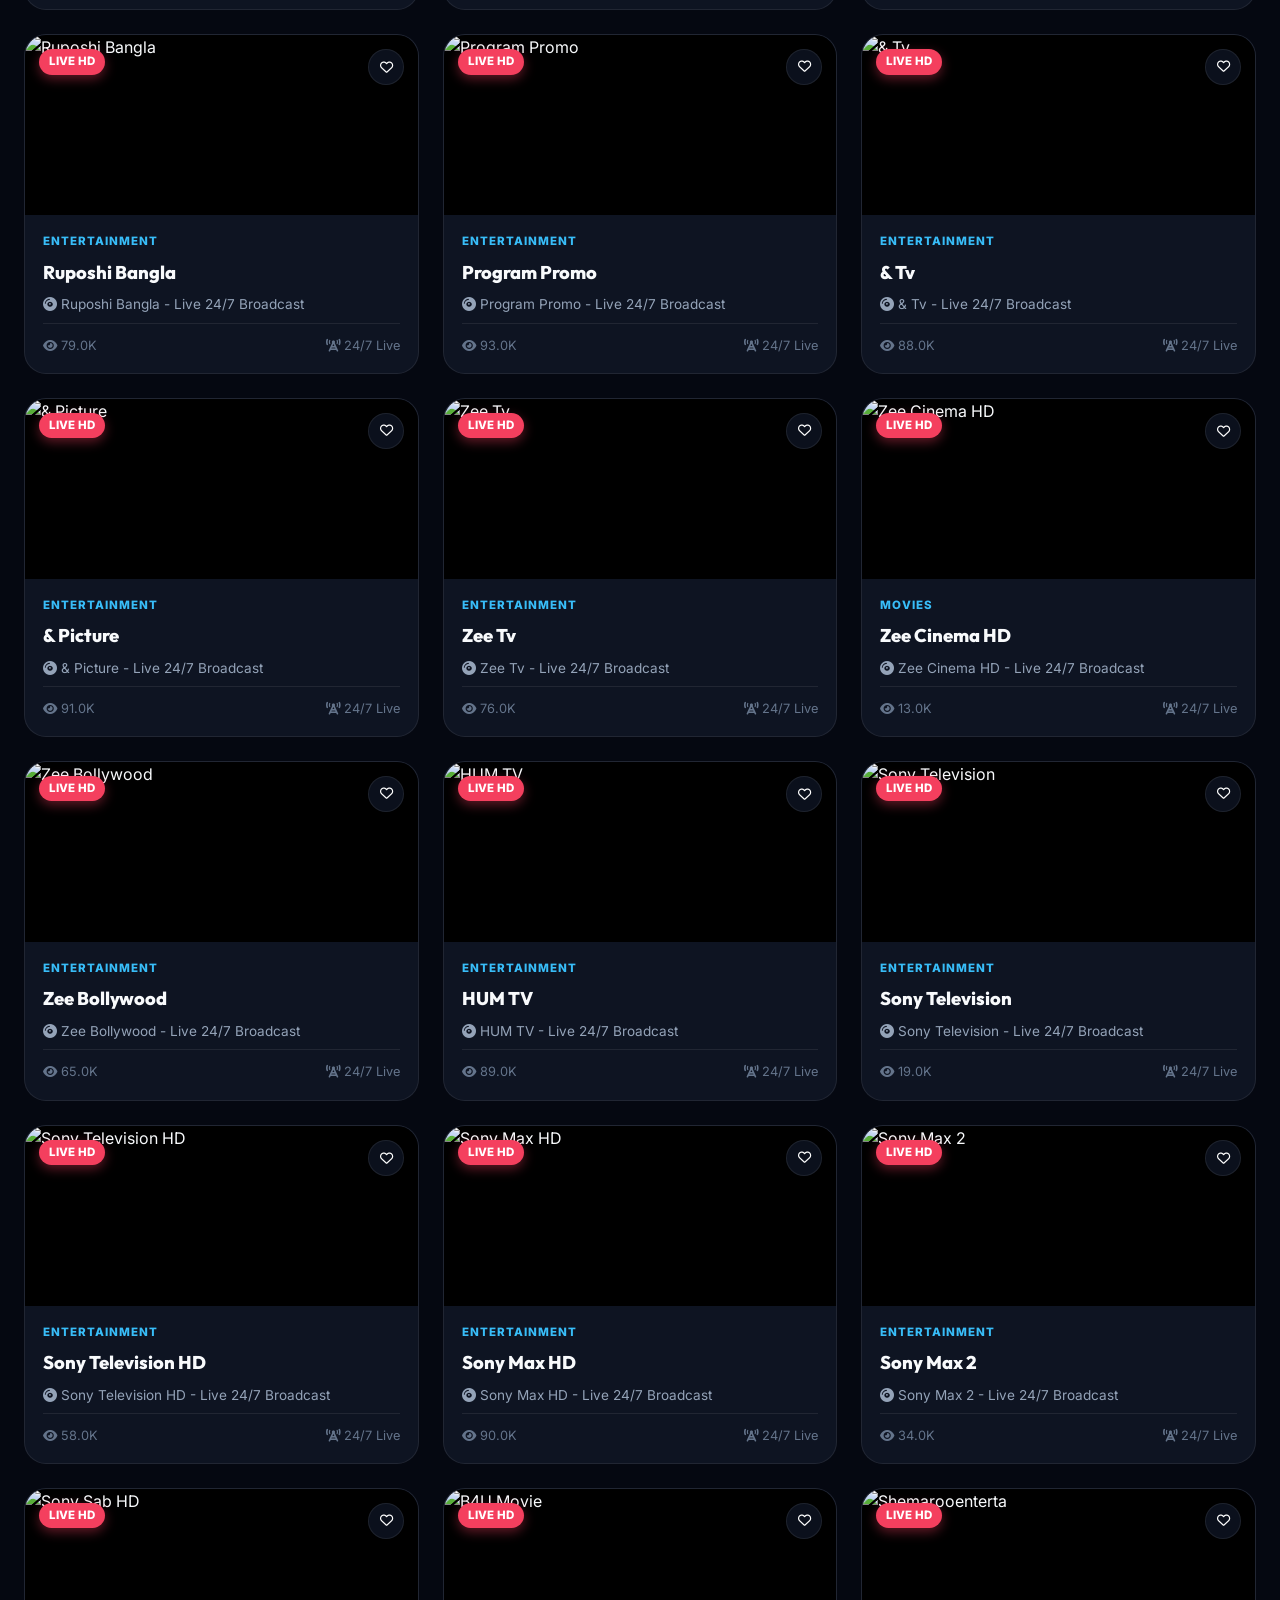
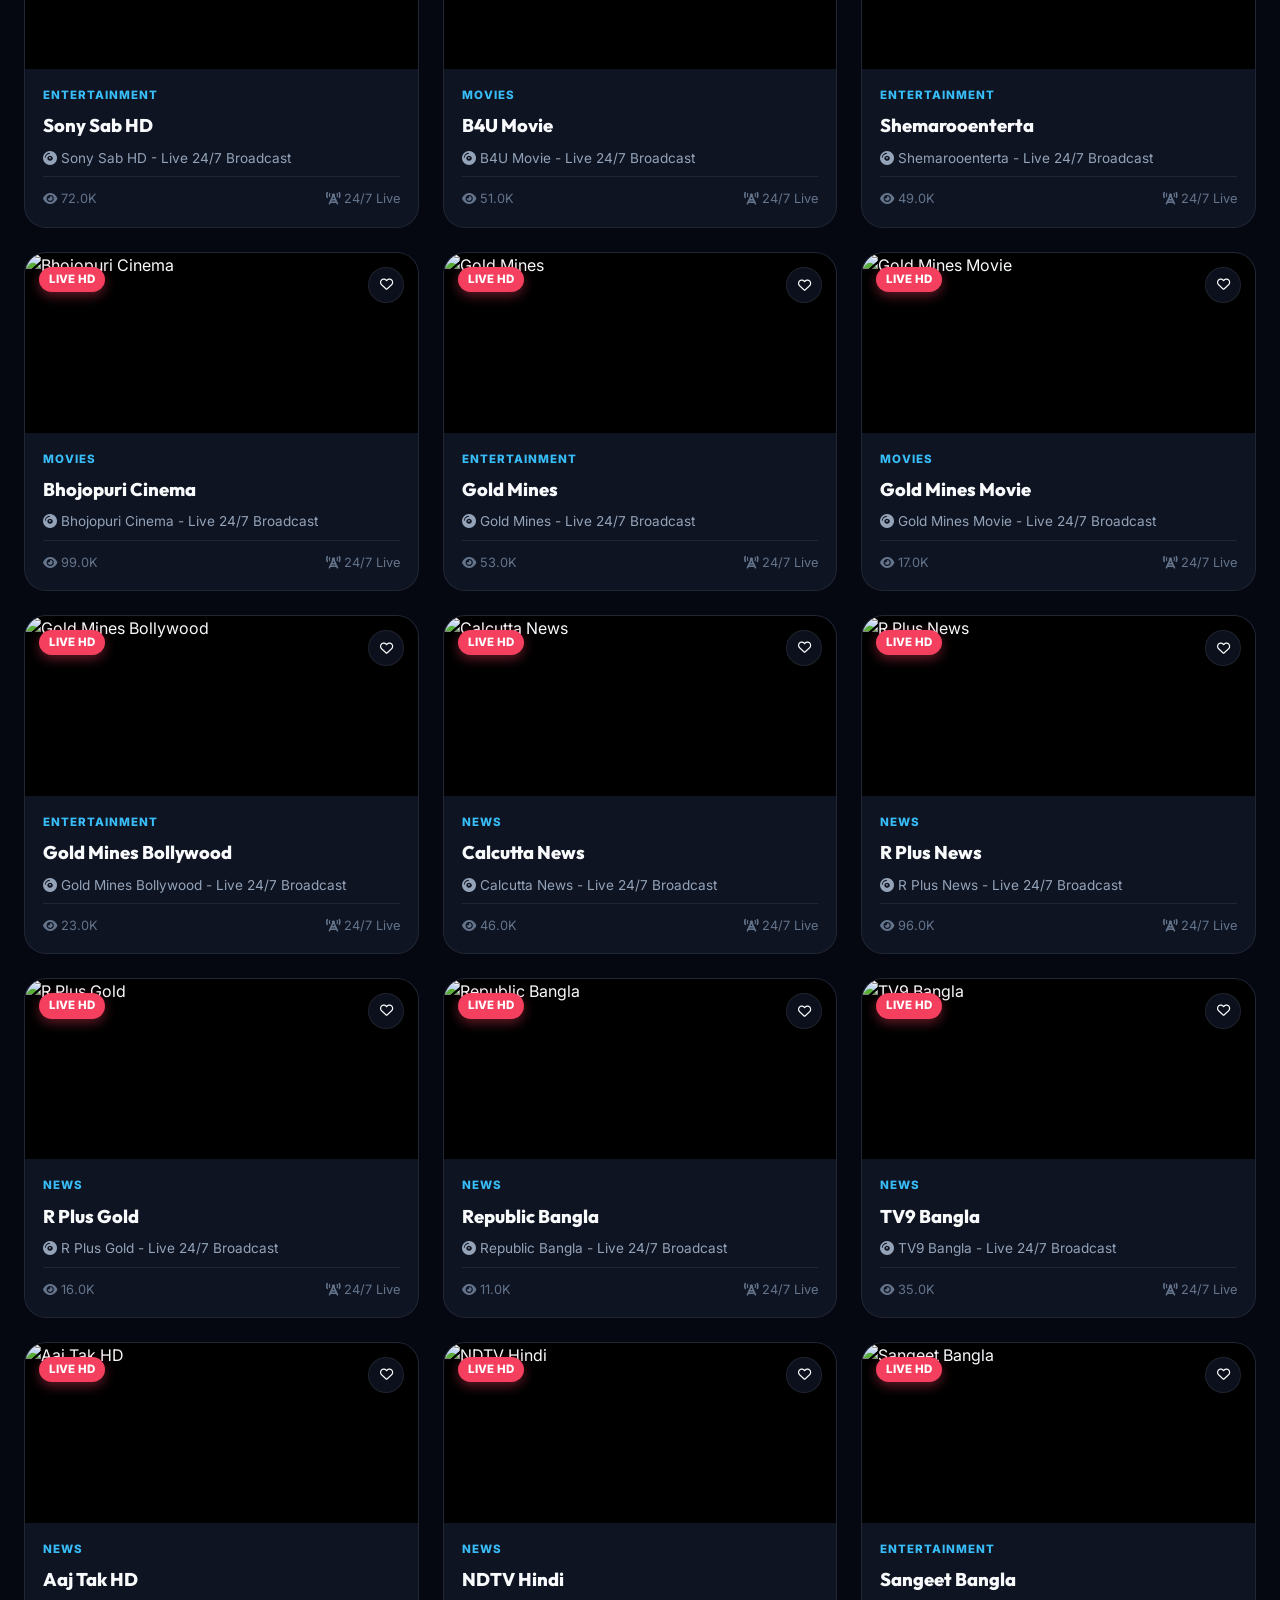
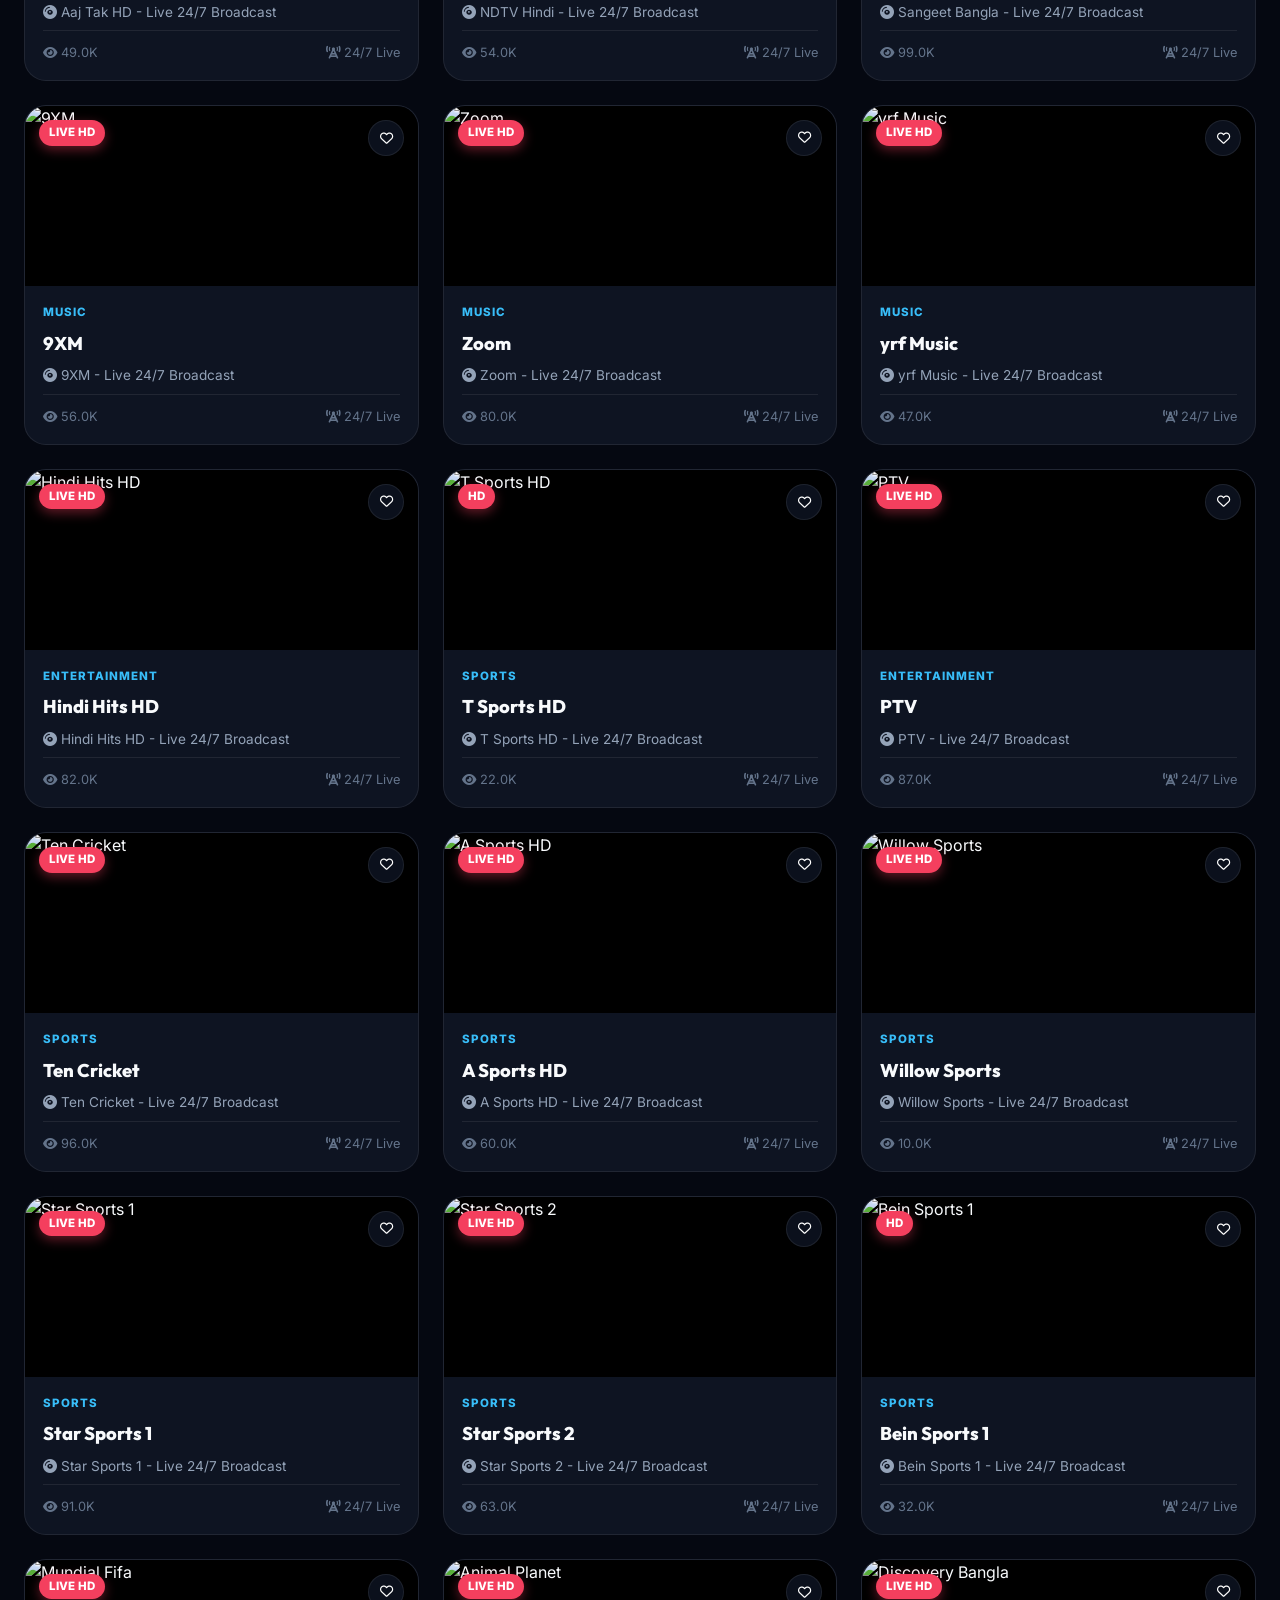
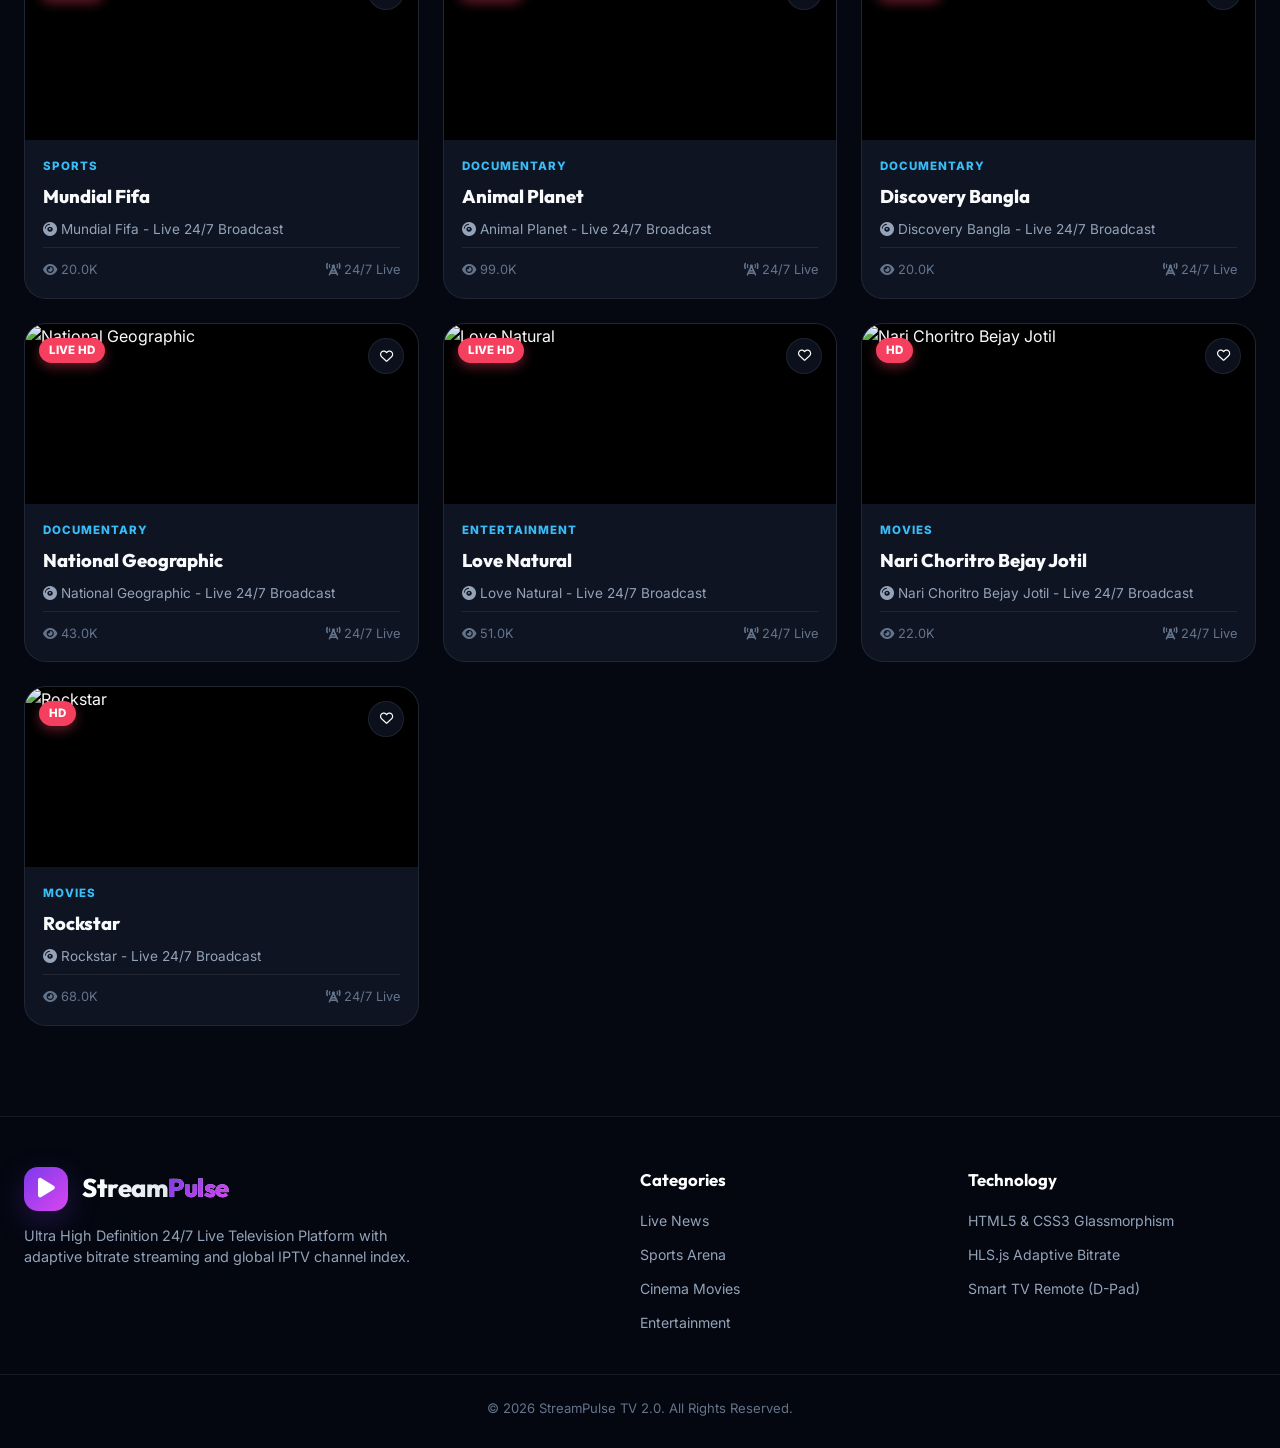
==== commit 3a9abead: "Add admin control panel link to navigation" ====
--- a/index.html
+++ b/index.html
@@ -44,6 +44,10 @@
 
       <!-- User Actions -->
       <div class="nav-actions">
+        <a href="admin.html" class="nav-btn" title="Admin Control Panel" style="text-decoration: none; border-color: rgba(255,255,255,0.15);">
+          <i class="fa-solid fa-user-shield"></i>
+          <span>Admin</span>
+        </a>
         <button id="download-app-btn" class="nav-btn primary accent-gradient" title="Download Mobile & Android TV App">
           <i class="fa-solid fa-cloud-arrow-down"></i>
           <span>Download App</span>
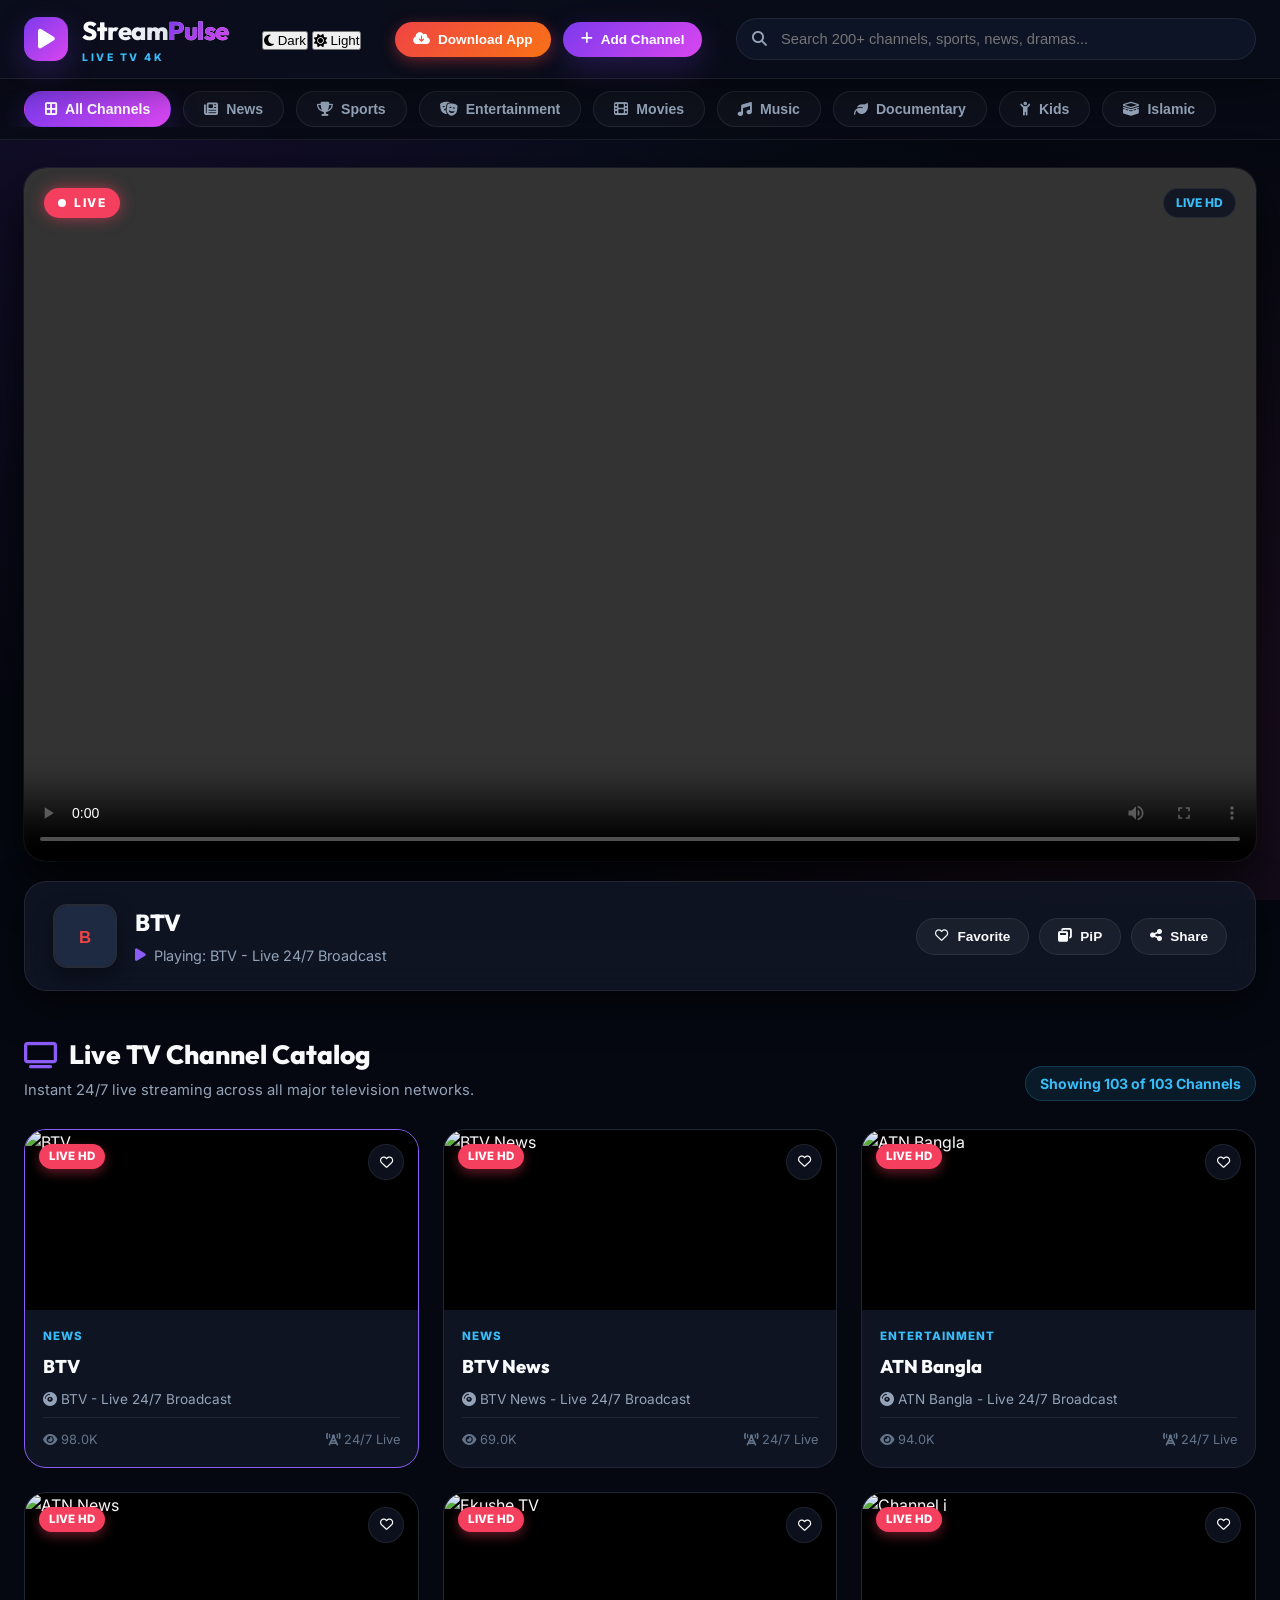
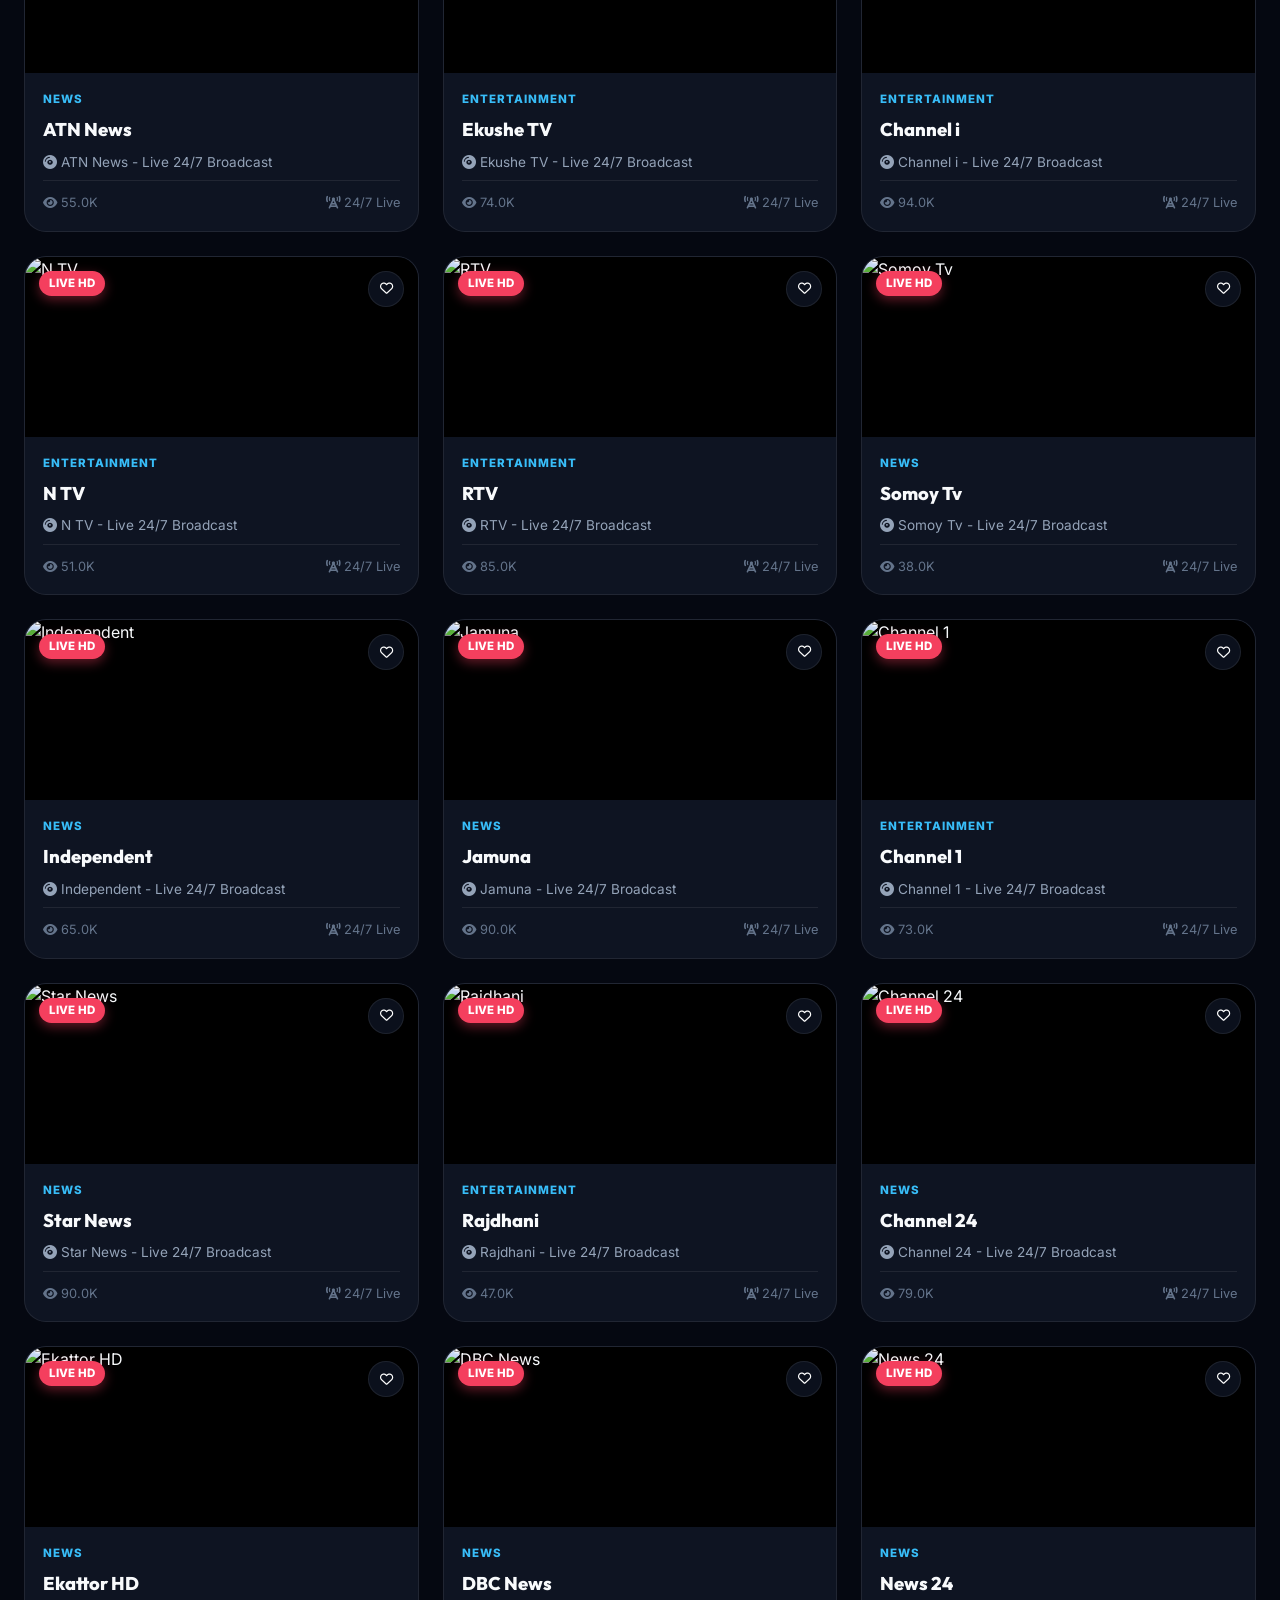
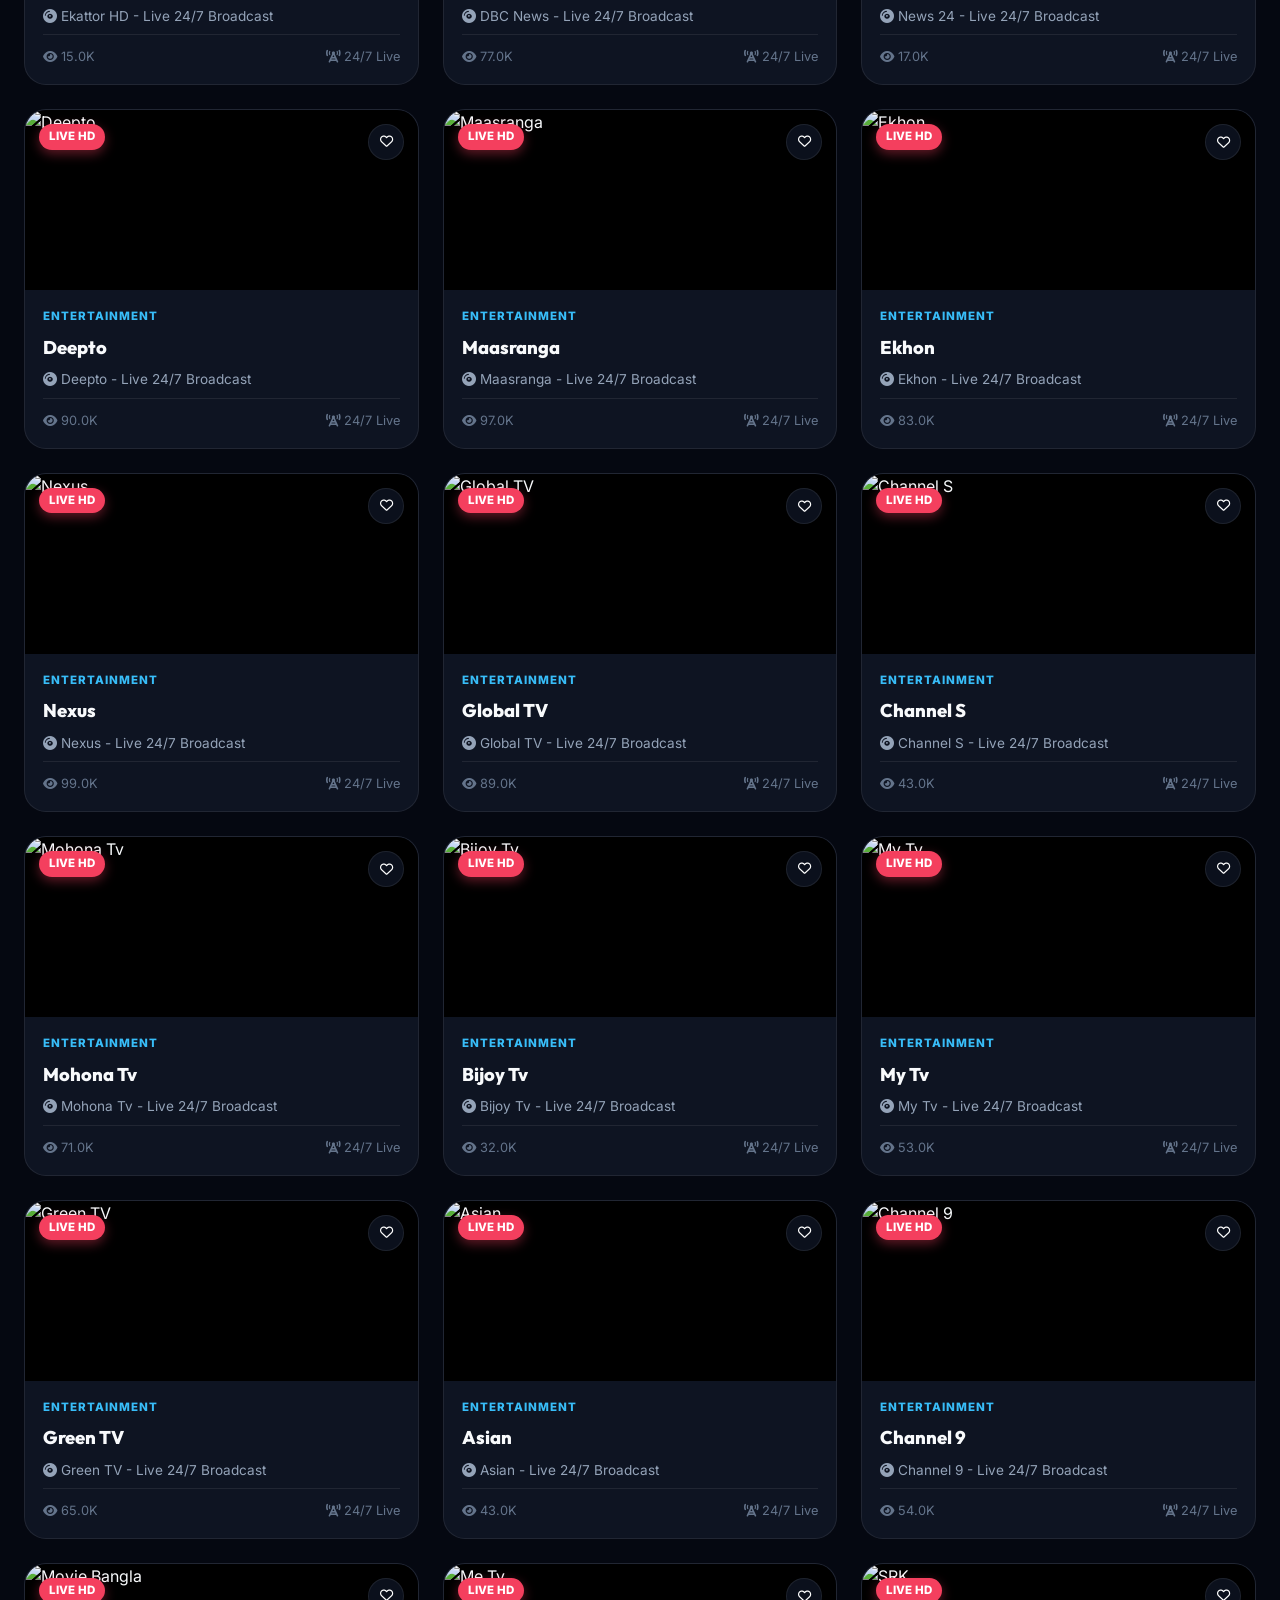
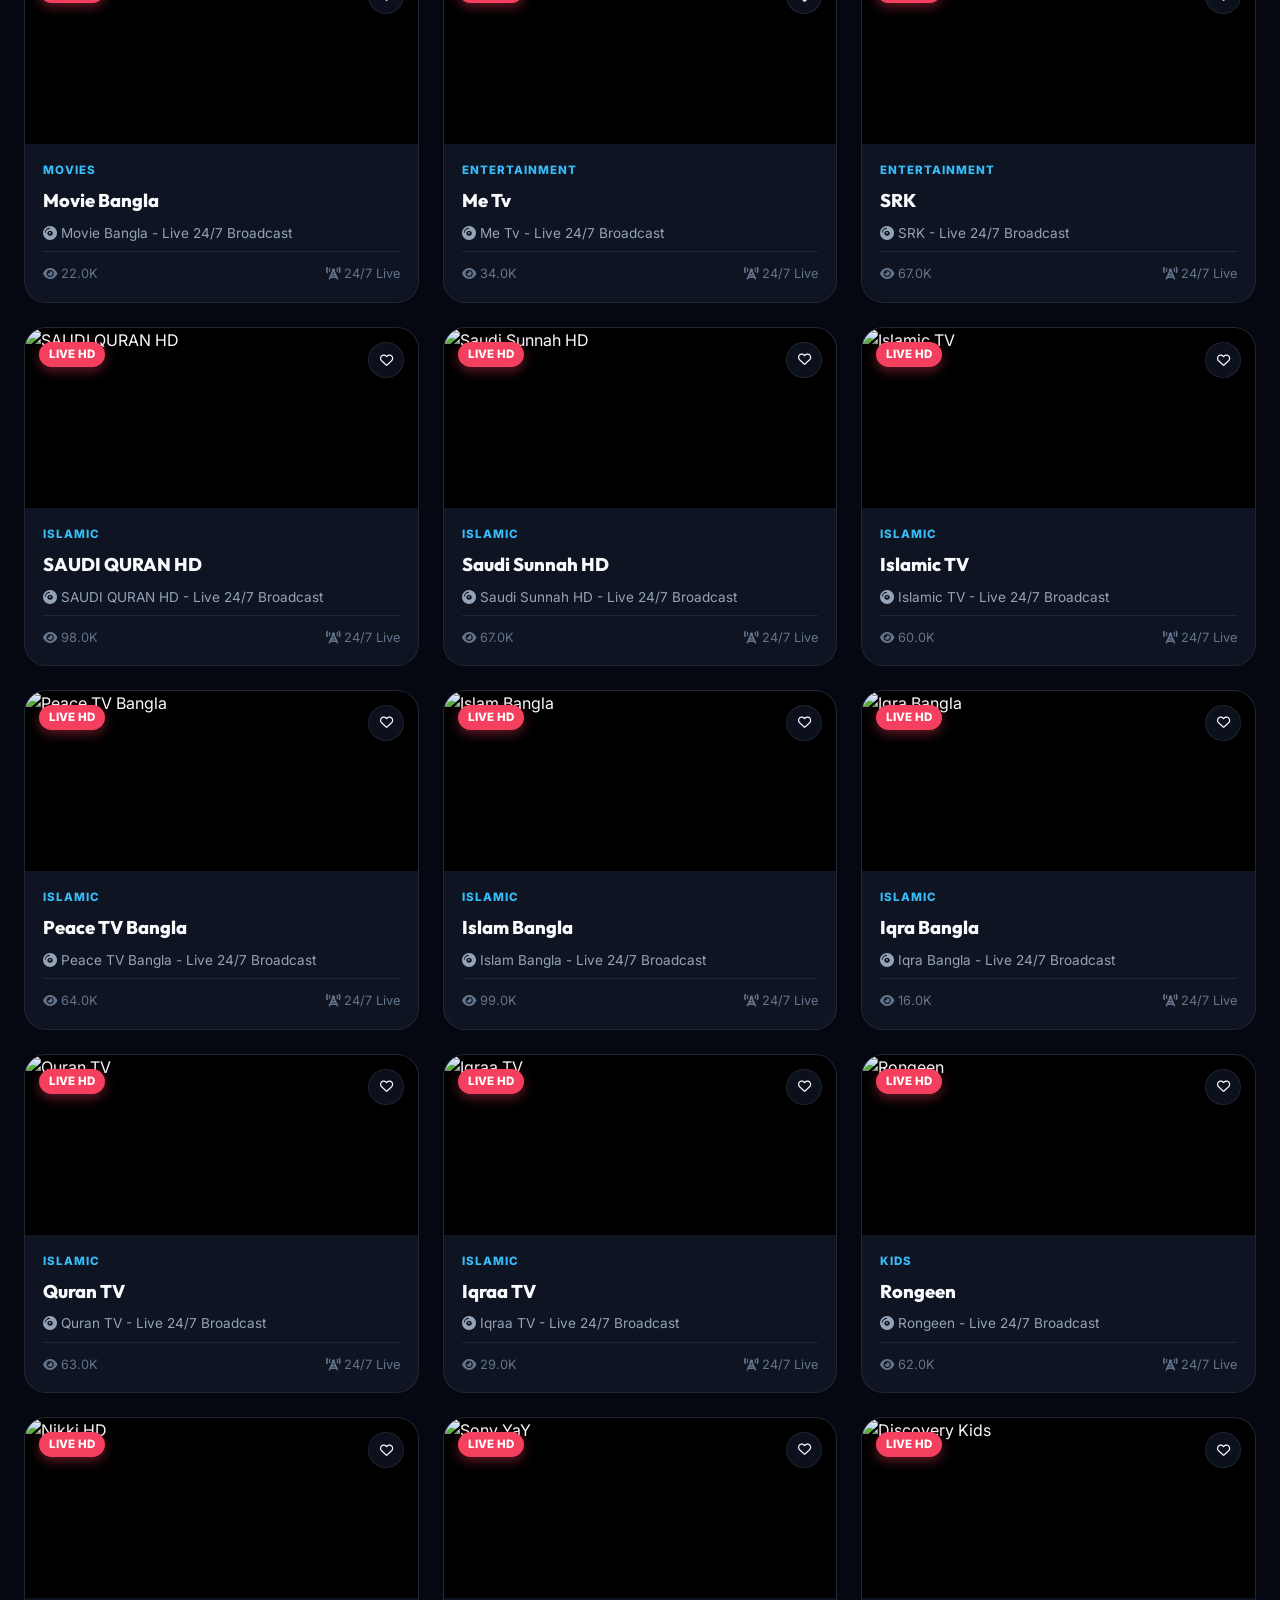
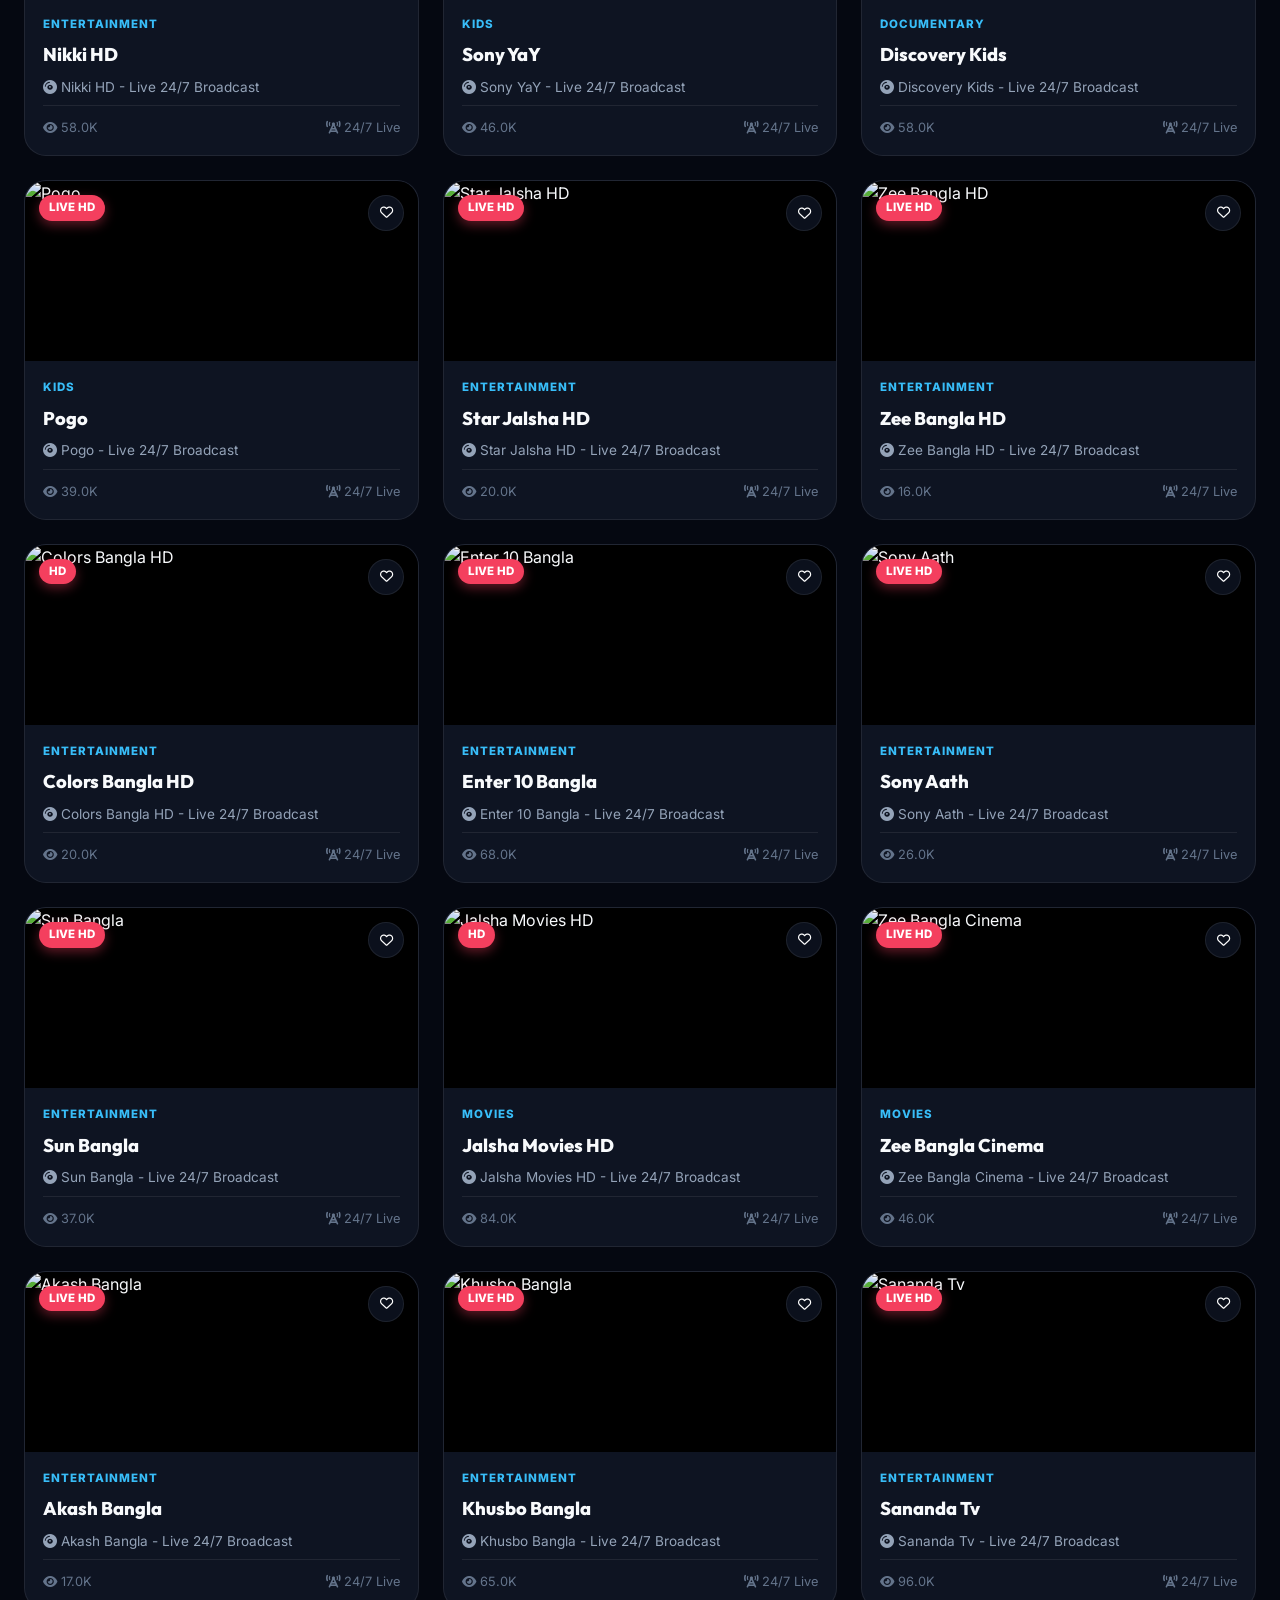
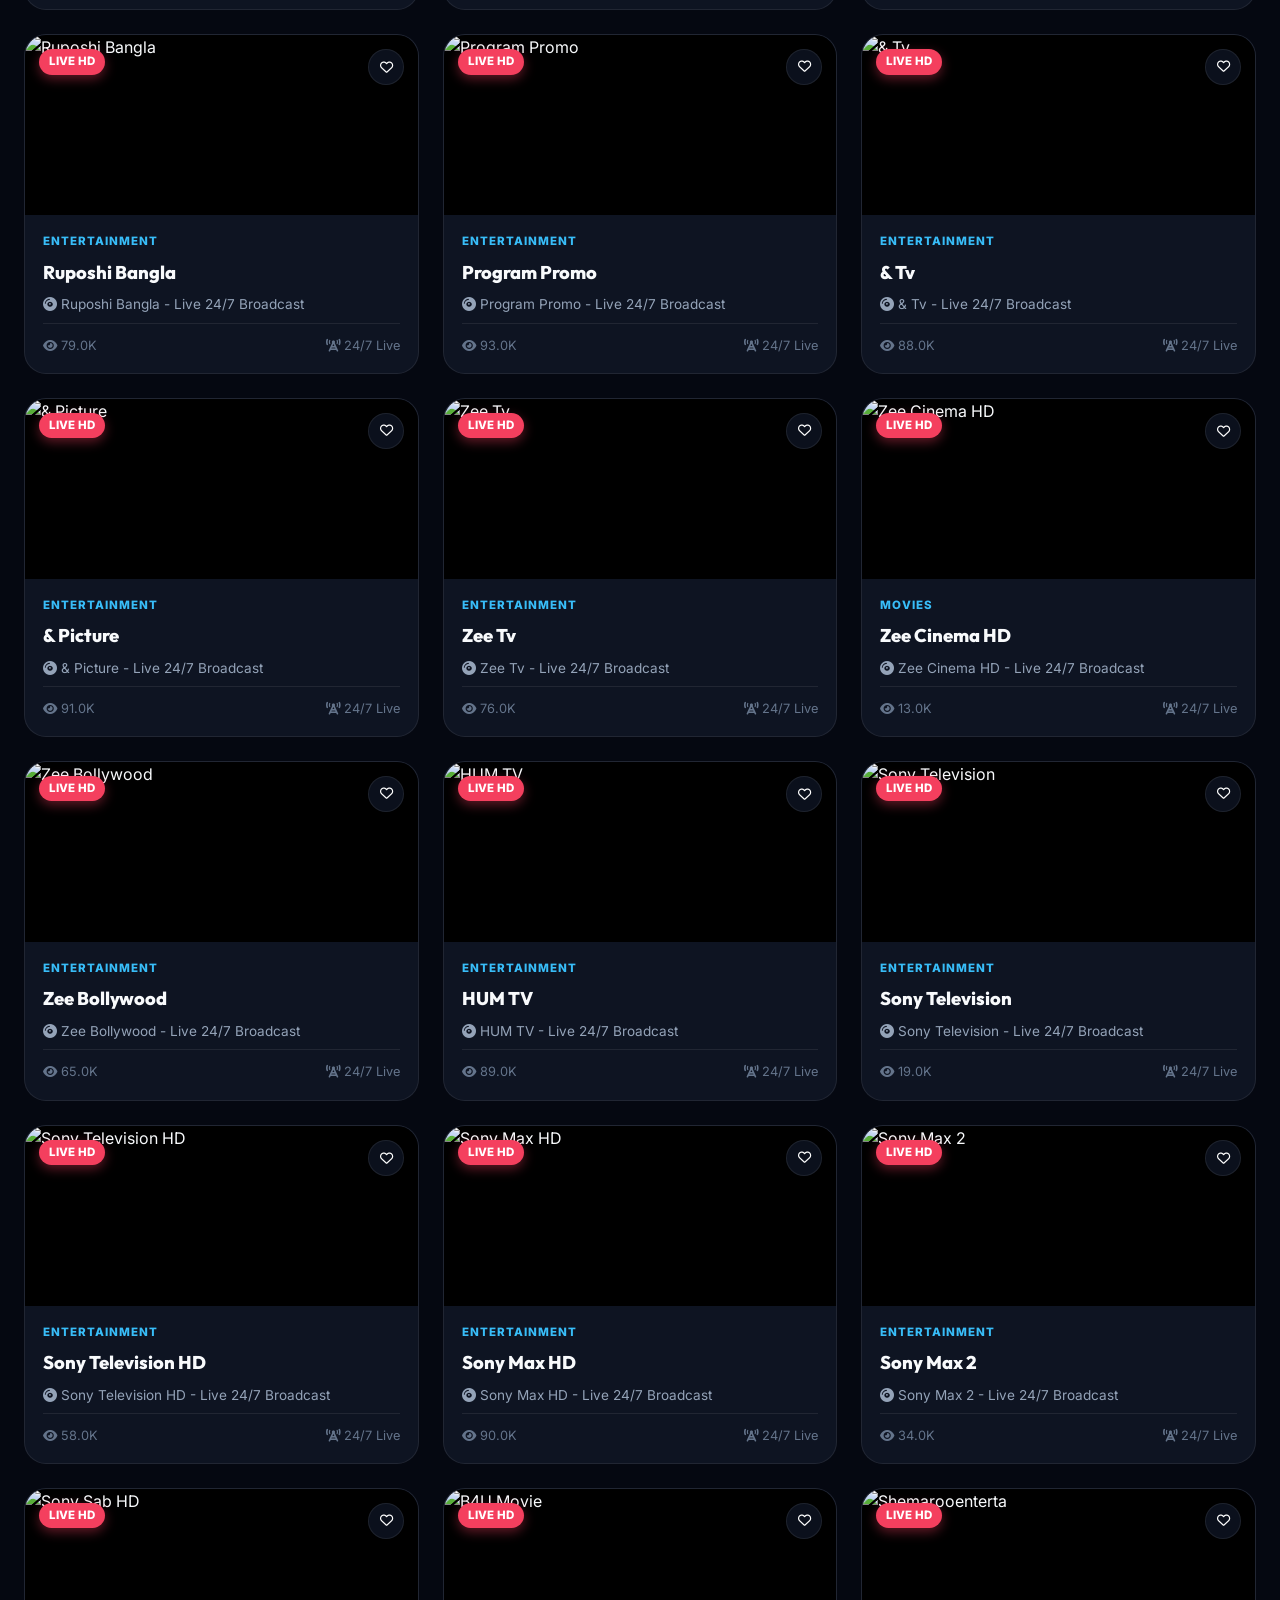
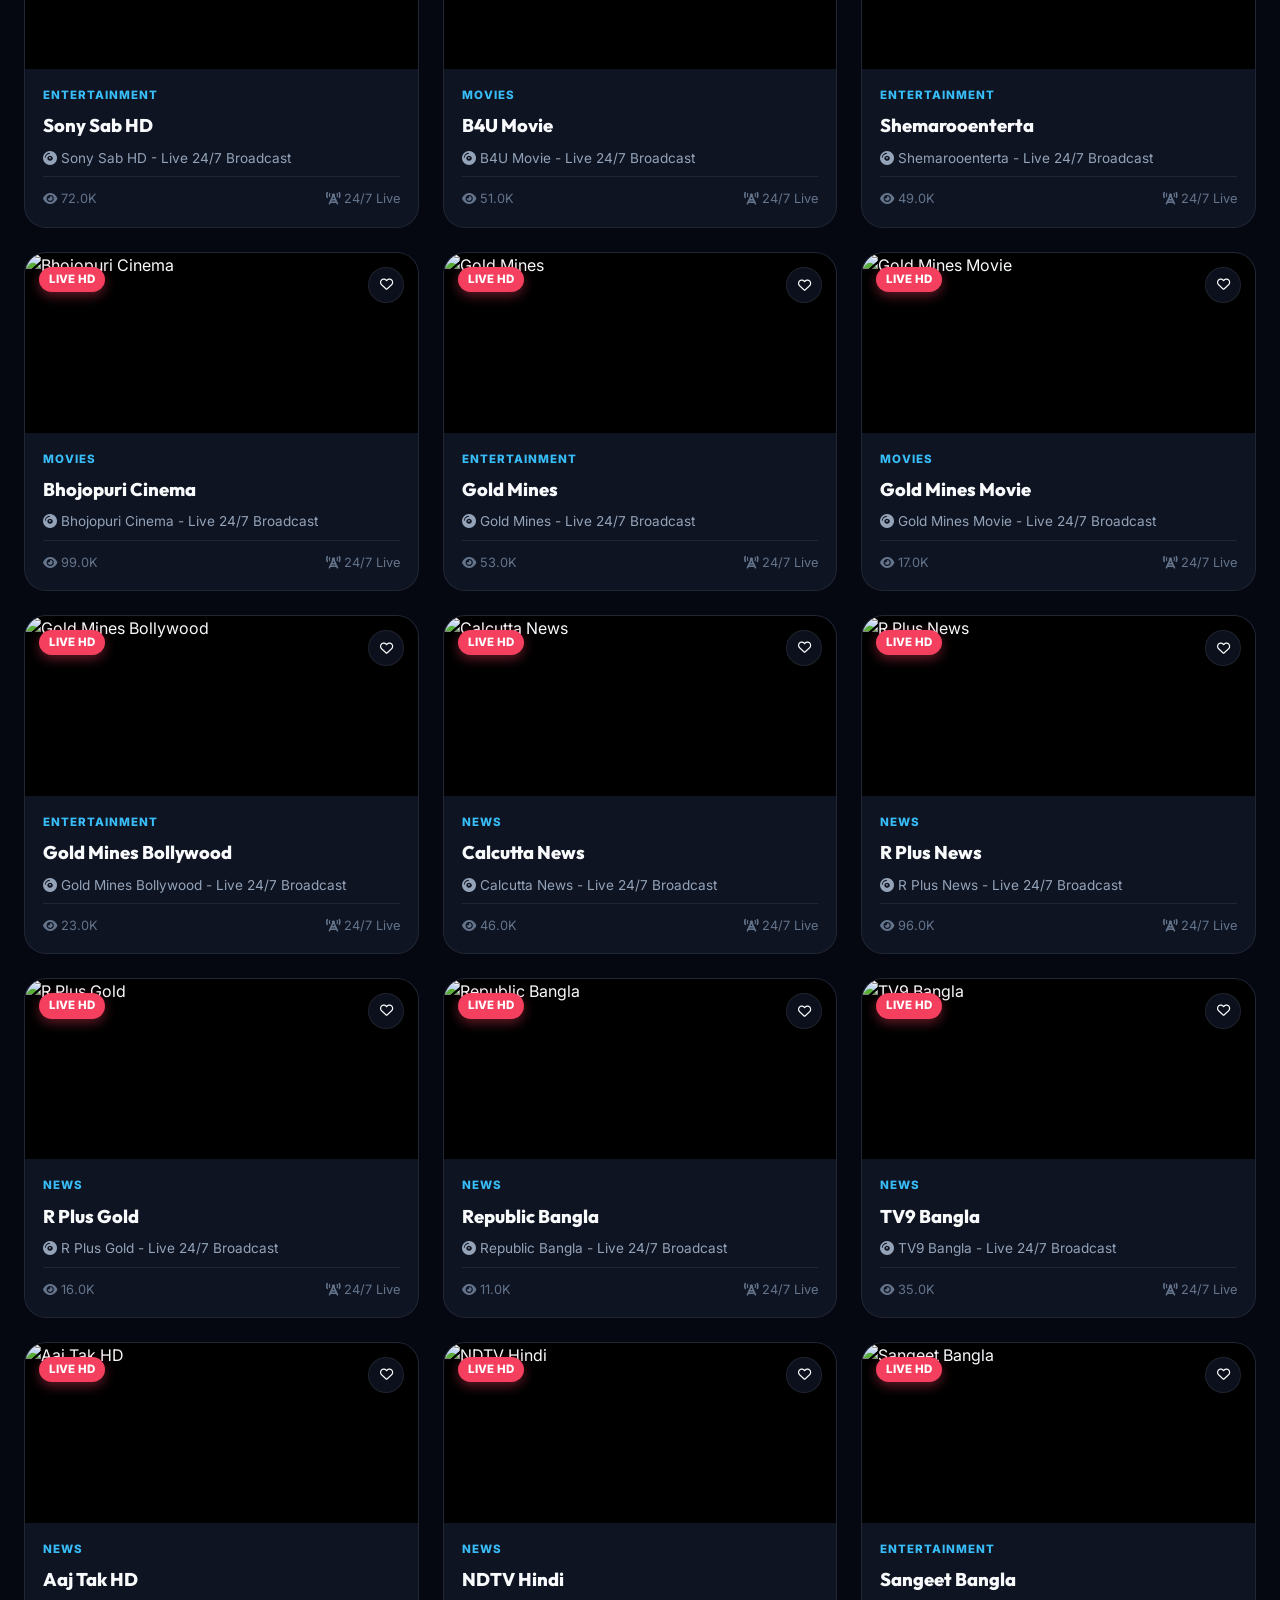
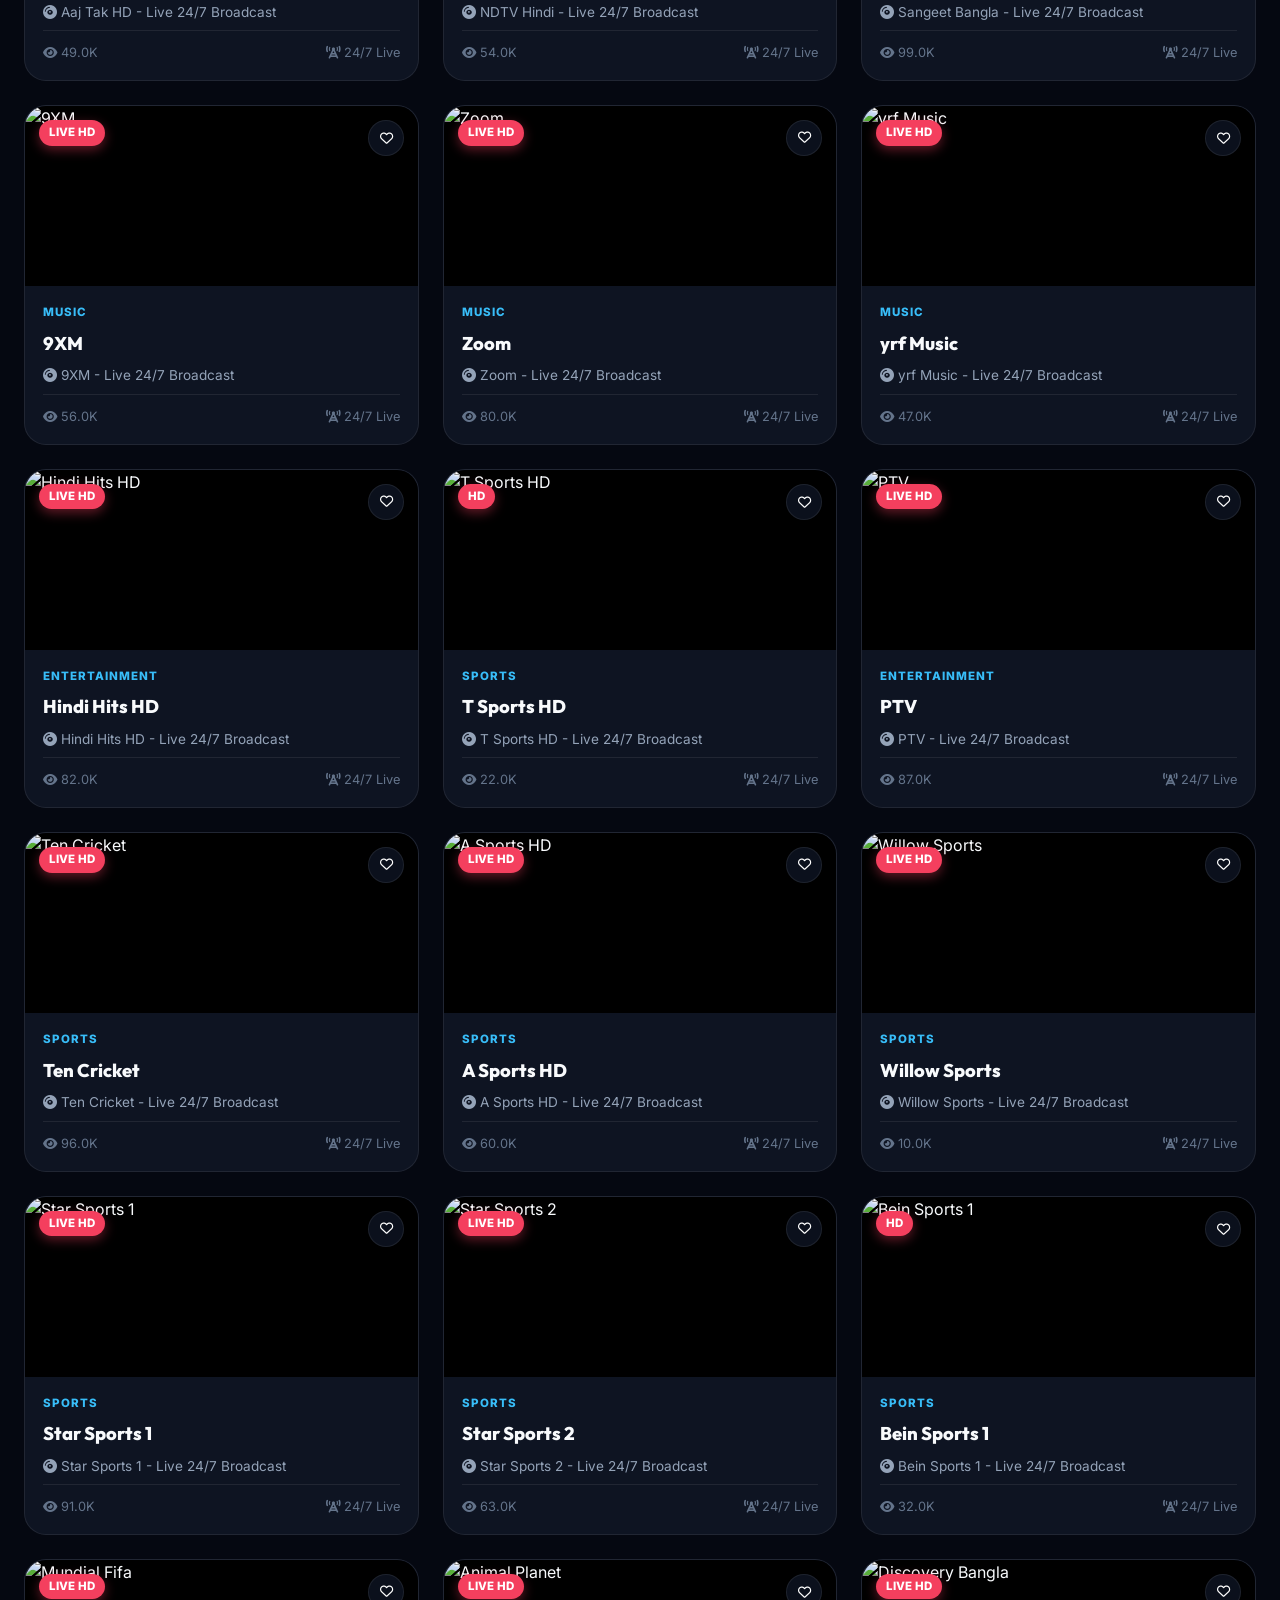
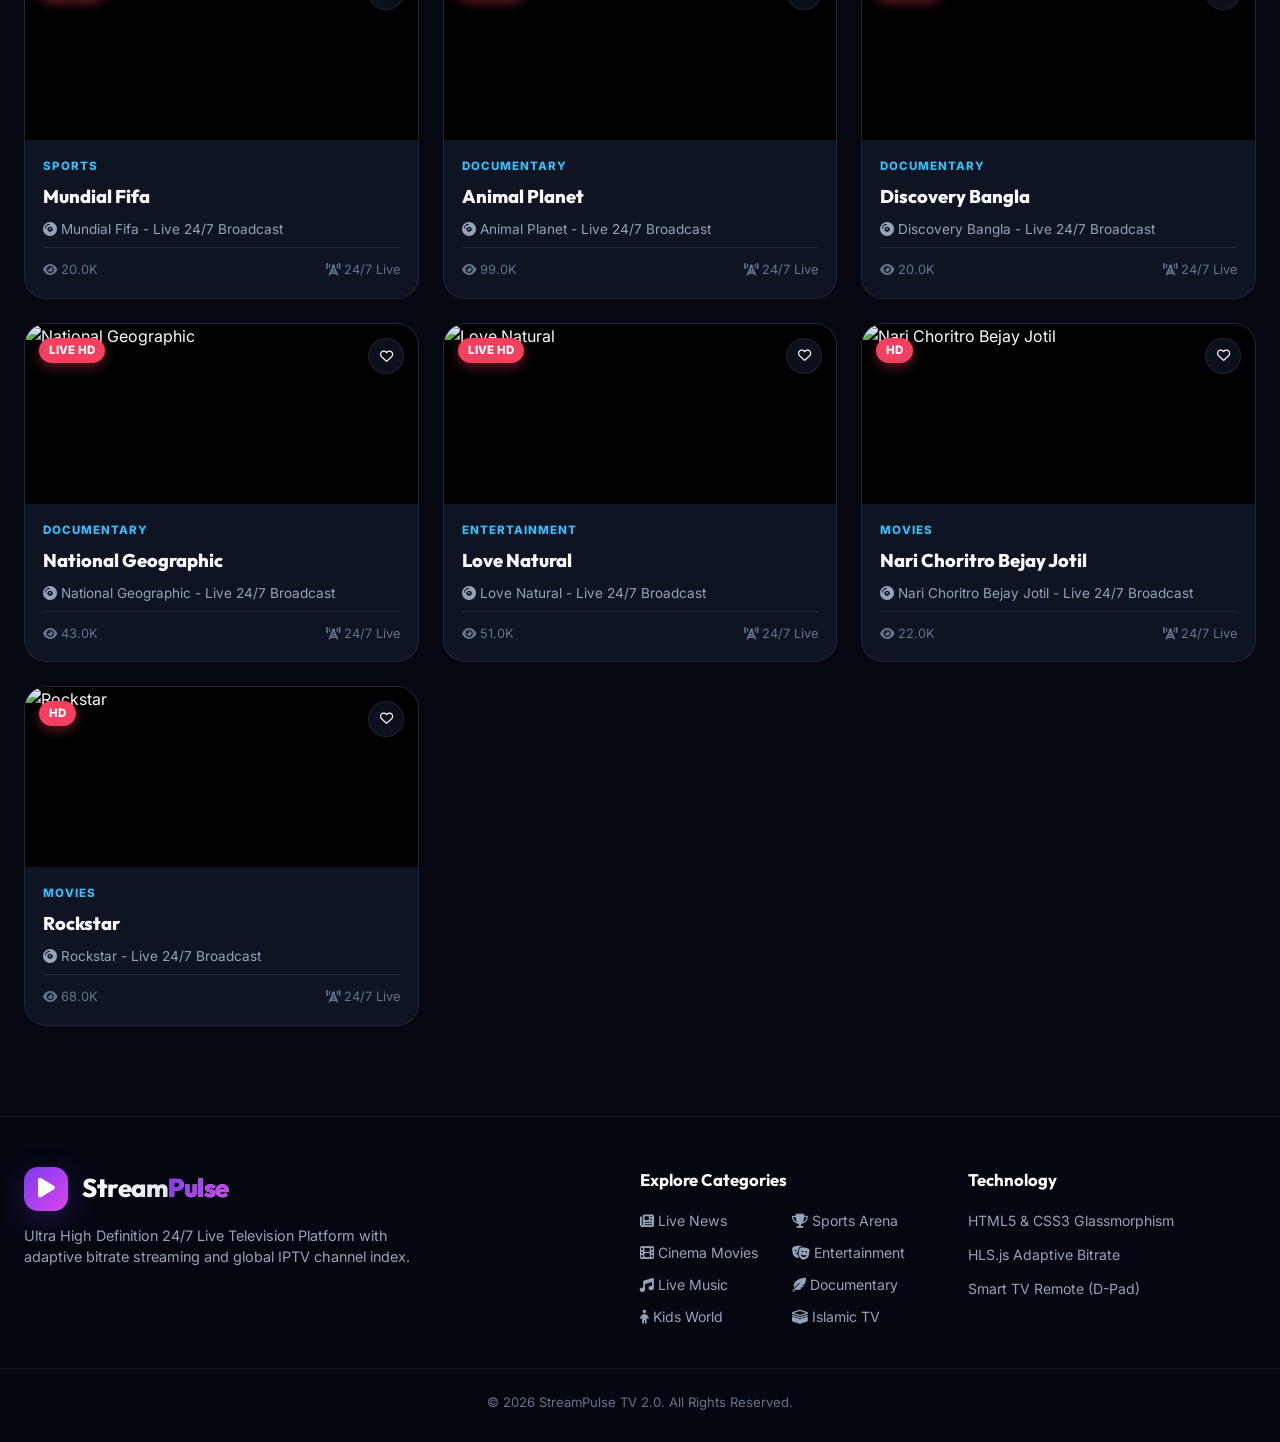
==== commit e588c481: "Update index.html" ====
--- a/index.html
+++ b/index.html
@@ -17,8 +17,10 @@
   <!-- Custom Styles -->
   <link rel="stylesheet" href="styles.css">
   
-  <!-- HLS.js Library -->
+  <!-- HLS.js & Plyr Ultra Video Player Engine -->
   <script src="https://cdn.jsdelivr.net/npm/hls.js@latest"></script>
+  <link rel="stylesheet" href="https://cdn.plyr.io/3.7.8/plyr.css">
+  <script src="https://cdn.plyr.io/3.7.8/plyr.js"></script>
 </head>
 <body>
 
@@ -35,19 +37,18 @@
         </div>
       </div>
 
-      <!-- Search Input -->
-      <div class="search-box">
-        <i class="fa-solid fa-magnifying-glass search-icon"></i>
-        <input type="text" id="search-input" placeholder="Search 200+ channels, sports, news, dramas..." autocomplete="off">
-        <button id="clear-search" class="clear-btn hidden"><i class="fa-solid fa-xmark"></i></button>
+      <!-- Middle Pill Theme Switcher -->
+      <div class="theme-switch-pill" id="theme-pill-switch">
+        <button class="theme-pill-btn active" data-theme="dark">
+          <i class="fa-solid fa-moon"></i> <span>Dark</span>
+        </button>
+        <button class="theme-pill-btn" data-theme="light">
+          <i class="fa-solid fa-sun"></i> <span>Light</span>
+        </button>
       </div>
 
       <!-- User Actions -->
       <div class="nav-actions">
-        <a href="admin.html" class="nav-btn" title="Admin Control Panel" style="text-decoration: none; border-color: rgba(255,255,255,0.15);">
-          <i class="fa-solid fa-user-shield"></i>
-          <span>Admin</span>
-        </a>
         <button id="download-app-btn" class="nav-btn primary accent-gradient" title="Download Mobile & Android TV App">
           <i class="fa-solid fa-cloud-arrow-down"></i>
           <span>Download App</span>
@@ -56,11 +57,13 @@
           <i class="fa-solid fa-plus"></i>
           <span>Add Channel</span>
         </button>
-        <button id="fav-toggle-filter" class="nav-btn" title="View Favorite Channels">
-          <i class="fa-solid fa-heart"></i>
-          <span>Favorites</span>
-          <span id="fav-count-badge" class="badge">0</span>
-        </button>
+      </div>
+
+      <!-- Search Input (Right Aligned) -->
+      <div class="search-box">
+        <i class="fa-solid fa-magnifying-glass search-icon"></i>
+        <input type="text" id="search-input" placeholder="Search 200+ channels, sports, news, dramas..." autocomplete="off">
+        <button id="clear-search" class="clear-btn hidden"><i class="fa-solid fa-xmark"></i></button>
       </div>
     </div>
   </header>
@@ -274,12 +277,16 @@
         <p>Ultra High Definition 24/7 Live Television Platform with adaptive bitrate streaming and global IPTV channel index.</p>
       </div>
       <div class="footer-links">
-        <h4>Categories</h4>
-        <ul>
-          <li><a href="#" data-filter="news">Live News</a></li>
-          <li><a href="#" data-filter="sports">Sports Arena</a></li>
-          <li><a href="#" data-filter="movies">Cinema Movies</a></li>
-          <li><a href="#" data-filter="entertainment">Entertainment</a></li>
+        <h4>Explore Categories</h4>
+        <ul style="display: grid; grid-template-columns: 1fr 1fr; gap: 8px 16px;">
+          <li><a href="#channels-section" data-filter="news"><i class="fa-solid fa-newspaper"></i> Live News</a></li>
+          <li><a href="#channels-section" data-filter="sports"><i class="fa-solid fa-trophy"></i> Sports Arena</a></li>
+          <li><a href="#channels-section" data-filter="movies"><i class="fa-solid fa-film"></i> Cinema Movies</a></li>
+          <li><a href="#channels-section" data-filter="entertainment"><i class="fa-solid fa-masks-theater"></i> Entertainment</a></li>
+          <li><a href="#channels-section" data-filter="music"><i class="fa-solid fa-music"></i> Live Music</a></li>
+          <li><a href="#channels-section" data-filter="documentary"><i class="fa-solid fa-feather-pointed"></i> Documentary</a></li>
+          <li><a href="#channels-section" data-filter="kids"><i class="fa-solid fa-child"></i> Kids World</a></li>
+          <li><a href="#channels-section" data-filter="islamic"><i class="fa-solid fa-kaaba"></i> Islamic TV</a></li>
         </ul>
       </div>
       <div class="footer-links">
--- a/styles.css
+++ b/styles.css
@@ -970,3 +970,256 @@
   color: var(--accent-blue);
 }
 
+/* ==========================================================================
+   Admin Panel Styles
+   ========================================================================== */
+.admin-login-overlay {
+  position: fixed;
+  inset: 0;
+  background: var(--bg-dark);
+  display: flex;
+  align-items: center;
+  justify-content: center;
+  z-index: 500;
+  padding: 24px;
+}
+
+.admin-login-card {
+  background: var(--bg-surface);
+  border: 1px solid var(--border-glass);
+  border-radius: var(--radius-lg);
+  padding: 36px 32px;
+  width: 100%;
+  max-width: 420px;
+  box-shadow: 0 25px 60px rgba(0, 0, 0, 0.8), 0 0 30px rgba(124, 58, 237, 0.2);
+}
+
+.admin-stats-grid {
+  display: grid;
+  grid-template-columns: repeat(auto-fit, minmax(240px, 1fr));
+  gap: 20px;
+  margin-bottom: 28px;
+}
+
+.admin-stat-card {
+  background: var(--bg-card);
+  border: 1px solid var(--border-glass);
+  border-radius: var(--radius-lg);
+  padding: 20px;
+  display: flex;
+  align-items: center;
+  gap: 16px;
+  box-shadow: var(--shadow-card);
+}
+
+.stat-icon {
+  width: 52px;
+  height: 52px;
+  border-radius: var(--radius-md);
+  display: flex;
+  align-items: center;
+  justify-content: center;
+  font-size: 1.4rem;
+  color: #fff;
+}
+.stat-icon.purple { background: var(--primary-gradient); box-shadow: var(--shadow-glow); }
+.stat-icon.red { background: linear-gradient(135deg, #ef4444, #f97316); }
+.stat-icon.blue { background: linear-gradient(135deg, #0ea5e9, #38bdf8); }
+.stat-icon.green { background: linear-gradient(135deg, #10b981, #059669); }
+
+.stat-info h3 {
+  font-family: var(--font-heading);
+  font-size: 1.6rem;
+  font-weight: 800;
+}
+.stat-info p {
+  font-size: 0.8rem;
+  color: var(--text-muted);
+}
+
+.admin-control-bar {
+  background: var(--bg-card);
+  border: 1px solid var(--border-glass);
+  border-radius: var(--radius-lg);
+  padding: 18px 24px;
+  margin-bottom: 24px;
+  display: flex;
+  justify-content: space-between;
+  align-items: center;
+  gap: 20px;
+  flex-wrap: wrap;
+}
+
+.admin-table-container {
+  background: var(--bg-card);
+  border: 1px solid var(--border-glass);
+  border-radius: var(--radius-lg);
+  overflow-x: auto;
+  box-shadow: var(--shadow-card);
+}
+
+.admin-table {
+  width: 100%;
+  border-collapse: collapse;
+  text-align: left;
+}
+
+.admin-table th {
+  background: rgba(15, 23, 42, 0.9);
+  padding: 14px 18px;
+  font-size: 0.82rem;
+  font-weight: 700;
+  color: var(--text-muted);
+  text-transform: uppercase;
+  letter-spacing: 1px;
+  border-bottom: 1px solid var(--border-glass);
+}
+
+.admin-table td {
+  padding: 14px 18px;
+  border-bottom: 1px solid var(--border-glass);
+  vertical-align: middle;
+}
+
+.admin-table tr:hover {
+  background: rgba(255, 255, 255, 0.02);
+}
+
+.admin-table-logo {
+  width: 44px;
+  height: 44px;
+  border-radius: 8px;
+  object-fit: cover;
+  border: 1px solid var(--border-glass);
+}
+
+.cat-tag-pill {
+  background: rgba(139, 92, 246, 0.15);
+  color: var(--primary);
+  border: 1px solid rgba(139, 92, 246, 0.3);
+  padding: 3px 10px;
+  border-radius: var(--radius-pill);
+  font-size: 0.75rem;
+  font-weight: 700;
+  text-transform: uppercase;
+}
+
+.btn-action {
+  width: 34px;
+  height: 34px;
+  border-radius: 8px;
+  border: 1px solid var(--border-glass);
+  background: rgba(255, 255, 255, 0.05);
+  color: #fff;
+  cursor: pointer;
+  display: flex;
+  align-items: center;
+  justify-content: center;
+  transition: all 0.2s ease;
+}
+.btn-action.edit:hover { background: var(--primary); border-color: var(--primary); }
+.btn-action.delete:hover { background: var(--live-red); border-color: var(--live-red); }
+
+/* Upload Center & Form Component Styles */
+.form-label {
+  display: block;
+  font-size: 0.82rem;
+  font-weight: 700;
+  margin-bottom: 6px;
+  color: var(--text-main);
+}
+
+.form-input {
+  width: 100%;
+  padding: 12px 14px;
+  background: rgba(15, 23, 42, 0.9);
+  border: 1px solid var(--border-glass);
+  border-radius: var(--radius-md);
+  color: #fff;
+  font-size: 0.9rem;
+  outline: none;
+  transition: all 0.3s ease;
+}
+.form-input:focus {
+  border-color: var(--primary);
+  box-shadow: 0 0 0 3px rgba(124, 58, 237, 0.3);
+  background: rgba(15, 23, 42, 1);
+}
+
+.admin-upload-card {
+  background: var(--bg-card);
+  border: 1px solid var(--border-glass);
+  border-radius: var(--radius-lg);
+  overflow: hidden;
+  box-shadow: var(--shadow-card);
+  transition: all 0.3s ease;
+}
+.admin-upload-card:hover {
+  border-color: rgba(139, 92, 246, 0.4);
+}
+
+.upload-card-header {
+  background: rgba(15, 23, 42, 0.95);
+  padding: 20px 24px;
+  border-bottom: 1px solid var(--border-glass);
+  display: flex;
+  align-items: center;
+  gap: 16px;
+}
+.upload-card-header h3 {
+  font-family: var(--font-heading);
+  font-size: 1.15rem;
+  font-weight: 800;
+}
+.upload-card-header p {
+  font-size: 0.8rem;
+  color: var(--text-muted);
+  margin-top: 2px;
+}
+
+.upload-card-body {
+  padding: 24px;
+  display: flex;
+  flex-direction: column;
+  gap: 16px;
+}
+
+/* File Upload Zone */
+.file-upload-zone {
+  border: 2px dashed rgba(139, 92, 246, 0.4);
+  background: rgba(15, 23, 42, 0.6);
+  border-radius: var(--radius-md);
+  padding: 28px 20px;
+  text-align: center;
+  cursor: pointer;
+  display: flex;
+  flex-direction: column;
+  align-items: center;
+  justify-content: center;
+  gap: 8px;
+  transition: all 0.3s ease;
+}
+.file-upload-zone:hover {
+  border-color: var(--primary);
+  background: rgba(124, 58, 237, 0.1);
+  transform: translateY(-2px);
+}
+
+.upload-zone-icon {
+  font-size: 2.2rem;
+  color: var(--live-red);
+  margin-bottom: 4px;
+}
+
+.file-upload-zone span {
+  font-size: 0.9rem;
+  font-weight: 700;
+  color: var(--text-main);
+}
+.file-upload-zone small {
+  font-size: 0.75rem;
+  color: var(--text-dim);
+}
+
+
+
